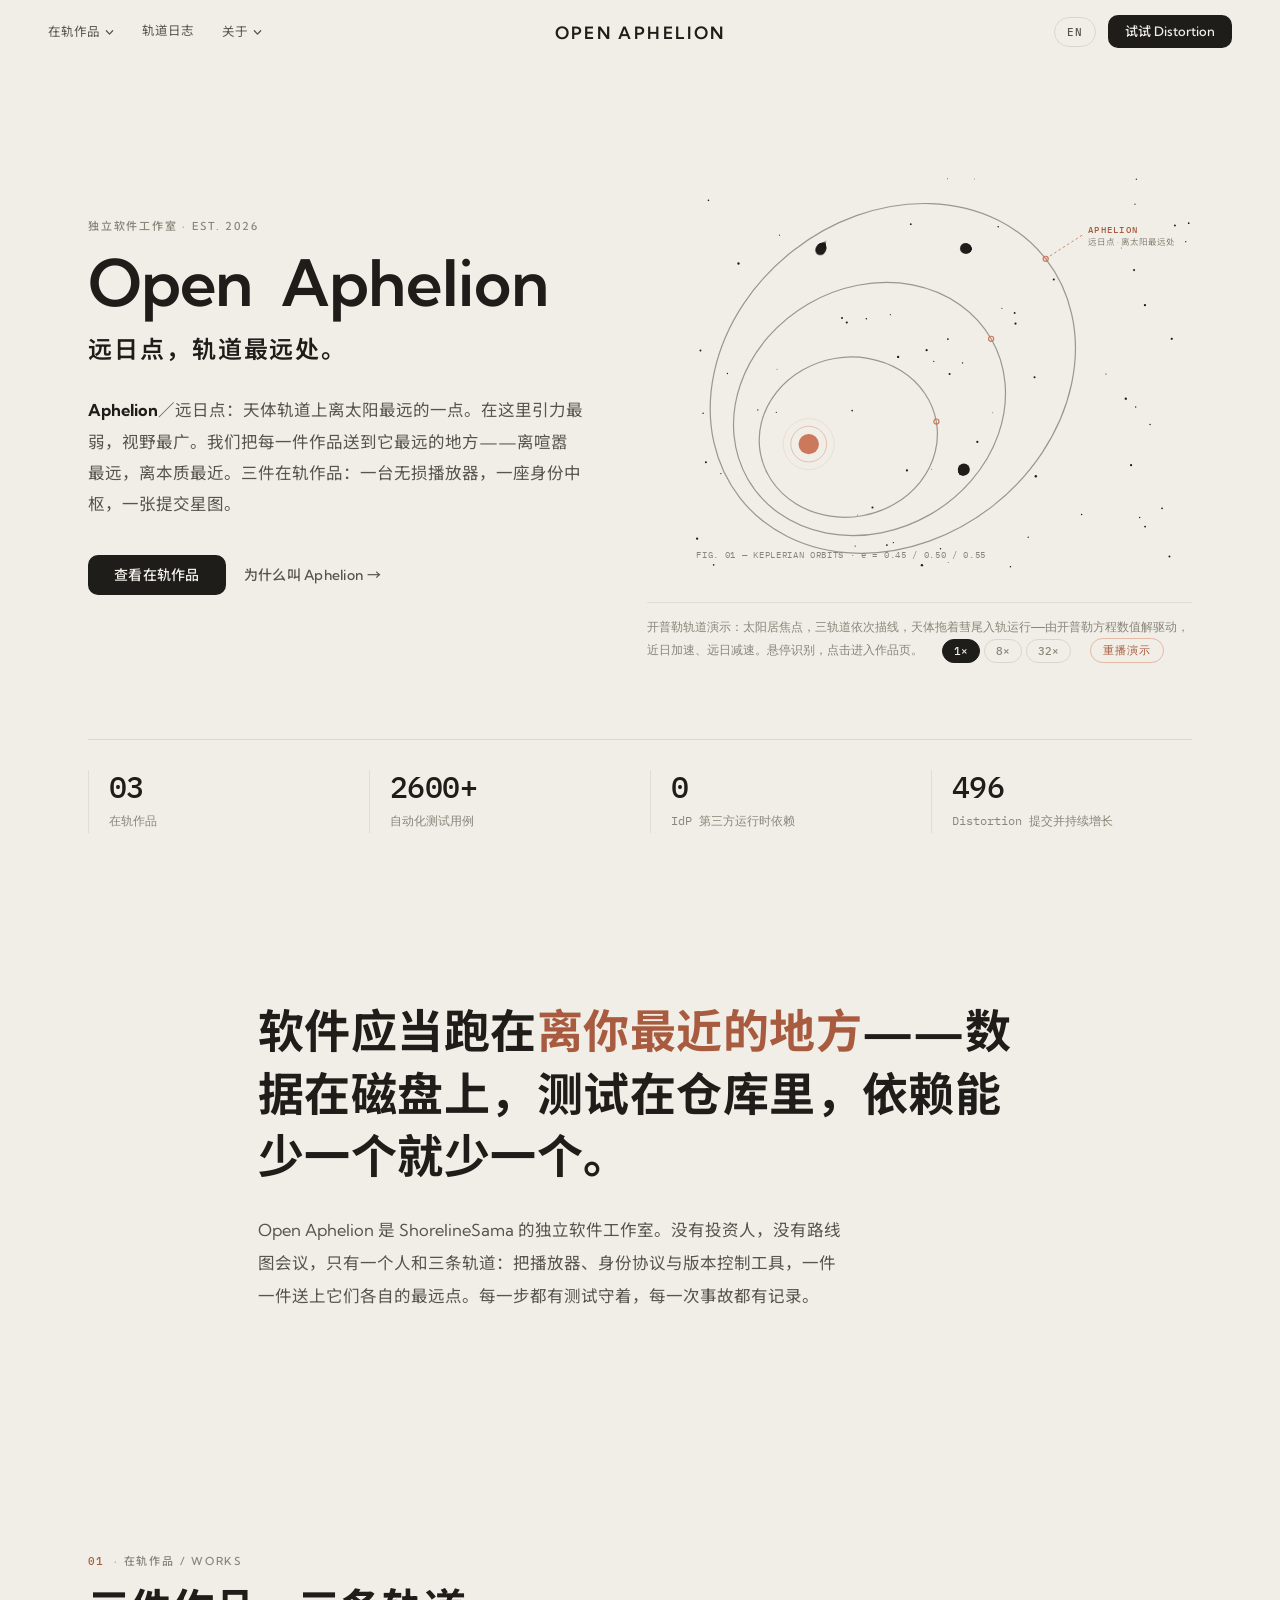
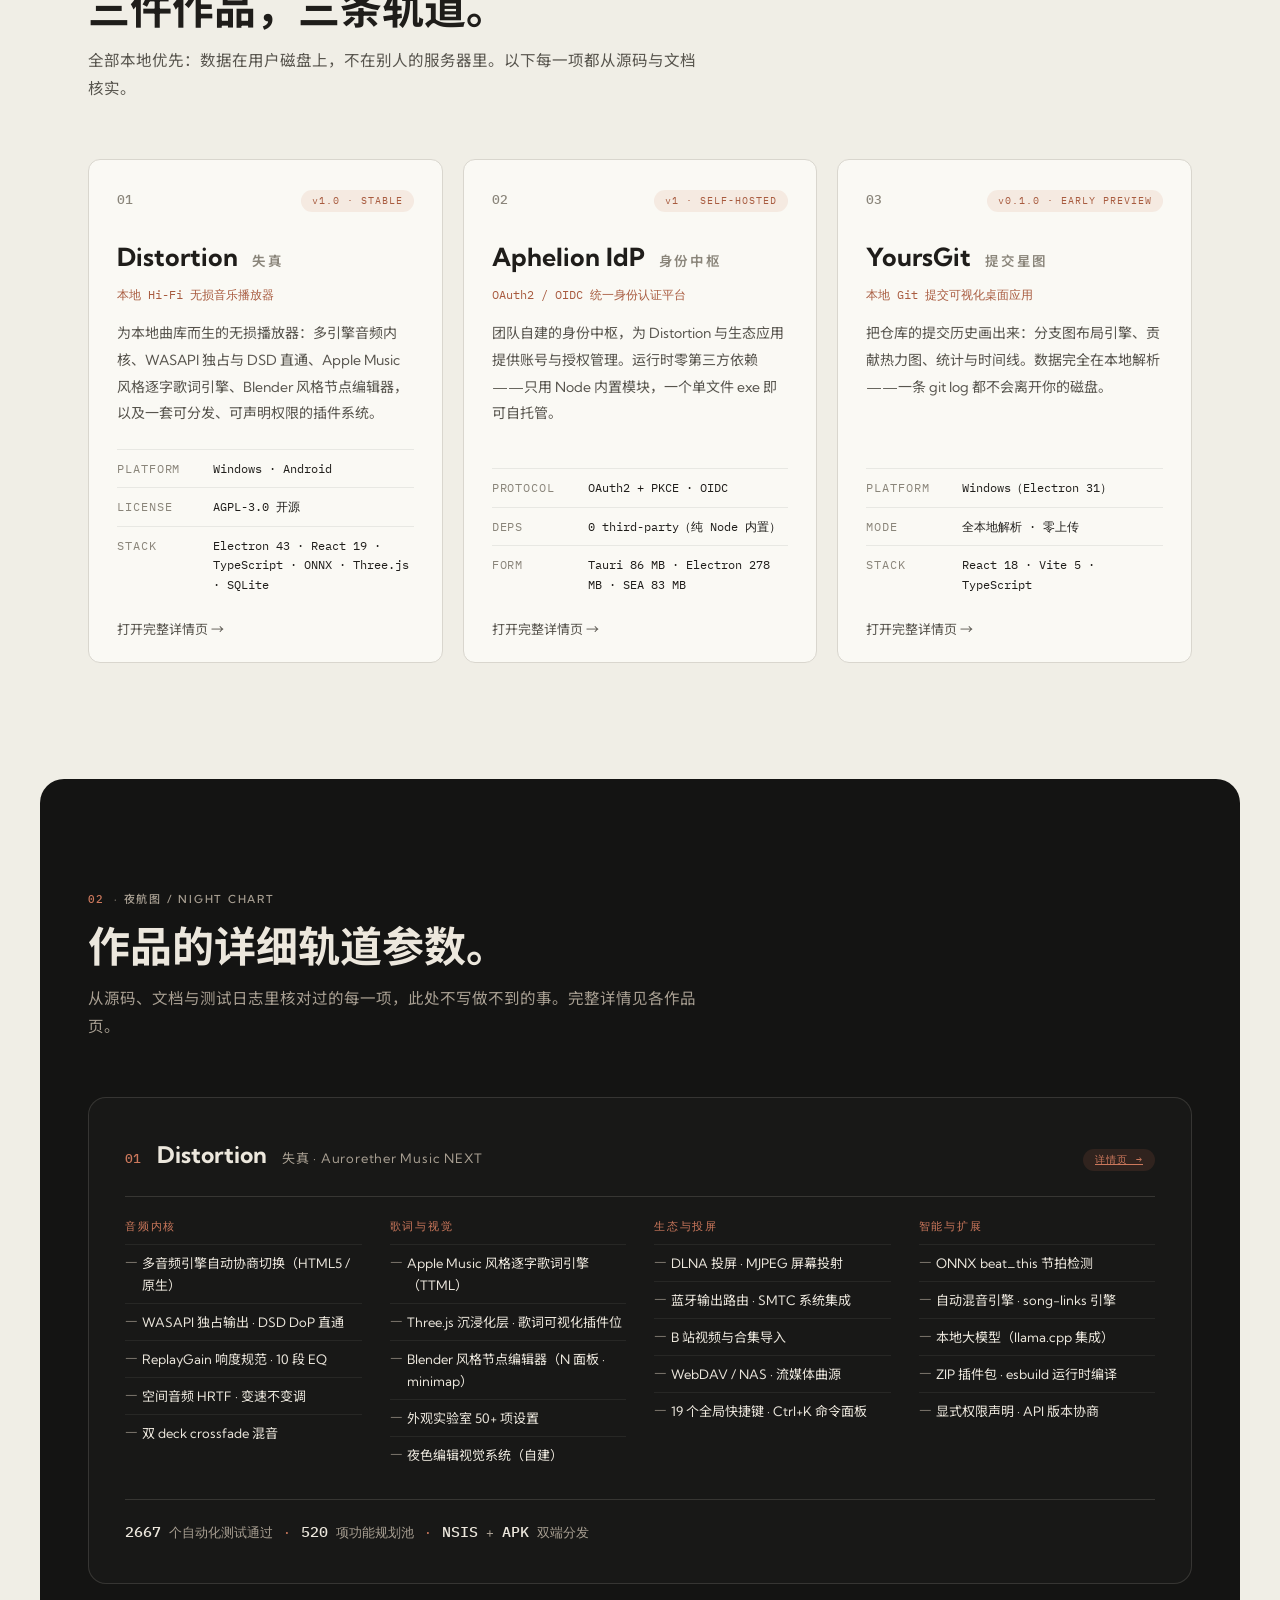
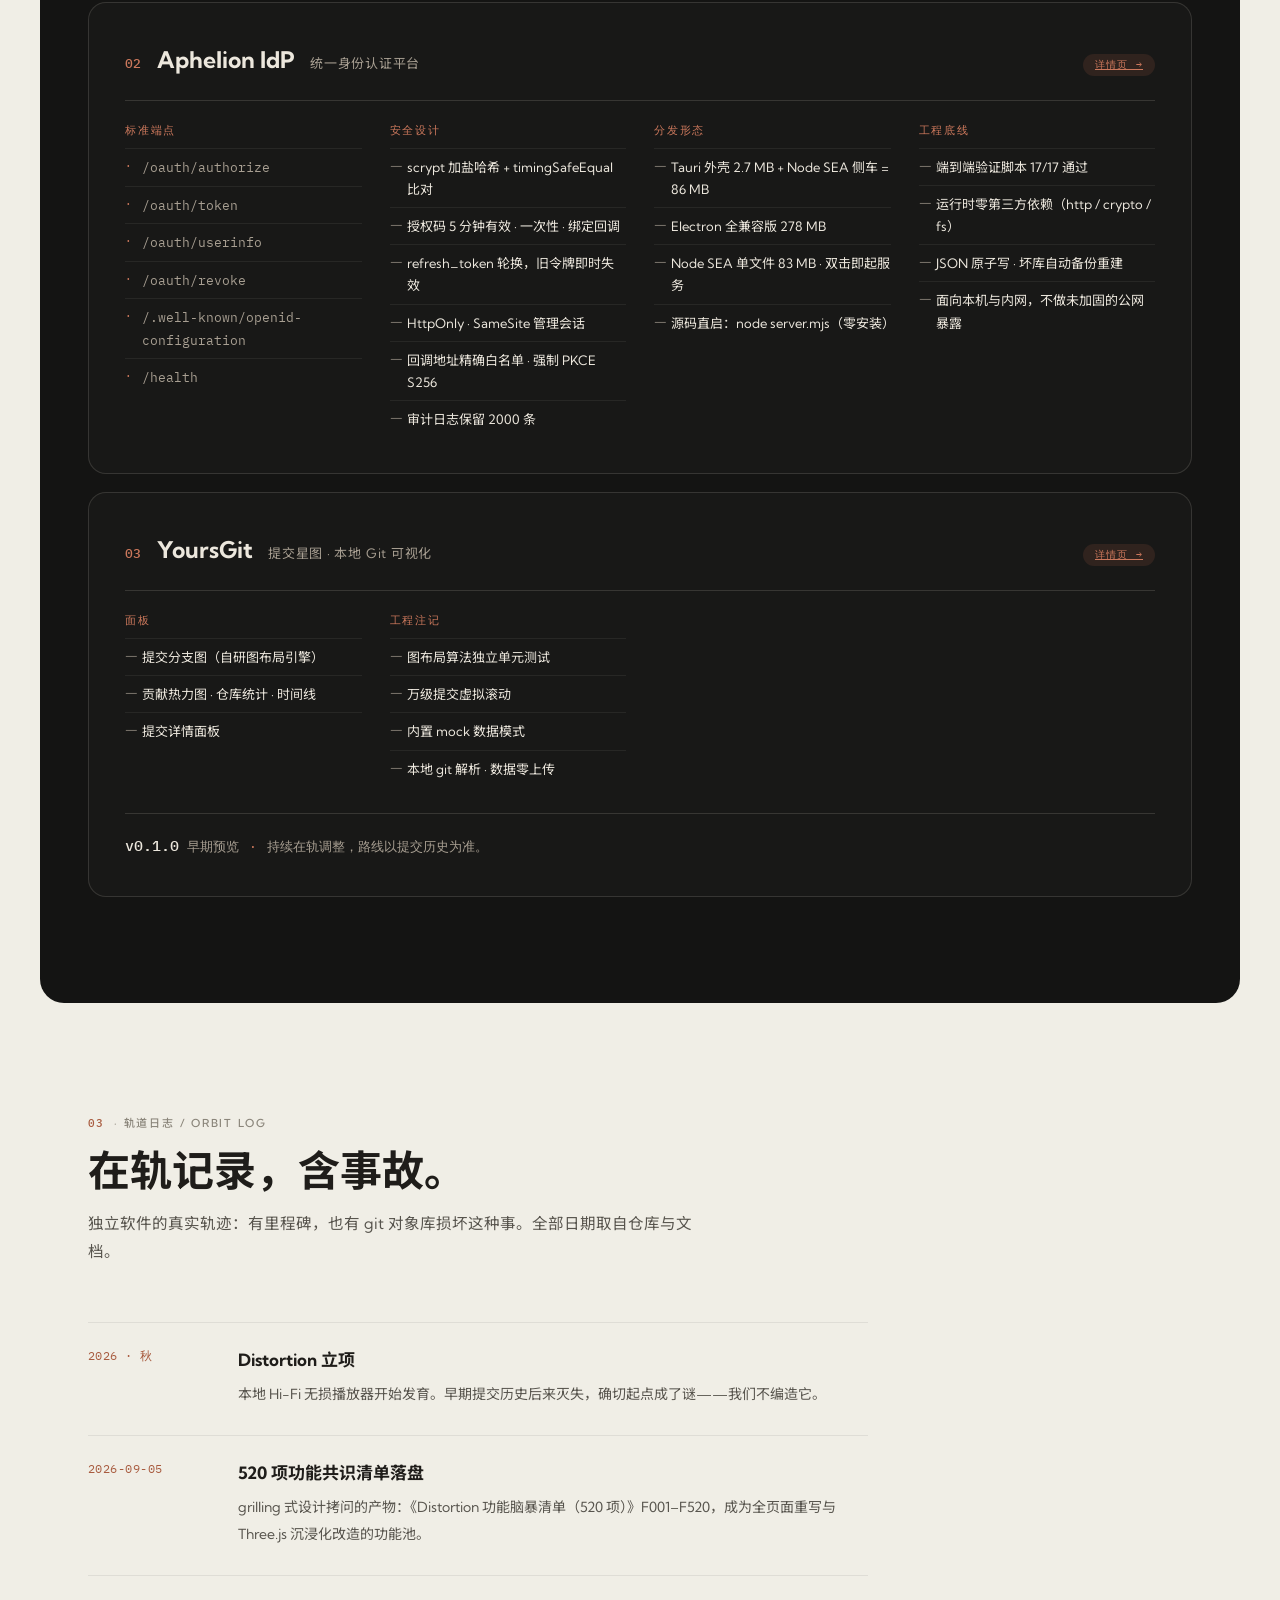
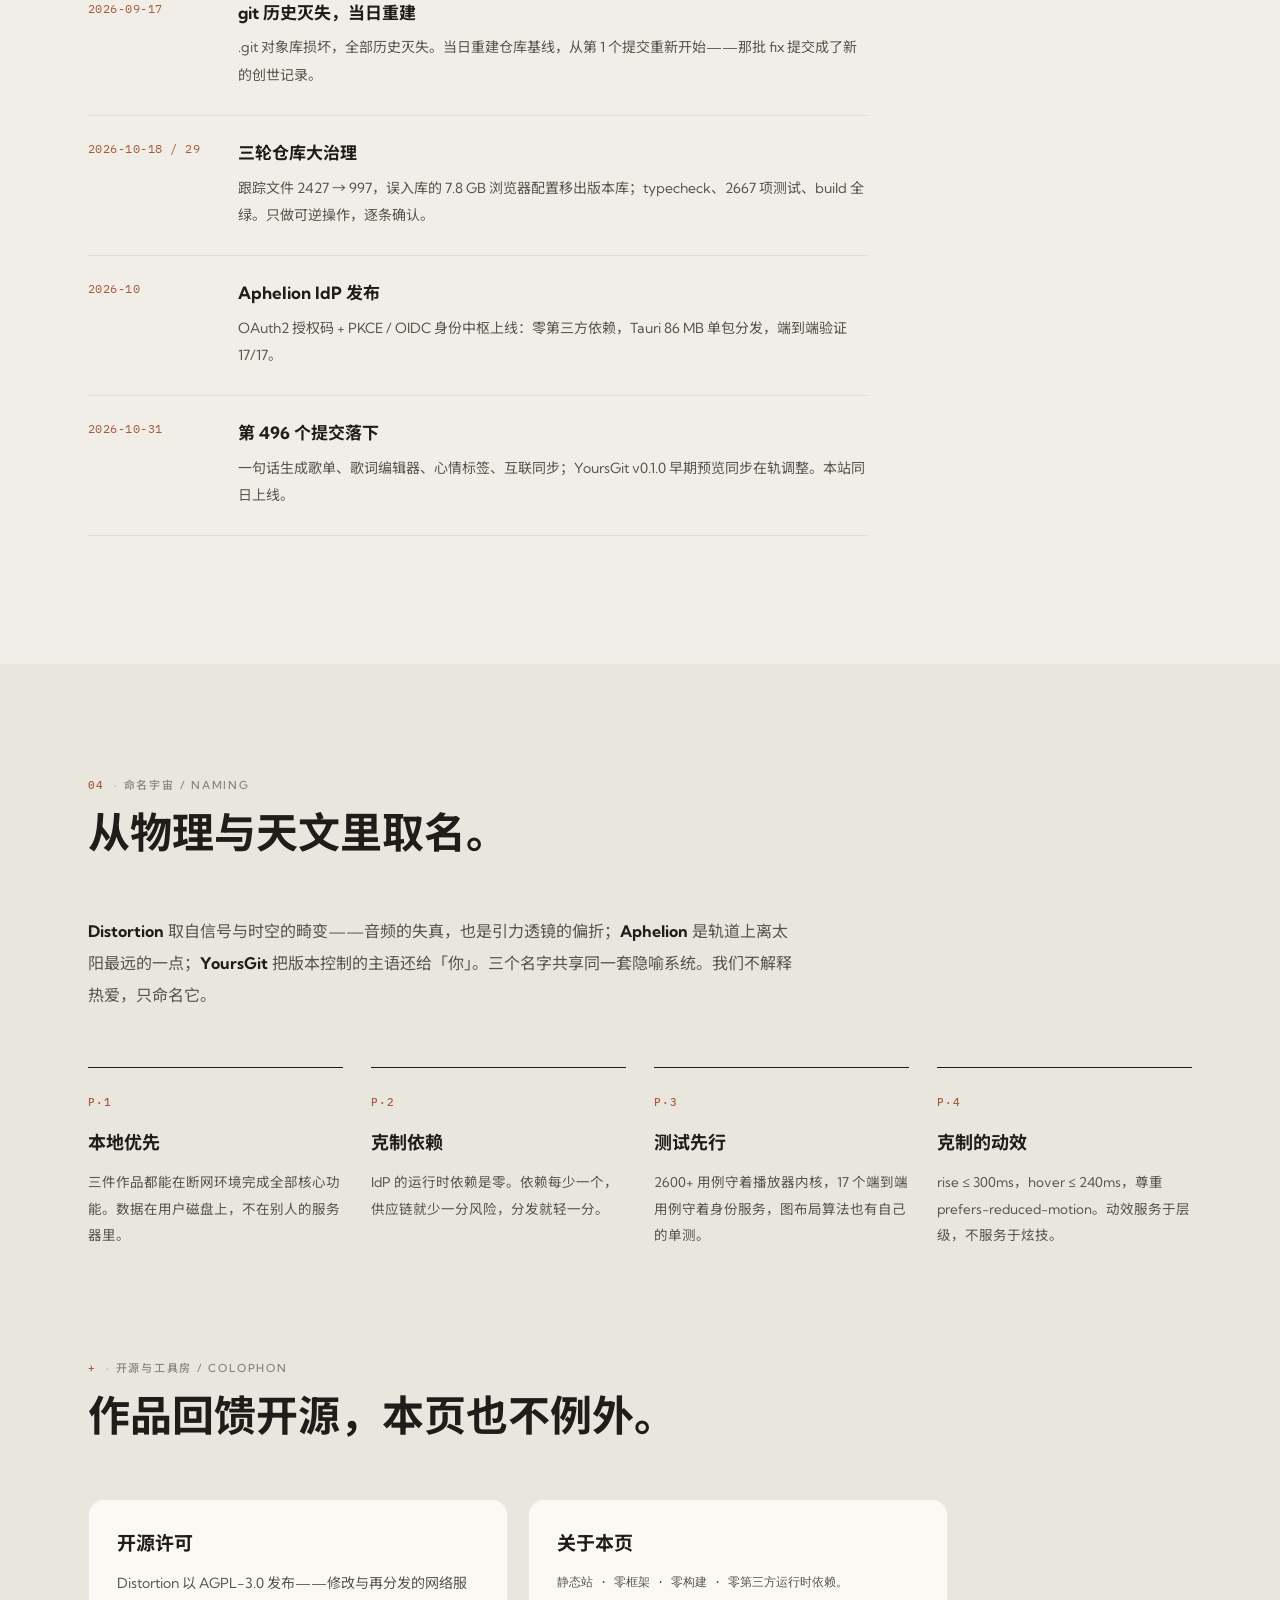
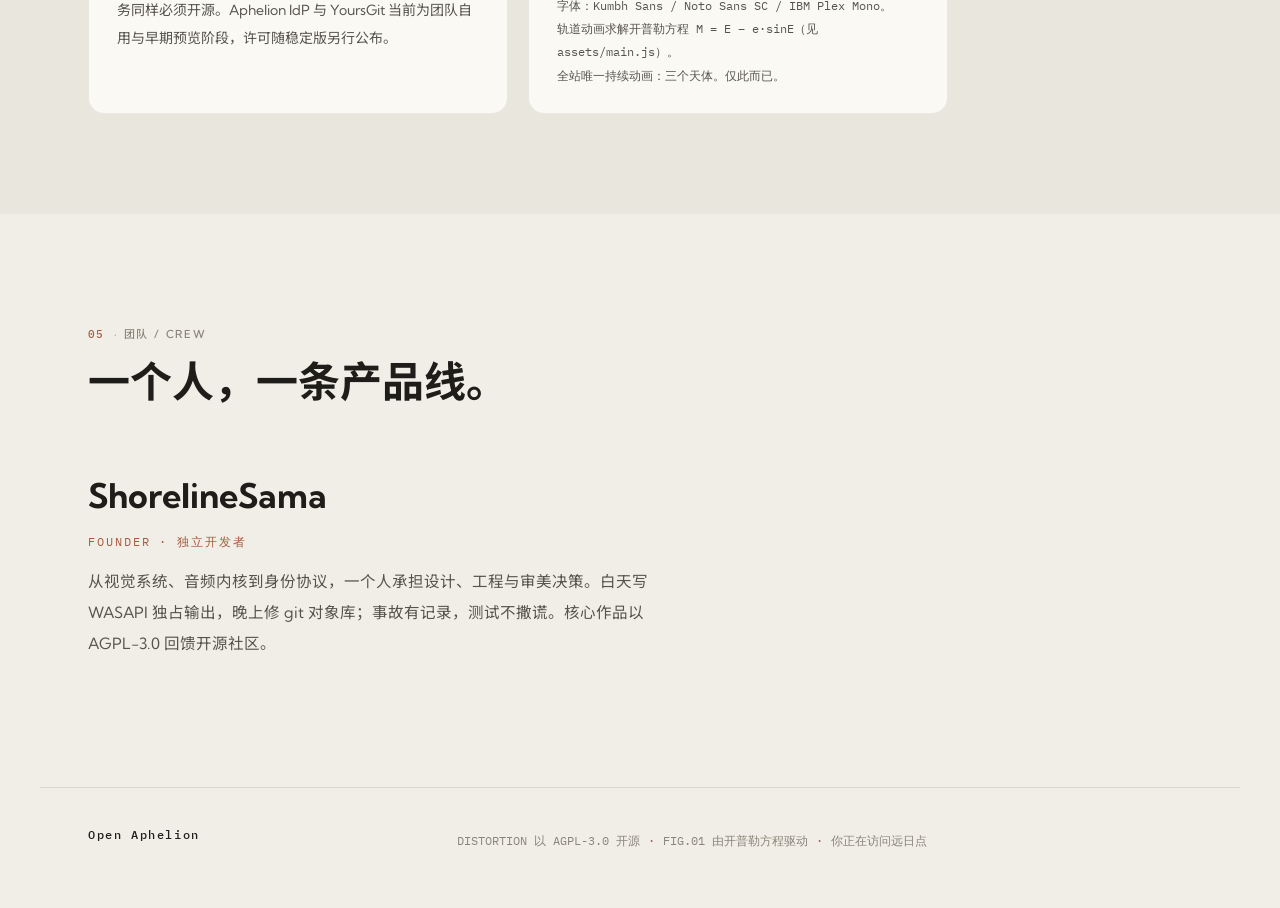
==== index.html @ 9a3bdd4e "Open Aphelion official website: 6-page bilingual site with Keplerian orbit demo - index + 3 work pag" ====
<!doctype html>
<html lang="zh-CN">
<head>
  <meta charset="utf-8">
  <meta name="viewport" content="width=device-width, initial-scale=1">
  <title data-zh="Open Aphelion — 远日点上的独立软件工作室" data-en="Open Aphelion — Independent Software Studio at the Aphelion">Open Aphelion — 远日点上的独立软件工作室</title>
  <meta name="description" content="Open Aphelion · ShorelineSama 的独立软件工作室。Distortion 本地 Hi-Fi 无损音乐播放器 / Aphelion IdP 统一身份认证 / YoursGit 提交可视化。">
  <link rel="icon" type="image/svg+xml" href="favicon.svg">
  <link rel="preconnect" href="https://fonts.googleapis.com">
  <link rel="preconnect" href="https://fonts.gstatic.com" crossorigin>
  <link href="https://fonts.googleapis.com/css2?family=Kumbh+Sans:wght@400;500;600;700&family=Noto+Sans+SC:wght@400;500;700&family=IBM+Plex+Mono:wght@400;500&display=swap" rel="stylesheet">
  <link rel="stylesheet" href="assets/style.css">
</head>
<body>

  <!-- ======================= 顶栏 ======================= -->
  <header class="topbar">
    <a class="brand" href="index.html" aria-label="Open Aphelion 首页">
      <span class="brand-name">Open Aphelion</span>
    </a>
    <nav class="topnav" aria-label="主导航">
      <div class="nav-item has-menu">
        <button class="nav-btn" type="button" aria-expanded="false" aria-haspopup="true"><span data-zh="在轨作品" data-en="Works">在轨作品</span><svg class="chev" viewBox="0 0 10 10" focusable="false"><path d="M1.5 3 L5 6.8 L8.5 3" fill="none" stroke="currentColor" stroke-width="1.4" stroke-linecap="round" stroke-linejoin="round"/></svg></button>
        <div class="menu" role="menu">
          <div class="menu-col">
            <p class="menu-title" data-zh="三件作品" data-en="Three works">三件作品</p>
            <a href="distortion.html" role="menuitem"><span data-zh="Distortion" data-en="Distortion">Distortion</span><span class="sub" data-zh="本地 Hi-Fi 无损播放器" data-en="Local Hi-Fi lossless player">本地 Hi-Fi 无损播放器</span></a>
            <a href="idp.html" role="menuitem"><span data-zh="Aphelion IdP" data-en="Aphelion IdP">Aphelion IdP</span><span class="sub" data-zh="统一身份认证 · 零依赖" data-en="Identity provider · zero deps">统一身份认证 · 零依赖</span></a>
            <a href="yoursgit.html" role="menuitem"><span data-zh="YoursGit" data-en="YoursGit">YoursGit</span><span class="sub" data-zh="本地 Git 提交可视化" data-en="Local Git visualization">本地 Git 提交可视化</span></a>
          </div>
          <div class="menu-col">
            <p class="menu-title" data-zh="速览" data-en="Overview">速览</p>
            <a href="index.html#works" role="menuitem" data-zh="作品总览" data-en="Works overview">作品总览</a>
            <a href="index.html#detail" role="menuitem" data-zh="夜航图" data-en="Night chart">夜航图</a>
            <a href="orbit-log.html" role="menuitem" data-zh="轨道日志" data-en="Orbit log">轨道日志</a>
          </div>
        </div>
      </div>
      <a href="orbit-log.html" data-zh="轨道日志" data-en="Orbit Log">轨道日志</a>
      <div class="nav-item has-menu">
        <button class="nav-btn" type="button" aria-expanded="false" aria-haspopup="true"><span data-zh="关于" data-en="About">关于</span><svg class="chev" viewBox="0 0 10 10" focusable="false"><path d="M1.5 3 L5 6.8 L8.5 3" fill="none" stroke="currentColor" stroke-width="1.4" stroke-linecap="round" stroke-linejoin="round"/></svg></button>
        <div class="menu" role="menu">
          <div class="menu-col">
            <p class="menu-title" data-zh="工作室" data-en="Studio">工作室</p>
            <a href="about.html#naming" role="menuitem" data-zh="命名宇宙" data-en="Naming">命名宇宙</a>
            <a href="about.html#principles" role="menuitem" data-zh="工程原则" data-en="Principles">工程原则</a>
            <a href="about.html#team-page" role="menuitem" data-zh="团队" data-en="Crew">团队</a>
            <a href="about.html#colophon" role="menuitem" data-zh="关于本页" data-en="About this page">关于本页</a>
          </div>
        </div>
      </div>
    </nav>
    </div>
    <div class="topbar-right">

      <button class="lang-btn" id="langBtn" type="button">EN</button>

      <a class="nav-cta" href="distortion.html" data-zh="试试 Distortion" data-en="Try Distortion">试试 Distortion</a>

    </div>

  </header>

  <main id="top">

    <!-- ======================= HERO ======================= -->
    <section class="hero">
      <div class="hero-grid">
        <div class="hero-copy">
          <p class="eyebrow reveal"><span data-zh="独立软件工作室 · EST. 2026" data-en="Independent software studio · Est. 2026">独立软件工作室 · EST. 2026</span></p>
          <h1 class="wordmark-hero reveal d1" aria-label="Open Aphelion">
            <span class="wm-open">Open</span>
            <span>Aphelion</span>
          </h1>
          <p class="hero-cn reveal d2" data-zh="远日点，轨道最远处。" data-en="The aphelion — the farthest point of an orbit.">远日点，轨道最远处。</p>
          <p class="lead reveal d2" data-zh-html="<strong>Aphelion</strong>／远日点：天体轨道上离太阳最远的一点。在这里引力最弱，视野最广。我们把每一件作品送到它最远的地方——离喧嚣最远，离本质最近。三件在轨作品：一台无损播放器，一座身份中枢，一张提交星图。" data-en-html="<strong>Aphelion</strong>: the point in an orbit farthest from the sun. Gravity is weakest here, and the view is widest. We send every work to its farthest point — farthest from the noise, closest to the essence. Three works in orbit: a lossless player, an identity hub, a commit chart."><strong>Aphelion</strong>／远日点：天体轨道上离太阳最远的一点。在这里引力最弱，视野最广。我们把每一件作品送到它最远的地方——离喧嚣最远，离本质最近。三件在轨作品：一台无损播放器，一座身份中枢，一张提交星图。</p>
          <div class="hero-cta reveal d3">
            <a class="btn-solid" href="#works" data-zh="查看在轨作品" data-en="View works in orbit">查看在轨作品</a>
            <a class="btn-ghost" href="about.html" data-zh="为什么叫 Aphelion →" data-en="Why Aphelion →">为什么叫 Aphelion →</a>
          </div>
        </div>

        <figure class="orbit-figure reveal d2">
          <svg id="orbitSvg" viewBox="-40 -12 640 512" role="img" aria-label="开普勒轨道图：太阳位于焦点，三个天体沿偏心椭圆运行">
            <!-- 焦点：太阳 -->
            <g class="sun">
              <circle cx="150" cy="330" r="30" class="sun-halo2"/>
              <circle cx="150" cy="330" r="21" class="sun-halo1"/>
              <circle cx="150" cy="330" r="12" class="sun-core"/>
            </g>

            <!-- 轨道 1 · Distortion -->
            <ellipse class="orbit o1" cx="196.5" cy="321.8" rx="105" ry="93.8" transform="rotate(-10 196.5 321.8)"/>
            <!-- 轨道 2 · Aphelion IdP -->
            <ellipse class="orbit o2" cx="221.4" cy="288.8" rx="165" ry="142.9" transform="rotate(-30 221.4 288.8)"/>
            <!-- 轨道 3 · YoursGit -->
            <ellipse class="orbit o3" cx="248.8" cy="252.8" rx="228" ry="190.4" transform="rotate(-38 248.8 252.8)"/>

            <!-- 远日点标记 -->
            <circle cx="300"   cy="303.5" r="3" class="ap-mark"/>
            <circle cx="364.3" cy="206.3" r="3" class="ap-mark"/>
            <circle cx="428.4" cy="112.3" r="3" class="ap-mark"/>
            <line x1="428.4" y1="112.3" x2="472" y2="84" class="ap-line"/>
            <text x="478" y="82" class="ap-label">APHELION</text>
            <text x="478" y="96" class="ap-sub" data-zh="远日点 · 离太阳最远处" data-en="Aphelion · farthest from the sun">远日点 · 离太阳最远处</text>

            <!-- 天体（JS 驱动，真实开普勒运动；初始位置=各自远日点，防闪位） -->
            <g id="body1" class="body" tabindex="0" role="button" aria-label="Distortion — 打开作品页" transform="translate(346.5 295.4)">
              <circle r="7" class="body-dot"/>
              <text class="body-label" dy="-18"><tspan x="0" class="lb-name">DISTORTION</tspan><tspan x="0" dy="13" class="lb-sub">v1.0 · 失真</tspan></text>
            </g>
            <g id="body2" class="body" tabindex="0" role="button" aria-label="Aphelion IdP — 打开作品页" transform="translate(435.7 165)">
              <circle r="6" class="body-dot"/>
              <text class="body-label" dy="-18"><tspan x="0" class="lb-name">APHELION IDP</tspan><tspan x="0" dy="13" class="lb-sub">v1 · 身份中枢</tspan></text>
            </g>
            <g id="body3" class="body" tabindex="0" role="button" aria-label="YoursGit — 打开作品页" transform="translate(428.5 112.4)">
              <circle r="5.5" class="body-dot"/>
              <text class="body-label" dy="-18"><tspan x="0" class="lb-name">YOURSGIT</tspan><tspan x="0" dy="13" class="lb-sub">v0.1.0 · 提交星图</tspan></text>
            </g>

            <!-- 图角注记 -->
            <text x="18" y="464" class="fig-corner">FIG. 01 — KEPLERIAN ORBITS · e = 0.45 / 0.50 / 0.55</text>
          </svg>
          <figcaption>
            <span data-zh="开普勒轨道演示：太阳居焦点，三轨道依次描线，天体拖着彗尾入轨运行——由开普勒方程数值解驱动，近日加速、远日减速。悬停识别，点击进入作品页。" data-en="Keplerian orbit demo: the sun sits at the focus, three orbits draw themselves in, bodies enter with comet tails — driven by a numerical solution of Kepler's equation. Hover to identify, click to open.">开普勒轨道演示：太阳居焦点，三轨道依次描线，天体拖着彗尾入轨运行——由开普勒方程数值解驱动，近日加速、远日减速。悬停识别，点击进入作品页。</span>
            <span class="speed-ctl" role="group" aria-label="时间流速">
              <button class="speed-btn" type="button" data-speed="1" aria-pressed="true">1×</button>
              <button class="speed-btn" type="button" data-speed="8" aria-pressed="false">8×</button>
              <button class="speed-btn" type="button" data-speed="32" aria-pressed="false">32×</button>
            </span>
            <button class="replay-btn" id="replayBtn" type="button" data-zh="重播演示" data-en="Replay">重播演示</button>
          </figcaption>
        </figure>
      </div>

      <ul class="hero-stats reveal">
        <li><b>03</b><span data-zh="在轨作品" data-en="Works in orbit">在轨作品</span></li>
        <li><b>2600+</b><span data-zh="自动化测试用例" data-en="Automated tests">自动化测试用例</span></li>
        <li><b>0</b><span data-zh="IdP 第三方运行时依赖" data-en="Third-party deps in IdP">IdP 第三方运行时依赖</span></li>
        <li><b>496</b><span data-zh="Distortion 提交并持续增长" data-en="Distortion commits and counting">Distortion 提交并持续增长</span></li>
      </ul>
    </section>

    <!-- ======================= 宣言 ======================= -->
    <section class="manifesto">
      <h2 class="reveal" data-zh-html="软件应当跑在<em>离你最近的地方</em>——数据在磁盘上，测试在仓库里，依赖能少一个就少一个。" data-en-html="Software should run <em>closest to you</em> — data on your disk, tests in the repo, one dependency less wherever possible.">软件应当跑在<em>离你最近的地方</em>——数据在磁盘上，测试在仓库里，依赖能少一个就少一个。</h2>
      <p class="reveal d1" data-zh="Open Aphelion 是 ShorelineSama 的独立软件工作室。没有投资人，没有路线图会议，只有一个人和三条轨道：把播放器、身份协议与版本控制工具，一件一件送上它们各自的最远点。每一步都有测试守着，每一次事故都有记录。" data-en="Open Aphelion is the independent software studio of ShorelineSama. No investors, no roadmap meetings — one person and three orbits: sending a player, an identity protocol and a version-control tool to their farthest points, one by one. Every step is guarded by tests, every incident is on record.">Open Aphelion 是 ShorelineSama 的独立软件工作室。没有投资人，没有路线图会议，只有一个人和三条轨道：把播放器、身份协议与版本控制工具，一件一件送上它们各自的最远点。每一步都有测试守着，每一次事故都有记录。</p>
    </section>

    <!-- ======================= 01 在轨作品 ======================= -->
    <section class="sec" id="works">
      <header class="sec-head reveal">
        <p class="eyebrow"><em>01</em>· <span data-zh="在轨作品 / WORKS" data-en="Works in orbit / WORKS">在轨作品 / WORKS</span></p>
        <h2 data-zh="三件作品，三条轨道。" data-en="Three works, three orbits.">三件作品，三条轨道。</h2>
        <p class="sec-sub" data-zh="全部本地优先：数据在用户磁盘上，不在别人的服务器里。以下每一项都从源码与文档核实。" data-en="Local-first, all of them: data lives on the user's disk, not on someone else's server. Every claim below is verified against source and docs.">全部本地优先：数据在用户磁盘上，不在别人的服务器里。以下每一项都从源码与文档核实。</p>
      </header>

      <div class="cards">

        <article class="card reveal" id="card-distortion">
          <div class="card-top">
            <span class="card-no">01</span>
            <span class="chip">v1.0 · STABLE</span>
          </div>
          <h3 class="card-title">Distortion <span class="card-cn" data-zh="失真" data-en="distortion">失真</span></h3>
          <p class="card-role" data-zh="本地 Hi-Fi 无损音乐播放器" data-en="Local Hi-Fi lossless music player">本地 Hi-Fi 无损音乐播放器</p>
          <p class="card-desc" data-zh="为本地曲库而生的无损播放器：多引擎音频内核、WASAPI 独占与 DSD 直通、Apple Music 风格逐字歌词引擎、Blender 风格节点编辑器，以及一套可分发、可声明权限的插件系统。" data-en="A lossless player built for local libraries: a multi-engine audio kernel, WASAPI exclusive and DSD passthrough, an Apple-Music-style word-synced lyrics engine, a Blender-style node editor, and a distributable permission-declaring plugin system.">为本地曲库而生的无损播放器：多引擎音频内核、WASAPI 独占与 DSD 直通、Apple Music 风格逐字歌词引擎、Blender 风格节点编辑器，以及一套可分发、可声明权限的插件系统。</p>
          <dl class="card-meta">
            <div><dt>PLATFORM</dt><dd>Windows · Android</dd></div>
            <div><dt>LICENSE</dt><dd data-zh="AGPL-3.0 开源" data-en="AGPL-3.0 open source">AGPL-3.0 开源</dd></div>
            <div><dt>STACK</dt><dd>Electron 43 · React 19 · TypeScript · ONNX · Three.js · SQLite</dd></div>
          </dl>
          <a class="card-link" href="distortion.html" data-zh="打开完整详情页 →" data-en="Open full page →">打开完整详情页 →</a>
        </article>

        <article class="card reveal d1" id="card-idp">
          <div class="card-top">
            <span class="card-no">02</span>
            <span class="chip">v1 · SELF-HOSTED</span>
          </div>
          <h3 class="card-title">Aphelion IdP <span class="card-cn" data-zh="身份中枢" data-en="identity hub">身份中枢</span></h3>
          <p class="card-role" data-zh="OAuth2 / OIDC 统一身份认证平台" data-en="OAuth2 / OIDC identity provider">OAuth2 / OIDC 统一身份认证平台</p>
          <p class="card-desc" data-zh="团队自建的身份中枢，为 Distortion 与生态应用提供账号与授权管理。运行时零第三方依赖——只用 Node 内置模块，一个单文件 exe 即可自托管。" data-en="A self-built identity hub managing accounts and authorizations for Distortion and ecosystem apps. Zero third-party runtime dependencies — Node built-ins only; a single-file exe is all it takes to self-host.">团队自建的身份中枢，为 Distortion 与生态应用提供账号与授权管理。运行时零第三方依赖——只用 Node 内置模块，一个单文件 exe 即可自托管。</p>
          <dl class="card-meta">
            <div><dt>PROTOCOL</dt><dd>OAuth2 + PKCE · OIDC</dd></div>
            <div><dt>DEPS</dt><dd data-zh="0 third-party（纯 Node 内置）" data-en="0 third-party (Node built-ins only)">0 third-party（纯 Node 内置）</dd></div>
            <div><dt>FORM</dt><dd>Tauri 86 MB · Electron 278 MB · SEA 83 MB</dd></div>
          </dl>
          <a class="card-link" href="idp.html" data-zh="打开完整详情页 →" data-en="Open full page →">打开完整详情页 →</a>
        </article>

        <article class="card reveal d2" id="card-yoursgit">
          <div class="card-top">
            <span class="card-no">03</span>
            <span class="chip">v0.1.0 · EARLY PREVIEW</span>
          </div>
          <h3 class="card-title">YoursGit <span class="card-cn" data-zh="提交星图" data-en="commit chart">提交星图</span></h3>
          <p class="card-role" data-zh="本地 Git 提交可视化桌面应用" data-en="Local Git commit visualization">本地 Git 提交可视化桌面应用</p>
          <p class="card-desc" data-zh="把仓库的提交历史画出来：分支图布局引擎、贡献热力图、统计与时间线。数据完全在本地解析——一条 git log 都不会离开你的磁盘。" data-en="Draw your repository's history: a branch-graph layout engine, contribution heatmap, stats and timeline. Everything is parsed locally — not a single git log leaves your disk.">把仓库的提交历史画出来：分支图布局引擎、贡献热力图、统计与时间线。数据完全在本地解析——一条 git log 都不会离开你的磁盘。</p>
          <dl class="card-meta">
            <div><dt>PLATFORM</dt><dd>Windows（Electron 31）</dd></div>
            <div><dt>MODE</dt><dd data-zh="全本地解析 · 零上传" data-en="Fully local · zero upload">全本地解析 · 零上传</dd></div>
            <div><dt>STACK</dt><dd>React 18 · Vite 5 · TypeScript</dd></div>
          </dl>
          <a class="card-link" href="yoursgit.html" data-zh="打开完整详情页 →" data-en="Open full page →">打开完整详情页 →</a>
        </article>

      </div>
    </section>

    <!-- ======================= 02 夜航图（深色反转段） ======================= -->
    <section class="sec night" id="detail">
      <header class="sec-head reveal">
        <p class="eyebrow"><em>02</em>· <span data-zh="夜航图 / NIGHT CHART" data-en="Night chart / NIGHT CHART">夜航图 / NIGHT CHART</span></p>
        <h2 data-zh="作品的详细轨道参数。" data-en="Detailed orbital parameters.">作品的详细轨道参数。</h2>
        <p class="sec-sub" data-zh="从源码、文档与测试日志里核对过的每一项，此处不写做不到的事。完整详情见各作品页。" data-en="Every item verified against source, docs and test logs — nothing promised that isn't built. Full pages per work.">从源码、文档与测试日志里核对过的每一项，此处不写做不到的事。完整详情见各作品页。</p>
      </header>

      <!-- Distortion -->
      <article class="panel reveal" id="detail-distortion">
        <div class="panel-head">
          <span class="panel-no">01</span>
          <h3>Distortion <span data-zh="失真 · Aurorether Music NEXT" data-en="distortion · Aurorether Music NEXT">失真 · Aurorether Music NEXT</span></h3>
          <a class="panel-flag" href="distortion.html" data-zh="详情页 →" data-en="Full page →">详情页 →</a>
        </div>
        <div class="panel-grid">
          <div class="pgroup">
            <h4 data-zh="音频内核" data-en="Audio kernel">音频内核</h4>
            <ul>
              <li data-zh="多音频引擎自动协商切换（HTML5 / 原生）" data-en="Multi-engine audio with auto negotiation (HTML5 / native)">多音频引擎自动协商切换（HTML5 / 原生）</li>
              <li data-zh="WASAPI 独占输出 · DSD DoP 直通" data-en="WASAPI exclusive output · DSD DoP passthrough">WASAPI 独占输出 · DSD DoP 直通</li>
              <li data-zh="ReplayGain 响度规范 · 10 段 EQ" data-en="ReplayGain loudness · 10-band EQ">ReplayGain 响度规范 · 10 段 EQ</li>
              <li data-zh="空间音频 HRTF · 变速不变调" data-en="Spatial audio HRTF · pitch-locked tempo">空间音频 HRTF · 变速不变调</li>
              <li data-zh="双 deck crossfade 混音" data-en="Dual-deck crossfade mixing">双 deck crossfade 混音</li>
            </ul>
          </div>
          <div class="pgroup">
            <h4 data-zh="歌词与视觉" data-en="Lyrics & visuals">歌词与视觉</h4>
            <ul>
              <li data-zh="Apple Music 风格逐字歌词引擎（TTML）" data-en="Apple-Music-style word-synced lyrics (TTML)">Apple Music 风格逐字歌词引擎（TTML）</li>
              <li data-zh="Three.js 沉浸化层 · 歌词可视化插件位" data-en="Three.js immersion layer · lyrics visualizer slots">Three.js 沉浸化层 · 歌词可视化插件位</li>
              <li data-zh="Blender 风格节点编辑器（N 面板 · minimap）" data-en="Blender-style node editor (N-panel · minimap)">Blender 风格节点编辑器（N 面板 · minimap）</li>
              <li data-zh="外观实验室 50+ 项设置" data-en="Appearance lab with 50+ settings">外观实验室 50+ 项设置</li>
              <li data-zh="夜色编辑视觉系统（自建）" data-en="Editorial Nocturne visual system (in-house)">夜色编辑视觉系统（自建）</li>
            </ul>
          </div>
          <div class="pgroup">
            <h4 data-zh="生态与投屏" data-en="Ecosystem & casting">生态与投屏</h4>
            <ul>
              <li data-zh="DLNA 投屏 · MJPEG 屏幕投射" data-en="DLNA casting · MJPEG screen projection">DLNA 投屏 · MJPEG 屏幕投射</li>
              <li data-zh="蓝牙输出路由 · SMTC 系统集成" data-en="Bluetooth routing · SMTC integration">蓝牙输出路由 · SMTC 系统集成</li>
              <li data-zh="B 站视频与合集导入" data-en="Bilibili video & collection import">B 站视频与合集导入</li>
              <li data-zh="WebDAV / NAS · 流媒体曲源" data-en="WebDAV / NAS · streaming sources">WebDAV / NAS · 流媒体曲源</li>
              <li data-zh="19 个全局快捷键 · Ctrl+K 命令面板" data-en="19 global shortcuts · Ctrl+K command palette">19 个全局快捷键 · Ctrl+K 命令面板</li>
            </ul>
          </div>
          <div class="pgroup">
            <h4 data-zh="智能与扩展" data-en="Intelligence & extensions">智能与扩展</h4>
            <ul>
              <li data-zh="ONNX beat_this 节拍检测" data-en="ONNX beat_this beat detection">ONNX beat_this 节拍检测</li>
              <li data-zh="自动混音引擎 · song-links 引擎" data-en="Auto-mix engine · song-links engine">自动混音引擎 · song-links 引擎</li>
              <li data-zh="本地大模型（llama.cpp 集成）" data-en="On-device LLM (llama.cpp)">本地大模型（llama.cpp 集成）</li>
              <li data-zh="ZIP 插件包 · esbuild 运行时编译" data-en="ZIP plugin packs · esbuild runtime compile">ZIP 插件包 · esbuild 运行时编译</li>
              <li data-zh="显式权限声明 · API 版本协商" data-en="Explicit permissions · API version negotiation">显式权限声明 · API 版本协商</li>
            </ul>
          </div>
        </div>
        <p class="panel-nums"><b>2667</b> <span data-zh="个自动化测试通过" data-en="automated tests passing">个自动化测试通过</span><i>·</i><b>520</b> <span data-zh="项功能规划池" data-en="item feature pool">项功能规划池</span><i>·</i><b>NSIS</b> + <b>APK</b> <span data-zh="双端分发" data-en="dual-platform distribution">双端分发</span></p>
      </article>

      <!-- Aphelion IdP -->
      <article class="panel reveal" id="detail-idp">
        <div class="panel-head">
          <span class="panel-no">02</span>
          <h3>Aphelion IdP <span data-zh="统一身份认证平台" data-en="Unified identity provider">统一身份认证平台</span></h3>
          <a class="panel-flag" href="idp.html" data-zh="详情页 →" data-en="Full page →">详情页 →</a>
        </div>
        <div class="panel-grid two">
          <div class="pgroup">
            <h4 data-zh="标准端点" data-en="Standard endpoints">标准端点</h4>
            <ul class="mono-list">
              <li>/oauth/authorize</li>
              <li>/oauth/token</li>
              <li>/oauth/userinfo</li>
              <li>/oauth/revoke</li>
              <li>/.well-known/openid-configuration</li>
              <li>/health</li>
            </ul>
          </div>
          <div class="pgroup">
            <h4 data-zh="安全设计" data-en="Security design">安全设计</h4>
            <ul>
              <li data-zh="scrypt 加盐哈希 + timingSafeEqual 比对" data-en="scrypt salted hashing + timingSafeEqual">scrypt 加盐哈希 + timingSafeEqual 比对</li>
              <li data-zh="授权码 5 分钟有效 · 一次性 · 绑定回调" data-en="Codes valid 5 min · single-use · bound to redirect">授权码 5 分钟有效 · 一次性 · 绑定回调</li>
              <li data-zh="refresh_token 轮换，旧令牌即时失效" data-en="refresh_token rotation, instant revocation">refresh_token 轮换，旧令牌即时失效</li>
              <li data-zh="HttpOnly · SameSite 管理会话" data-en="HttpOnly · SameSite admin sessions">HttpOnly · SameSite 管理会话</li>
              <li data-zh="回调地址精确白名单 · 强制 PKCE S256" data-en="Exact redirect whitelist · PKCE S256 enforced">回调地址精确白名单 · 强制 PKCE S256</li>
              <li data-zh="审计日志保留 2000 条" data-en="Audit log keeps last 2000 entries">审计日志保留 2000 条</li>
            </ul>
          </div>
          <div class="pgroup">
            <h4 data-zh="分发形态" data-en="Distribution">分发形态</h4>
            <ul>
              <li data-zh="Tauri 外壳 2.7 MB + Node SEA 侧车 = 86 MB" data-en="Tauri shell 2.7 MB + Node SEA sidecar = 86 MB">Tauri 外壳 2.7 MB + Node SEA 侧车 = 86 MB</li>
              <li data-zh="Electron 全兼容版 278 MB" data-en="Electron compatibility build 278 MB">Electron 全兼容版 278 MB</li>
              <li data-zh="Node SEA 单文件 83 MB · 双击即起服务" data-en="Node SEA single file 83 MB · double-click to serve">Node SEA 单文件 83 MB · 双击即起服务</li>
              <li data-zh="源码直启：node server.mjs（零安装）" data-en="Run from source: node server.mjs (zero install)">源码直启：node server.mjs（零安装）</li>
            </ul>
          </div>
          <div class="pgroup">
            <h4 data-zh="工程底线" data-en="Engineering floor">工程底线</h4>
            <ul>
              <li data-zh="端到端验证脚本 17/17 通过" data-en="End-to-end verification 17/17 passing">端到端验证脚本 17/17 通过</li>
              <li data-zh="运行时零第三方依赖（http / crypto / fs）" data-en="Zero third-party runtime (http / crypto / fs)">运行时零第三方依赖（http / crypto / fs）</li>
              <li data-zh="JSON 原子写 · 坏库自动备份重建" data-en="Atomic JSON writes · auto backup on corruption">JSON 原子写 · 坏库自动备份重建</li>
              <li data-zh="面向本机与内网，不做未加固的公网暴露" data-en="For localhost & LAN — no unhardened public exposure">面向本机与内网，不做未加固的公网暴露</li>
            </ul>
          </div>
        </div>
      </article>

      <!-- YoursGit -->
      <article class="panel reveal" id="detail-yoursgit">
        <div class="panel-head">
          <span class="panel-no">03</span>
          <h3>YoursGit <span data-zh="提交星图 · 本地 Git 可视化" data-en="Commit chart · local Git visualization">提交星图 · 本地 Git 可视化</span></h3>
          <a class="panel-flag" href="yoursgit.html" data-zh="详情页 →" data-en="Full page →">详情页 →</a>
        </div>
        <div class="panel-grid two">
          <div class="pgroup">
            <h4 data-zh="面板" data-en="Panels">面板</h4>
            <ul>
              <li data-zh="提交分支图（自研图布局引擎）" data-en="Commit branch graph (in-house layout engine)">提交分支图（自研图布局引擎）</li>
              <li data-zh="贡献热力图 · 仓库统计 · 时间线" data-en="Contribution heatmap · repo stats · timeline">贡献热力图 · 仓库统计 · 时间线</li>
              <li data-zh="提交详情面板" data-en="Commit detail panel">提交详情面板</li>
            </ul>
          </div>
          <div class="pgroup">
            <h4 data-zh="工程注记" data-en="Engineering notes">工程注记</h4>
            <ul>
              <li data-zh="图布局算法独立单元测试" data-en="Dedicated unit tests for graph layout">图布局算法独立单元测试</li>
              <li data-zh="万级提交虚拟滚动" data-en="Virtual scrolling for 10k+ commits">万级提交虚拟滚动</li>
              <li data-zh="内置 mock 数据模式" data-en="Built-in mock data mode">内置 mock 数据模式</li>
              <li data-zh="本地 git 解析 · 数据零上传" data-en="Local git parsing · zero upload">本地 git 解析 · 数据零上传</li>
            </ul>
          </div>
        </div>
        <p class="panel-nums"><b>v0.1.0</b> <span data-zh="早期预览" data-en="early preview">早期预览</span><i>·</i><span data-zh="持续在轨调整，路线以提交历史为准。" data-en="Continuously adjusted in orbit; the roadmap is the commit history.">持续在轨调整，路线以提交历史为准。</span></p>
      </article>
    </section>

    <!-- ======================= 03 轨道日志 ======================= -->
    <section class="sec" id="log">
      <header class="sec-head reveal">
        <p class="eyebrow"><em>03</em>· <span data-zh="轨道日志 / ORBIT LOG" data-en="Orbit log / ORBIT LOG">轨道日志 / ORBIT LOG</span></p>
        <h2 data-zh="在轨记录，含事故。" data-en="Orbit records, incidents included.">在轨记录，含事故。</h2>
        <p class="sec-sub" data-zh="独立软件的真实轨迹：有里程碑，也有 git 对象库损坏这种事。全部日期取自仓库与文档。" data-en="The honest trajectory of indie software: milestones, and corrupted git object stores too. All dates from repos and docs.">独立软件的真实轨迹：有里程碑，也有 git 对象库损坏这种事。全部日期取自仓库与文档。</p>
      </header>
      <ol class="log">
        <li class="reveal">
          <span class="log-time">2026 · <span data-zh="秋" data-en="Autumn">秋</span></span>
          <div class="log-body">
            <b data-zh="Distortion 立项" data-en="Distortion begins">Distortion 立项</b>
            <p data-zh="本地 Hi-Fi 无损播放器开始发育。早期提交历史后来灭失，确切起点成了谜——我们不编造它。" data-en="The local Hi-Fi lossless player starts growing. Its early commit history was later lost — the exact beginning is a mystery, and we won't invent one.">本地 Hi-Fi 无损播放器开始发育。早期提交历史后来灭失，确切起点成了谜——我们不编造它。</p>
          </div>
        </li>
        <li class="reveal">
          <span class="log-time">2026-09-05</span>
          <div class="log-body">
            <b data-zh="520 项功能共识清单落盘" data-en="A 520-item feature list lands">520 项功能共识清单落盘</b>
            <p data-zh="grilling 式设计拷问的产物：《Distortion 功能脑暴清单（520 项）》F001–F520，成为全页面重写与 Three.js 沉浸化改造的功能池。" data-en="Product of grilling-style design interrogation: the 520-item Distortion feature brainstorm (F001–F520), now the feature pool for the full rewrite and Three.js immersion.">grilling 式设计拷问的产物：《Distortion 功能脑暴清单（520 项）》F001–F520，成为全页面重写与 Three.js 沉浸化改造的功能池。</p>
          </div>
        </li>
        <li class="reveal">
          <span class="log-time">2026-09-17</span>
          <div class="log-body">
            <b data-zh="git 历史灭失，当日重建" data-en="Git history lost, rebuilt same day">git 历史灭失，当日重建</b>
            <p data-zh=".git 对象库损坏，全部历史灭失。当日重建仓库基线，从第 1 个提交重新开始——那批 fix 提交成了新的创世记录。" data-en="The .git object store corrupted and all history was lost. The repo baseline was rebuilt the same day, starting again from commit #1 — those fixes became the new genesis record.">.git 对象库损坏，全部历史灭失。当日重建仓库基线，从第 1 个提交重新开始——那批 fix 提交成了新的创世记录。</p>
          </div>
        </li>
        <li class="reveal">
          <span class="log-time">2026-10-18 / 29</span>
          <div class="log-body">
            <b data-zh="三轮仓库大治理" data-en="Three rounds of repo hygiene">三轮仓库大治理</b>
            <p data-zh="跟踪文件 2427 → 997，误入库的 7.8 GB 浏览器配置移出版本库；typecheck、2667 项测试、build 全绿。只做可逆操作，逐条确认。" data-en="Tracked files 2427 → 997; 7.8 GB of mistakenly committed browser profiles moved out. Typecheck, 2667 tests and build all green. Reversible operations only, confirmed item by item.">跟踪文件 2427 → 997，误入库的 7.8 GB 浏览器配置移出版本库；typecheck、2667 项测试、build 全绿。只做可逆操作，逐条确认。</p>
          </div>
        </li>
        <li class="reveal">
          <span class="log-time">2026-10</span>
          <div class="log-body">
            <b data-zh="Aphelion IdP 发布" data-en="Aphelion IdP ships">Aphelion IdP 发布</b>
            <p data-zh="OAuth2 授权码 + PKCE / OIDC 身份中枢上线：零第三方依赖，Tauri 86 MB 单包分发，端到端验证 17/17。" data-en="The OAuth2 authorization-code + PKCE / OIDC identity hub goes live: zero third-party dependencies, 86 MB Tauri single package, end-to-end verification 17/17.">OAuth2 授权码 + PKCE / OIDC 身份中枢上线：零第三方依赖，Tauri 86 MB 单包分发，端到端验证 17/17。</p>
          </div>
        </li>
        <li class="reveal">
          <span class="log-time">2026-10-31</span>
          <div class="log-body">
            <b data-zh="第 496 个提交落下" data-en="Commit #496 lands">第 496 个提交落下</b>
            <p data-zh="一句话生成歌单、歌词编辑器、心情标签、互联同步；YoursGit v0.1.0 早期预览同步在轨调整。本站同日上线。" data-en="Playlist-from-a-sentence, lyrics editor, mood tags, sync components; YoursGit v0.1.0 early preview adjusting in orbit. This site launched the same day.">一句话生成歌单、歌词编辑器、心情标签、互联同步；YoursGit v0.1.0 早期预览同步在轨调整。本站同日上线。</p>
          </div>
        </li>
      </ol>
    </section>

    <!-- ======================= 04 命名宇宙 ======================= -->
    <div class="tint tint-wrap">
      <section class="sec" id="philosophy">
        <header class="sec-head reveal">
          <p class="eyebrow"><em>04</em>· <span data-zh="命名宇宙 / NAMING" data-en="Naming / NAMING">命名宇宙 / NAMING</span></p>
          <h2 data-zh="从物理与天文里取名。" data-en="Names from physics and astronomy.">从物理与天文里取名。</h2>
        </header>
        <p class="prose reveal" data-zh-html="<strong>Distortion</strong> 取自信号与时空的畸变——音频的失真，也是引力透镜的偏折；<strong>Aphelion</strong> 是轨道上离太阳最远的一点；<strong>YoursGit</strong> 把版本控制的主语还给「你」。三个名字共享同一套隐喻系统。我们不解释热爱，只命名它。" data-en-html="<strong>Distortion</strong> comes from the warping of signals and spacetime — audio clipping, and the bending of light by a gravitational lens. <strong>Aphelion</strong> is the farthest point of an orbit from the sun. <strong>YoursGit</strong> hands the subject of version control back to <i>you</i>. Three names, one metaphor system. We don't explain the love; we just name it."><strong>Distortion</strong> 取自信号与时空的畸变——音频的失真，也是引力透镜的偏折；<strong>Aphelion</strong> 是轨道上离太阳最远的一点；<strong>YoursGit</strong> 把版本控制的主语还给「你」。三个名字共享同一套隐喻系统。我们不解释热爱，只命名它。</p>

        <div class="principles">
          <div class="principle reveal">
            <span class="p-no">P·1</span>
            <h3 data-zh="本地优先" data-en="Local first">本地优先</h3>
            <p data-zh="三件作品都能在断网环境完成全部核心功能。数据在用户磁盘上，不在别人的服务器里。" data-en="All three works complete their core functions offline. Data lives on the user's disk, not on someone else's server.">三件作品都能在断网环境完成全部核心功能。数据在用户磁盘上，不在别人的服务器里。</p>
          </div>
          <div class="principle reveal d1">
            <span class="p-no">P·2</span>
            <h3 data-zh="克制依赖" data-en="Minimal deps">克制依赖</h3>
            <p data-zh="IdP 的运行时依赖是零。依赖每少一个，供应链就少一分风险，分发就轻一分。" data-en="The IdP has zero runtime dependencies. Every dependency removed is one less supply-chain risk and a lighter ship.">IdP 的运行时依赖是零。依赖每少一个，供应链就少一分风险，分发就轻一分。</p>
          </div>
          <div class="principle reveal d2">
            <span class="p-no">P·3</span>
            <h3 data-zh="测试先行" data-en="Test first">测试先行</h3>
            <p data-zh="2600+ 用例守着播放器内核，17 个端到端用例守着身份服务，图布局算法也有自己的单测。" data-en="2600+ cases guard the player kernel, 17 end-to-end cases guard the identity service, and the graph layout has its own unit tests.">2600+ 用例守着播放器内核，17 个端到端用例守着身份服务，图布局算法也有自己的单测。</p>
          </div>
          <div class="principle reveal d3">
            <span class="p-no">P·4</span>
            <h3 data-zh="克制的动效" data-en="Restrained motion">克制的动效</h3>
            <p data-zh="rise ≤ 300ms，hover ≤ 240ms，尊重 prefers-reduced-motion。动效服务于层级，不服务于炫技。" data-en="rise ≤ 300ms, hover ≤ 240ms, prefers-reduced-motion respected. Motion serves hierarchy, not showing off.">rise ≤ 300ms，hover ≤ 240ms，尊重 prefers-reduced-motion。动效服务于层级，不服务于炫技。</p>
          </div>
        </div>
      </section>

      <!-- ======================= 开源与关于本页 ======================= -->
      <section class="sec" id="open">
        <header class="sec-head reveal">
          <p class="eyebrow"><em>+</em>· <span data-zh="开源与工具房 / COLOPHON" data-en="Open source & colophon">开源与工具房 / COLOPHON</span></p>
          <h2 data-zh="作品回馈开源，本页也不例外。" data-en="Works give back to open source — so does this page.">作品回馈开源，本页也不例外。</h2>
        </header>
        <div class="openbox">
          <div class="open-cell reveal">
            <h3 data-zh="开源许可" data-en="Licensing">开源许可</h3>
            <p data-zh="Distortion 以 AGPL-3.0 发布——修改与再分发的网络服务同样必须开源。Aphelion IdP 与 YoursGit 当前为团队自用与早期预览阶段，许可随稳定版另行公布。" data-en="Distortion is released under AGPL-3.0 — network services from modified versions must open-source alike. Aphelion IdP and YoursGit are in team-use and early-preview stages; licenses will be announced with stable releases.">Distortion 以 AGPL-3.0 发布——修改与再分发的网络服务同样必须开源。Aphelion IdP 与 YoursGit 当前为团队自用与早期预览阶段，许可随稳定版另行公布。</p>
          </div>
          <div class="open-cell reveal d1">
            <h3 data-zh="关于本页" data-en="About this page">关于本页</h3>
            <p class="mono" data-zh-html="静态站 · 零框架 · 零构建 · 零第三方运行时依赖。<br>字体：Kumbh Sans / Noto Sans SC / IBM Plex Mono。<br>轨道动画求解开普勒方程 M = E − e·sinE（见 assets/main.js）。<br>全站唯一持续动画：三个天体。仅此而已。" data-en-html="Static site · zero frameworks · zero build · zero third-party runtime.<br>Type: Kumbh Sans / Noto Sans SC / IBM Plex Mono.<br>The orbit demo solves Kepler's equation M = E − e·sinE (see assets/main.js).<br>The only continuous animation on this site: three bodies. That's it.">静态站 · 零框架 · 零构建 · 零第三方运行时依赖。<br>字体：Kumbh Sans / Noto Sans SC / IBM Plex Mono。<br>轨道动画求解开普勒方程 M = E − e·sinE（见 assets/main.js）。<br>全站唯一持续动画：三个天体。仅此而已。</p>
          </div>
        </div>
      </section>
    </div>

    <!-- ======================= 05 团队 ======================= -->
    <section class="sec team" id="team">
      <header class="sec-head reveal">
        <p class="eyebrow"><em>05</em>· <span data-zh="团队 / CREW" data-en="Crew / CREW">团队 / CREW</span></p>
        <h2 data-zh="一个人，一条产品线。" data-en="One person, one product line.">一个人，一条产品线。</h2>
      </header>
      <div class="crew reveal">
        <p class="crew-name">ShorelineSama</p>
        <p class="crew-role" data-zh="FOUNDER · 独立开发者" data-en="FOUNDER · Indie developer">FOUNDER · 独立开发者</p>
        <p class="crew-bio" data-zh="从视觉系统、音频内核到身份协议，一个人承担设计、工程与审美决策。白天写 WASAPI 独占输出，晚上修 git 对象库；事故有记录，测试不撒谎。核心作品以 AGPL-3.0 回馈开源社区。" data-en="From visual systems and audio kernels to identity protocols, one person carries design, engineering and taste. Writes WASAPI exclusive output by day, repairs git object stores by night; incidents on record, tests don't lie. Core works give back to open source under AGPL-3.0.">从视觉系统、音频内核到身份协议，一个人承担设计、工程与审美决策。白天写 WASAPI 独占输出，晚上修 git 对象库；事故有记录，测试不撒谎。核心作品以 AGPL-3.0 回馈开源社区。</p>
      </div>
    </section>

  </main>

  <!-- ======================= FOOTER ======================= -->
  <footer class="foot">
    <p class="foot-brand" aria-label="Open Aphelion"><b>Open Aphelion</b></p>
    <p data-zh-html="DISTORTION 以 AGPL-3.0 开源<i>·</i>FIG.01 由开普勒方程驱动<i>·</i>你正在访问远日点" data-en-html="DISTORTION is open source under AGPL-3.0<i>·</i>FIG.01 is driven by Kepler's equation<i>·</i>You are at the aphelion">DISTORTION 以 AGPL-3.0 开源<i>·</i>字标的 o 是一条倾斜轨道，橙点即远日点<i>·</i>FIG.01 由开普勒方程驱动</p>
    <p>&nbsp;</p>
  </footer>

  <script src="assets/main.js"></script>
</body>
</html>
---- assets/style.css ----
/* ==========================================================
   OPEN APHELION — Anthropic 式人文印刷风
   象牙双底 #faf9f5 / #f0eee6 · 暖墨 #1f1d1a · book cloth 橙 #d97757
   衬线宣言 + 无衬线正文 + 等宽数据标注。
   动效纪律：rise ≤300ms，hover ≤240ms，尊重 prefers-reduced-motion。
   ========================================================== */

:root {
  /* Anthropic 校准色板：暖米底 + 赤陶点缀 + 实色细线 */
  --ivory: #f0eee6;
  --ivory-2: #e9e6dd;
  --card: #faf9f4;
  --ink: #1f1d1a;
  --ink-2: #57544d;
  --ink-3: #8a857a;
  --line: #d9d6ce;
  --line-soft: rgba(31, 29, 26, .08);
  --accent: #cc785c;
  --accent-deep: #a85b3f;
  --night: #141413;
  --night-ink: #ece7dd;
  --night-ink-2: #a89f92;
  --night-line: rgba(236, 231, 221, .14);

  /* 全站无衬线：Kumbh Sans（拉丁/字标）+ Noto Sans SC（中文）。
     --serif 变量保留以兼容旧引用，但已指向无衬线栈。 */
  --serif: "Kumbh Sans", "Noto Sans SC", system-ui, -apple-system, sans-serif;
  --sans-en: "Kumbh Sans", "Noto Sans SC", system-ui, -apple-system, sans-serif;
  --sans: "Kumbh Sans", "Noto Sans SC", "Microsoft YaHei", system-ui, -apple-system, sans-serif;
  --mono: "IBM Plex Mono", "Cascadia Mono", Consolas, "Courier New", monospace;
}

* { box-sizing: border-box; }

html { scroll-behavior: smooth; }

body {
  margin: 0;
  background: var(--ivory);
  color: var(--ink);
  font: 16px/1.8 var(--sans);
  -webkit-font-smoothing: antialiased;
  text-rendering: optimizeLegibility;
}

::selection { background: var(--accent); color: var(--ivory); }

a { color: inherit; }

h1, h2, h3 { font-family: var(--serif); font-weight: 700; }

/* ---------- 眉标 / 编号体系（sans 小型大写，mono 只做数据） ---------- */
.eyebrow {
  margin: 0 0 16px;
  font: 500 11px/1 var(--sans);
  letter-spacing: .16em;
  color: var(--ink-3);
  text-transform: uppercase;
}
.eyebrow em {
  font-style: normal;
  color: var(--accent-deep);
  margin-right: 10px;
  font-family: var(--mono);
  letter-spacing: .1em;
}

/* ---------- 进入动效（rise ≤300ms） ---------- */
.reveal { opacity: 0; transform: translateY(12px); transition: opacity .3s ease-out, transform .3s ease-out; }
.reveal.in { opacity: 1; transform: none; }
.d1 { transition-delay: .06s; }
.d2 { transition-delay: .12s; }
.d3 { transition-delay: .18s; }

/* ==========================================================
   顶栏 · Anthropic 式导航（照截图布局）
   链接组居左 · 字标绝对居中（全大写宽字距）· 右侧 EN + CTA
   ========================================================== */
.topbar {
  position: sticky;
  top: 0;
  z-index: 50;
  display: flex;
  justify-content: space-between;
  align-items: center;
  gap: 24px;
  padding: 15px clamp(20px, 4vw, 48px);
  background: color-mix(in srgb, var(--ivory) 92%, transparent);
  backdrop-filter: blur(10px);
  -webkit-backdrop-filter: blur(10px);
}

/* ---------- 字标：绝对居中，全大写宽字距 ---------- */
.brand {
  position: absolute;
  left: 50%;
  top: 50%;
  transform: translate(-50%, -50%);
  text-decoration: none;
  line-height: 1;
}
.brand-open,
.brand-name {
  font: 600 17px var(--sans-en);
  color: var(--ink);
  letter-spacing: .14em;
  text-transform: uppercase;
  white-space: nowrap;
}

.topnav {
  display: flex;
  gap: clamp(18px, 2.2vw, 30px);
  align-items: center;
}
.topnav a,
.nav-btn {
  font: 400 12.5px/1 var(--sans);
  color: var(--ink-2);
  text-decoration: none;
  padding: 8px 0;
  background: none;
  border: none;
  cursor: pointer;
  display: inline-flex;
  align-items: center;
  gap: 5px;
  transition: color .24s ease;
}
.topnav a:hover, .nav-btn:hover { color: var(--ink); }
.topnav a[aria-current="page"] { color: var(--ink); font-weight: 500; }

.nav-item { position: relative; }
.nav-btn .chev { width: 9px; height: 9px; transition: transform .24s ease; }
.nav-item.open .chev { transform: rotate(180deg); }
.nav-item.open .nav-btn { color: var(--ink); }

/* ---------- 下拉面板（Anthropic 式白卡多列） ---------- */
.menu {
  position: absolute;
  top: calc(100% + 10px);
  left: -16px;
  transform: translateY(6px);
  display: none;
  background: var(--card);
  border: 1px solid var(--line);
  border-radius: 14px;
  box-shadow: 0 18px 44px rgba(31, 29, 26, .12);
  padding: 22px 26px;
  gap: 40px;
  z-index: 60;
  white-space: nowrap;
}
.nav-item.open .menu { display: flex; animation: menu-in .2s ease-out forwards; }
@keyframes menu-in {
  from { opacity: 0; transform: translateY(2px); }
  to   { opacity: 1; transform: translateY(0); }
}
.menu-col { min-width: 190px; }
.menu-col + .menu-col { padding-left: 40px; border-left: 1px solid var(--line-soft); }
.menu-title {
  margin: 0 0 10px;
  font: 500 10.5px var(--mono);
  letter-spacing: .12em;
  color: var(--ink-3);
  text-transform: uppercase;
}
.menu a {
  display: block;
  padding: 6px 0;
  font: 400 13.5px/1.5 var(--sans);
  color: var(--ink);
  text-decoration: none;
  transition: color .2s ease;
}
.menu a:hover { color: var(--accent-deep); }
.menu a .sub { display: block; font-size: 11.5px; color: var(--ink-3); }

.topbar-right { display: flex; align-items: center; gap: 12px; flex: none; margin-left: auto; }

.lang-btn {
  font: 500 10.5px var(--mono);
  letter-spacing: .08em;
  color: var(--ink-2);
  background: none;
  border: 1px solid var(--line);
  border-radius: 999px;
  padding: 7px 12px;
  cursor: pointer;
  transition: color .24s ease, border-color .24s ease;
}
.lang-btn:hover { color: var(--accent-deep); border-color: var(--accent-deep); }

.nav-cta {
  font: 500 13px/1 var(--sans);
  color: var(--ivory);
  background: var(--ink);
  padding: 10px 17px;
  border-radius: 10px;
  text-decoration: none;
  transition: background .24s ease, transform .24s ease;
}
.nav-cta:hover { background: var(--accent-deep); transform: translateY(-1px); }

/* ==========================================================
   HERO
   ========================================================== */
.hero {
  max-width: 1200px;
  margin: 0 auto;
  padding: clamp(48px, 7vw, 100px) clamp(20px, 4vw, 48px) 0;
}

.hero-grid {
  display: grid;
  grid-template-columns: minmax(0, 10fr) minmax(0, 11fr);
  gap: clamp(28px, 5vw, 64px);
  align-items: center;
}

.hero-copy h1 {
  margin: 0 0 10px;
  font-size: clamp(40px, 5vw, 66px);
  line-height: 1.1;
  letter-spacing: -.005em;
}

/* Hero 超大字标（Kumbh Sans，两级同权） */
.wordmark-hero {
  font-family: var(--sans-en);
  font-weight: 600;
  letter-spacing: -.015em;
  white-space: nowrap;
}
.wordmark-hero .wm-open {
  font-weight: 600;
  color: var(--ink);
  margin-right: .22em;
  letter-spacing: -.015em;
}

.hero-cn {
  margin: 0 0 24px;
  font-family: var(--serif);
  font-weight: 600;
  font-size: clamp(19px, 2vw, 24px);
  letter-spacing: .08em;
  color: var(--ink);
}

.lead {
  margin: 0 0 34px;
  max-width: 33em;
  font-size: 16.5px;
  line-height: 1.9;
  color: var(--ink-2);
}
.lead strong { color: var(--ink); }

.hero-cta { display: flex; flex-wrap: wrap; gap: 14px; align-items: center; }

.btn-solid, .btn-ghost {
  display: inline-block;
  padding: 13px 26px;
  font: 500 14px/1 var(--sans);
  letter-spacing: .02em;
  text-decoration: none;
  border-radius: 10px;
  transition: background .24s ease, color .24s ease, transform .24s ease, border-color .24s ease;
}
.btn-solid { background: var(--ink); color: var(--ivory); }
.btn-solid:hover { background: var(--accent-deep); transform: translateY(-2px); }
.btn-ghost { background: transparent; color: var(--ink-2); border: none; padding-left: 4px; }
.btn-ghost:hover { color: var(--accent-deep); transform: translateY(-2px); }

/* ---------- 轨道图 ---------- */
.orbit-figure { margin: 0; min-width: 0; }
.orbit-figure svg { width: 100%; height: auto; display: block; }

.orbit-figure figcaption {
  margin-top: 14px;
  padding-top: 14px;
  border-top: 1px solid var(--line-soft);
  font: 400 11.5px/1.8 var(--mono);
  color: var(--ink-3);
}

.orbit { fill: none; stroke: var(--ink); stroke-opacity: .42; stroke-width: 1.2; vector-effect: non-scaling-stroke; transition: stroke-opacity .24s ease, stroke .24s ease; }
.orbit.hover { stroke: var(--accent-deep); stroke-opacity: .85; }

.sun-core { fill: var(--accent); }
.sun-halo1 { fill: none; stroke: var(--accent); stroke-opacity: .45; stroke-width: 1; }
.sun-halo2 { fill: none; stroke: var(--accent); stroke-opacity: .16; stroke-width: 1; }

.ap-mark { fill: none; stroke: var(--accent); stroke-width: 1.4; }
.ap-line { stroke: var(--accent); stroke-width: 1; stroke-dasharray: 3 3; }
.ap-label { font: 500 11px var(--mono); letter-spacing: .14em; fill: var(--accent-deep); }
.ap-sub { font: 400 10px var(--sans); fill: var(--ink-3); }

.fig-corner { font: 400 10px var(--mono); letter-spacing: .08em; fill: var(--ink-3); }

.body { cursor: pointer; outline: none; }
.body-dot { fill: var(--ink); transition: fill .24s ease; }
.body-label {
  font: 500 10.5px var(--mono);
  letter-spacing: .12em;
  fill: var(--ink);
  text-anchor: middle;
  opacity: 0;
  transition: opacity .24s ease;
}
.body:hover .body-dot, .body:focus-visible .body-dot { fill: var(--accent-deep); }
.body:hover .body-label, .body:focus-visible .body-label { opacity: 1; }

/* ---------- 彗尾拖迹 ---------- */
.trail-dot { fill: var(--ink); pointer-events: none; }
.trail-dot.t1 { fill: var(--ink); }
.trail-dot.t2 { fill: var(--ink); }

/* ---------- 星空层 ---------- */
.star { fill: var(--ink); pointer-events: none; animation: twinkle 3.4s ease-in-out infinite alternate; }
@keyframes twinkle { from { opacity: .10; } to { opacity: .55; } }

/* ---------- 太阳呼吸 / 点火涟漪 ---------- */
.sun-halo1, .sun-halo2 { transform-box: fill-box; transform-origin: center; }
#orbitSvg:not(.intro) .sun-halo1 { animation: sun-breathe 3.6s ease-in-out infinite; }
#orbitSvg:not(.intro) .sun-halo2 { animation: sun-breathe 3.6s ease-in-out 1.2s infinite; }
@keyframes sun-breathe {
  0%, 100% { transform: scale(1); opacity: 1; }
  50%      { transform: scale(1.07); opacity: .72; }
}
.sun-ripple {
  fill: none; stroke: var(--accent); stroke-width: 1;
  transform-box: fill-box; transform-origin: center;
  animation: sun-ripple 1.15s ease-out forwards;
}
@keyframes sun-ripple {
  from { transform: scale(1); opacity: .55; }
  to   { transform: scale(3.8); opacity: 0; }
}

/* ---------- 描线笔尖 ---------- */
.draw-tip { fill: var(--accent); pointer-events: none; }

/* ---------- 天体信息牌（双行） ---------- */
.body-label .lb-sub {
  font: 400 9.5px var(--mono);
  letter-spacing: .06em;
  fill: var(--ink-3);
}

/* ---------- 时间流速控制 ---------- */
.speed-ctl {
  display: inline-flex;
  gap: 4px;
  margin-left: 12px;
  vertical-align: middle;
}
.speed-btn {
  font: 500 10.5px var(--mono);
  color: var(--ink-3);
  background: none;
  border: 1px solid var(--line);
  border-radius: 999px;
  padding: 4px 11px;
  cursor: pointer;
  transition: color .24s ease, border-color .24s ease, background .24s ease;
}
.speed-btn:hover { color: var(--ink); border-color: var(--ink-3); }
.speed-btn[aria-pressed="true"] {
  color: var(--ivory);
  background: var(--ink);
  border-color: var(--ink);
}

/* ---------- 开场演示动画（JS 时间轴驱动状态类） ---------- */
#orbitSvg.intro .stars,
#orbitSvg.intro .sun,
#orbitSvg.intro .orbit,
#orbitSvg.intro .body,
#orbitSvg.intro .ap-mark,
#orbitSvg.intro .ap-line,
#orbitSvg.intro .ap-label,
#orbitSvg.intro .ap-sub,
#orbitSvg.intro .fig-corner { opacity: 0; }

#orbitSvg.intro .stars { transition: opacity .8s ease; }
#orbitSvg.s-stars .stars { opacity: 1; }

#orbitSvg.intro .sun { transition: opacity .5s ease; }
#orbitSvg.s-sun .sun { opacity: 1; }

#orbitSvg.s-o1 .o1, #orbitSvg.s-o2 .o2, #orbitSvg.s-o3 .o3 { opacity: 1; transition: opacity .35s ease; }

#orbitSvg.s-b1 #body1, #orbitSvg.s-b2 #body2, #orbitSvg.s-b3 #body3 { opacity: 1; transition: opacity .45s ease; }
#orbitSvg.intro .body-dot { transform: scale(0); transform-box: fill-box; transform-origin: center; }
#orbitSvg.s-b1 #body1 .body-dot, #orbitSvg.s-b2 #body2 .body-dot, #orbitSvg.s-b3 #body3 .body-dot {
  transform: scale(1); transition: transform .5s cubic-bezier(.34,1.56,.64,1);
}

#orbitSvg.s-ap .ap-mark, #orbitSvg.s-ap .ap-line, #orbitSvg.s-ap .ap-label, #orbitSvg.s-ap .ap-sub {
  opacity: 1; transition: opacity .6s ease;
}
#orbitSvg.s-fig .fig-corner { opacity: 1; transition: opacity .6s ease; }

.replay-btn {
  margin-left: 12px;
  font: 500 10.5px var(--mono);
  letter-spacing: .08em;
  color: var(--accent-deep);
  background: none;
  border: 1px solid rgba(217, 119, 87, .45);
  border-radius: 999px;
  padding: 4px 12px;
  cursor: pointer;
  transition: background .24s ease, color .24s ease;
}
.replay-btn:hover { background: var(--accent-deep); color: var(--ivory); }

/* ---------- 子页 ---------- */
.subhero {
  max-width: 1200px;
  margin: 0 auto;
  padding: clamp(48px, 7vw, 96px) clamp(20px, 4vw, 48px) 0;
  scroll-margin-top: 72px;
}
.subhero h1 {
  margin: 0 0 14px;
  font-size: clamp(36px, 4.6vw, 58px);
  line-height: 1.15;
  letter-spacing: -.01em;
}
.subhero .sub-cn {
  margin: 0 0 22px;
  font-size: clamp(16px, 1.6vw, 20px);
  color: var(--ink-3);
  letter-spacing: .06em;
}
.subhero .lead { margin-bottom: 28px; }
.chip-row { display: flex; flex-wrap: wrap; gap: 10px; margin-bottom: 34px; }
.chip-row .chip { font-size: 11px; padding: 7px 13px; }

.codeblock {
  background: var(--night);
  color: var(--night-ink);
  border-radius: 14px;
  padding: 22px 24px;
  overflow-x: auto;
  font: 400 12.5px/1.9 var(--mono);
  margin: 0 0 28px;
}
.codeblock .cm { color: var(--night-ink-2); }
.codeblock .hl { color: var(--accent); }

.getbox {
  display: grid;
  grid-template-columns: repeat(2, minmax(0, 1fr));
  gap: 16px;
  max-width: 760px;
}
.getcell {
  background: var(--card);
  border: 1px solid var(--line-soft);
  border-radius: 16px;
  padding: 24px 26px;
}
.getcell h3 { margin: 0 0 8px; font-size: 17px; }
.getcell p { margin: 0; font-size: 13.5px; line-height: 1.9; color: var(--ink-2); }
.getcell .mono { font-family: var(--mono); font-size: 12px; color: var(--accent-deep); }

.backlink {
  display: inline-block;
  margin-bottom: 22px;
  font: 400 12.5px var(--mono);
  color: var(--ink-3);
  text-decoration: none;
  transition: color .24s ease;
}
.backlink:hover { color: var(--accent-deep); }

/* 子页 prev / next */
.pn {
  max-width: 1200px;
  margin: clamp(56px, 8vw, 100px) auto 0;
  padding: 0 clamp(20px, 4vw, 48px);
  display: grid;
  grid-template-columns: 1fr 1fr;
  gap: 16px;
}
.pn a {
  display: block;
  background: var(--card);
  border: 1px solid var(--line-soft);
  border-radius: 16px;
  padding: 22px 26px;
  text-decoration: none;
  transition: transform .24s ease, box-shadow .24s ease;
}
.pn a:hover { transform: translateY(-3px); box-shadow: 0 14px 34px rgba(31,29,26,.07); }
.pn .pn-label { display: block; font: 400 11px var(--mono); letter-spacing: .12em; color: var(--ink-3); margin-bottom: 6px; }
.pn .pn-name { font: 600 18px var(--sans-en); color: var(--ink); }
.pn a.next { text-align: right; }

/* ---------- hero 数据行 ---------- */
.hero-stats {
  list-style: none;
  margin: clamp(44px, 6vw, 76px) 0 0;
  padding: 30px 0 40px;
  border-top: 1px solid var(--line);
  display: grid;
  grid-template-columns: repeat(4, 1fr);
  gap: 20px;
}
.hero-stats li { border-left: 1px solid var(--line-soft); padding-left: 20px; }
.hero-stats b {
  display: block;
  font: 500 clamp(22px, 2.6vw, 30px)/1.15 var(--mono);
  letter-spacing: -.02em;
  color: var(--ink);
}
.hero-stats span { font: 400 12px/1.7 var(--mono); color: var(--ink-3); }

/* ==========================================================
   宣言（衬线大字，Anthropic 式）
   ========================================================== */
.manifesto {
  max-width: 860px;
  margin: 0 auto;
  padding: clamp(72px, 10vw, 140px) clamp(20px, 4vw, 48px);
  text-align: left;
}
.manifesto h2 {
  margin: 0 0 26px;
  font-size: clamp(28px, 3.8vw, 46px);
  line-height: 1.35;
  letter-spacing: .01em;
  font-weight: 700;
}
.manifesto h2 em { font-style: normal; color: var(--accent-deep); }
.manifesto p {
  margin: 0;
  max-width: 36em;
  font-size: 16.5px;
  line-height: 2;
  color: var(--ink-2);
}

/* ==========================================================
   通用 Section
   ========================================================== */
.sec {
  max-width: 1200px;
  margin: 0 auto;
  padding: clamp(64px, 9vw, 120px) clamp(20px, 4vw, 48px) 0;
  scroll-margin-top: 72px;
}

.sec-head { margin-bottom: clamp(36px, 5vw, 56px); }
.sec-head h2 {
  margin: 0 0 12px;
  font-size: clamp(27px, 3.4vw, 42px);
  letter-spacing: 0;
  line-height: 1.25;
}
.sec-sub { margin: 0; color: var(--ink-2); font-size: 15.5px; max-width: 40em; }

.prose { max-width: 44em; margin: 0 0 clamp(36px, 5vw, 56px); color: var(--ink-2); font-size: 16px; line-height: 2; }
.prose strong { color: var(--ink); }

/* 交替底色段 */
.tint { background: var(--ivory-2); }
.tint-wrap { margin-top: clamp(72px, 10vw, 140px); padding-bottom: clamp(56px, 8vw, 100px); }
.tint-wrap .sec { padding-top: clamp(64px, 9vw, 120px); }

/* ==========================================================
   作品卡
   ========================================================== */
.cards {
  display: grid;
  grid-template-columns: repeat(3, minmax(0, 1fr));
  gap: 20px;
}

.card {
  display: flex;
  flex-direction: column;
  background: var(--card);
  border: 1px solid var(--line);
  border-radius: 12px;
  padding: 30px 28px 26px;
  transition: transform .24s ease, box-shadow .24s ease;
}
.card:hover {
  transform: translateY(-4px);
  box-shadow: 0 18px 44px rgba(31, 29, 26, .07);
}
.card:hover .card-no { color: var(--accent-deep); }

.card-top {
  display: flex;
  justify-content: space-between;
  align-items: baseline;
  margin-bottom: 22px;
}
.card-no { font: 500 13px/1 var(--mono); color: var(--ink-3); transition: color .24s ease; }
.chip {
  font: 400 10px/1 var(--mono);
  letter-spacing: .1em;
  color: var(--accent-deep);
  background: color-mix(in srgb, var(--accent) 12%, transparent);
  border-radius: 999px;
  padding: 6px 11px;
}

.card-title { margin: 0 0 6px; font-size: 25px; }
.card-cn {
  font-size: 13.5px;
  font-weight: 600;
  color: var(--ink-3);
  margin-left: 8px;
  letter-spacing: .12em;
}
.card-role {
  margin: 0 0 16px;
  font: 400 12px/1.6 var(--mono);
  color: var(--accent-deep);
}
.card-desc { margin: 0 0 22px; font-size: 14px; line-height: 1.9; color: var(--ink-2); flex: 1; }

.card-meta { margin: 0 0 20px; }
.card-meta div {
  display: grid;
  grid-template-columns: 84px 1fr;
  gap: 12px;
  padding: 9px 0;
  border-top: 1px solid var(--line-soft);
  font: 400 11.5px/1.7 var(--mono);
}
.card-meta dt { color: var(--ink-3); letter-spacing: .08em; }
.card-meta dd { margin: 0; color: var(--ink); }

.card-link {
  font: 400 13px/1 var(--sans);
  text-decoration: none;
  color: var(--ink-2);
  transition: color .24s ease;
}
.card-link:hover { color: var(--accent-deep); }

/* ==========================================================
   夜航图（深色反转段，Anthropic 式更沉静）
   ========================================================== */
.night {
  background: var(--night);
  color: var(--night-ink);
  border-radius: 24px;
  margin-top: clamp(64px, 9vw, 120px);
  padding-bottom: clamp(56px, 7vw, 88px);
}
.sec.night + .sec.night { margin-top: 20px; }
.night .sec-head h2 { color: var(--night-ink); }
.night .eyebrow { color: var(--night-ink-2); }
.night .eyebrow em { color: var(--accent); }
.night .sec-sub { color: var(--night-ink-2); }

.panel {
  border: 1px solid var(--night-line);
  border-radius: 18px;
  padding: clamp(24px, 3vw, 36px);
  margin-bottom: 18px;
  background: rgba(236, 231, 221, .02);
}

.panel-head {
  display: flex;
  align-items: baseline;
  gap: 16px;
  flex-wrap: wrap;
  padding-bottom: 20px;
  margin-bottom: 24px;
  border-bottom: 1px solid var(--night-line);
}
.panel-no { font: 500 13px/1 var(--mono); color: var(--accent); }
.panel-head h3 { margin: 0; font-size: 23px; flex: 1; min-width: 200px; }
.panel-head h3 span {
  font-family: var(--sans);
  font-size: 13px;
  font-weight: 400;
  color: var(--night-ink-2);
  margin-left: 10px;
  letter-spacing: .06em;
}
.panel-flag {
  font: 400 10px/1 var(--mono);
  letter-spacing: .12em;
  color: var(--accent);
  background: rgba(217, 119, 87, .12);
  border-radius: 999px;
  padding: 6px 12px;
}

.panel-grid {
  display: grid;
  grid-template-columns: repeat(4, minmax(0, 1fr));
  gap: 28px;
}
.panel-grid.two { grid-template-columns: repeat(4, minmax(0, 1fr)); }

.pgroup h4 {
  margin: 0 0 12px;
  font: 500 11px/1 var(--mono);
  letter-spacing: .16em;
  color: var(--accent);
}
.pgroup ul { list-style: none; margin: 0; padding: 0; }
.pgroup li {
  position: relative;
  padding: 7px 0 7px 17px;
  font-size: 13px;
  line-height: 1.7;
  color: var(--night-ink);
  border-top: 1px solid rgba(236, 231, 221, .07);
}
.pgroup li::before {
  content: "—";
  position: absolute;
  left: 0;
  color: var(--night-ink-2);
  font-size: 11px;
}
.mono-list li { font: 400 12.5px/1.8 var(--mono); color: var(--night-ink-2); }
.mono-list li::before { content: "·"; color: var(--accent); }

.panel-nums {
  margin: 26px 0 0;
  padding-top: 18px;
  border-top: 1px solid var(--night-line);
  font: 400 12.5px/1.9 var(--mono);
  color: var(--night-ink-2);
}
.panel-nums b { color: var(--night-ink); font-weight: 500; font-size: 15px; }
.panel-nums i { font-style: normal; color: var(--accent); margin: 0 10px; }

/* 设计注记（真实引文） */
.panel-note {
  margin: 22px 0 0;
  padding: 16px 20px;
  border-left: 2px solid var(--accent);
  background: rgba(236, 231, 221, .03);
  border-radius: 0 12px 12px 0;
  font-family: var(--serif);
  font-size: 14.5px;
  line-height: 1.9;
  color: var(--night-ink);
}
.panel-note cite {
  display: block;
  margin-top: 6px;
  font: 400 11px/1.6 var(--mono);
  font-style: normal;
  color: var(--night-ink-2);
}

/* ==========================================================
   轨道日志（时间线）
   ========================================================== */
.log {
  list-style: none;
  margin: 0;
  padding: 0;
  max-width: 780px;
}
.log li {
  position: relative;
  display: grid;
  grid-template-columns: 128px 1fr;
  gap: 22px;
  padding: 22px 0 26px;
  border-top: 1px solid var(--line-soft);
}
.log li:last-child { border-bottom: 1px solid var(--line-soft); }
.log-time {
  font: 400 12px/1.9 var(--mono);
  color: var(--accent-deep);
  letter-spacing: .04em;
}
.log-body b {
  display: block;
  font-family: var(--serif);
  font-size: 17px;
  font-weight: 700;
  margin-bottom: 6px;
}
.log-body p { margin: 0; font-size: 14px; line-height: 1.95; color: var(--ink-2); }

/* ==========================================================
   命名宇宙 · 工程原则
   ========================================================== */
.principles {
  display: grid;
  grid-template-columns: repeat(4, minmax(0, 1fr));
  gap: 28px;
}
.principle { border-top: 1px solid var(--ink); padding-top: 18px; }
.p-no { font: 500 11px/1 var(--mono); color: var(--accent-deep); letter-spacing: .1em; }
.principle h3 { margin: 12px 0 10px; font-size: 18px; }
.principle p { margin: 0; font-size: 13.5px; line-height: 1.95; color: var(--ink-2); }

/* ==========================================================
   开源与 colophon
   ========================================================== */
.openbox {
  display: grid;
  grid-template-columns: 1fr 1fr;
  gap: 20px;
  max-width: 860px;
}
.open-cell {
  background: var(--card);
  border: 1px solid var(--line-soft);
  border-radius: 16px;
  padding: 26px 28px;
}
.open-cell h3 { margin: 0 0 10px; font-size: 19px; }
.open-cell p { margin: 0; font-size: 14px; line-height: 1.95; color: var(--ink-2); }
.open-cell p b { color: var(--ink); }
.open-cell .mono { font-family: var(--mono); font-size: 12px; color: var(--ink-2); }

/* ==========================================================
   团队
   ========================================================== */
.crew { max-width: 600px; }
.crew-name { margin: 0; font-family: var(--serif); font-weight: 700; font-size: 34px; }
.crew-role { margin: 10px 0 18px; font: 400 12px/1 var(--mono); letter-spacing: .16em; color: var(--accent-deep); }
.crew-bio { margin: 0; color: var(--ink-2); font-size: 15.5px; line-height: 2; }

/* ==========================================================
   Footer
   ========================================================== */
.foot {
  max-width: 1200px;
  margin: clamp(72px, 10vw, 130px) auto 0;
  padding: 30px clamp(20px, 4vw, 48px) 44px;
  border-top: 1px solid var(--line);
  display: flex;
  justify-content: space-between;
  gap: 14px;
  flex-wrap: wrap;
  font: 400 11.5px/2 var(--mono);
  color: var(--ink-3);
}
.foot b { color: var(--ink); font-weight: 500; letter-spacing: .14em; }
.foot i { font-style: normal; color: var(--accent-deep); margin: 0 8px; }

.foot-brand { line-height: 1 !important; }
.foot-brand .fb-open,
.foot-brand > span b { font: 600 15px var(--sans-en); color: var(--ink); letter-spacing: -.005em; }

/* 字标彩蛋注解 */
.type-note {
  max-width: 44em;
  margin: 0 0 clamp(36px, 5vw, 56px);
  padding: 16px 22px;
  border-left: 2px solid var(--accent);
  background: var(--card);
  border-radius: 0 12px 12px 0;
  font-size: 14.5px;
  line-height: 2;
  color: var(--ink-2);
}
.type-note p { margin: 0; }
.type-note b { color: var(--ink); }

/* ==========================================================
   响应式
   ========================================================== */
@media (max-width: 960px) {
  .hero-grid { grid-template-columns: 1fr; }
  .cards { grid-template-columns: 1fr; }
  .panel-grid, .panel-grid.two { grid-template-columns: repeat(2, minmax(0, 1fr)); }
  .principles { grid-template-columns: repeat(2, minmax(0, 1fr)); }
  .openbox { grid-template-columns: 1fr; }
}

@media (max-width: 640px) {
  .topnav { display: none; }
  .hero-stats { grid-template-columns: repeat(2, 1fr); row-gap: 28px; }
  .panel-grid, .panel-grid.two { grid-template-columns: 1fr; }
  .principles { grid-template-columns: 1fr; }
  .foot { flex-direction: column; }
  .log li { grid-template-columns: 1fr; gap: 6px; }
}

/* ==========================================================
   动效尊重：prefers-reduced-motion
   ========================================================== */
@media (prefers-reduced-motion: reduce) {
  html { scroll-behavior: auto; }
  .reveal { opacity: 1; transform: none; transition: none; }
  .card:hover { transform: none; }
  .btn-solid:hover, .btn-ghost:hover { transform: none; }
  #orbitSvg.intro .sun, #orbitSvg.intro .orbit, #orbitSvg.intro .body,
  #orbitSvg.intro .ap-mark, #orbitSvg.intro .ap-line, #orbitSvg.intro .ap-label,
  #orbitSvg.intro .ap-sub, #orbitSvg.intro .fig-corner, #orbitSvg.intro .stars { opacity: 1; }
  #orbitSvg.intro .body-dot { transform: none; }
  #orbitSvg:not(.intro) .sun-halo1, #orbitSvg:not(.intro) .sun-halo2 { animation: none; }
  .speed-ctl { display: none; }
}
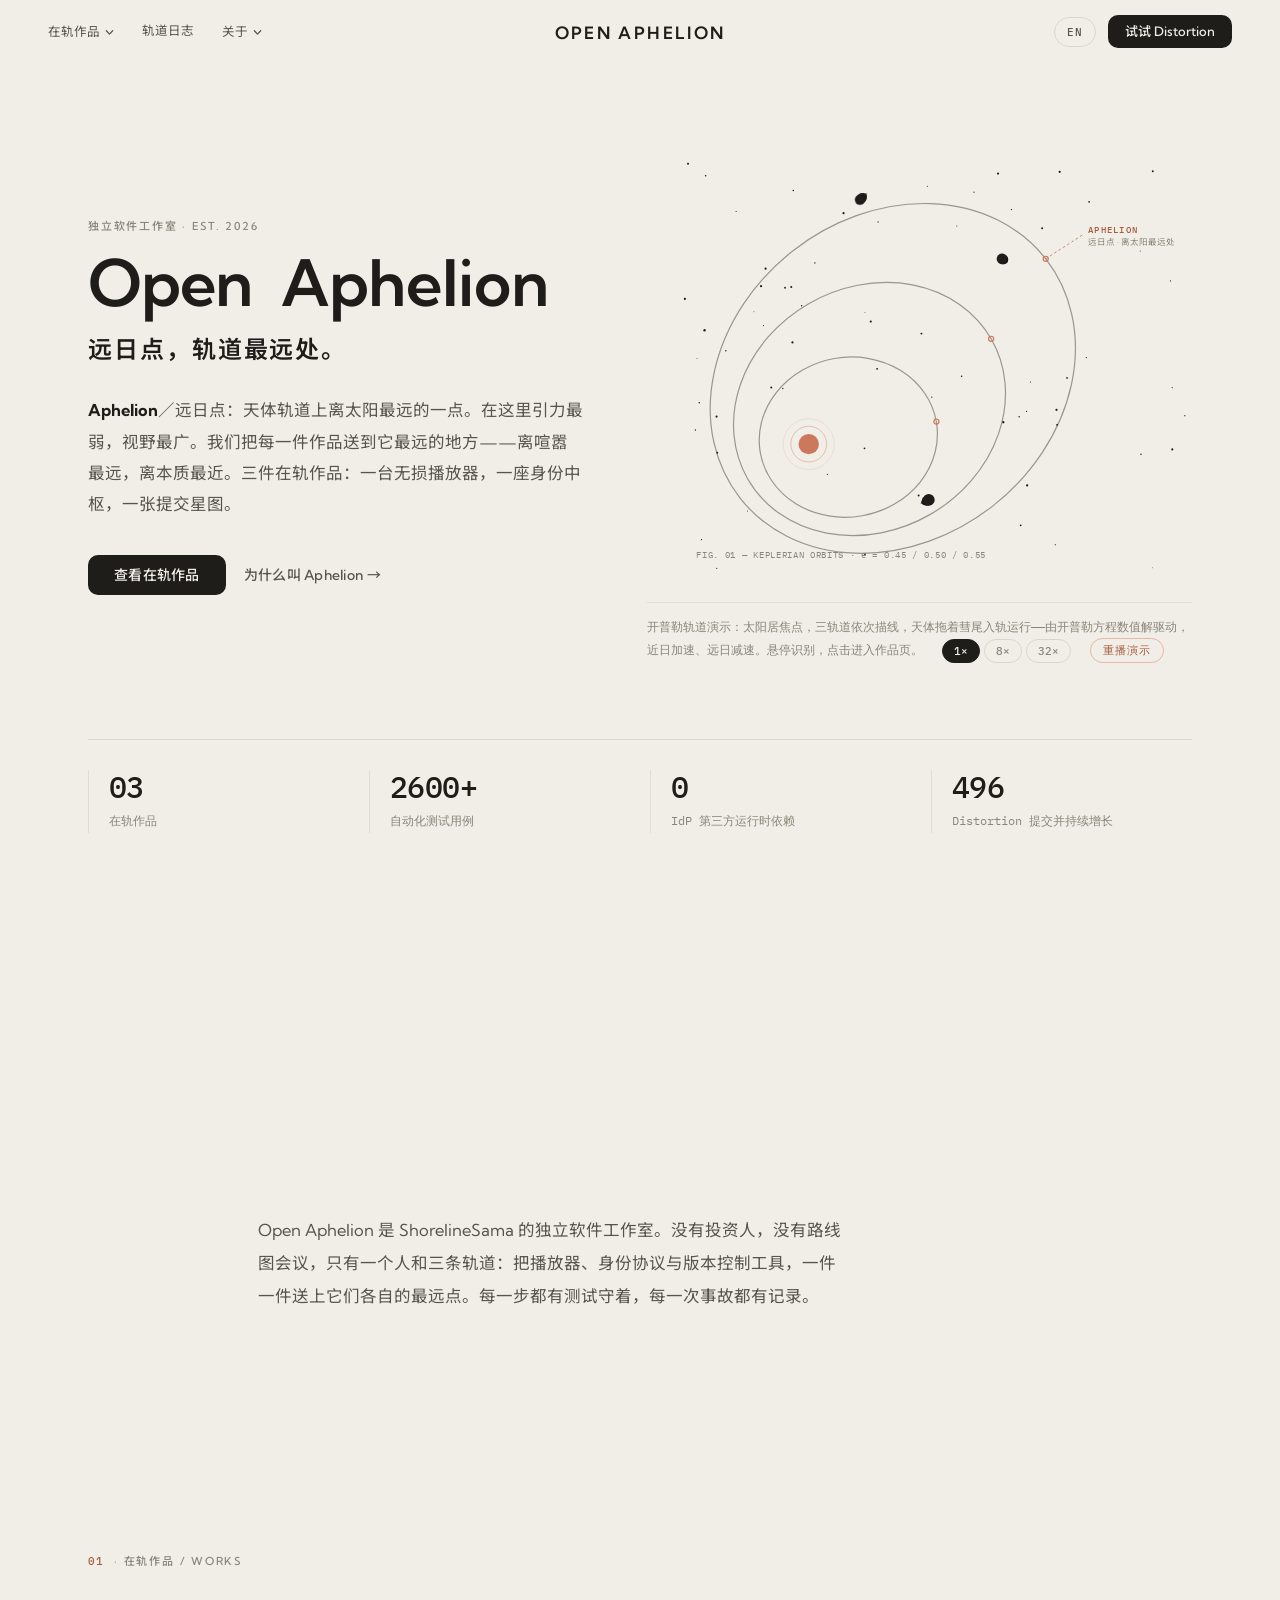
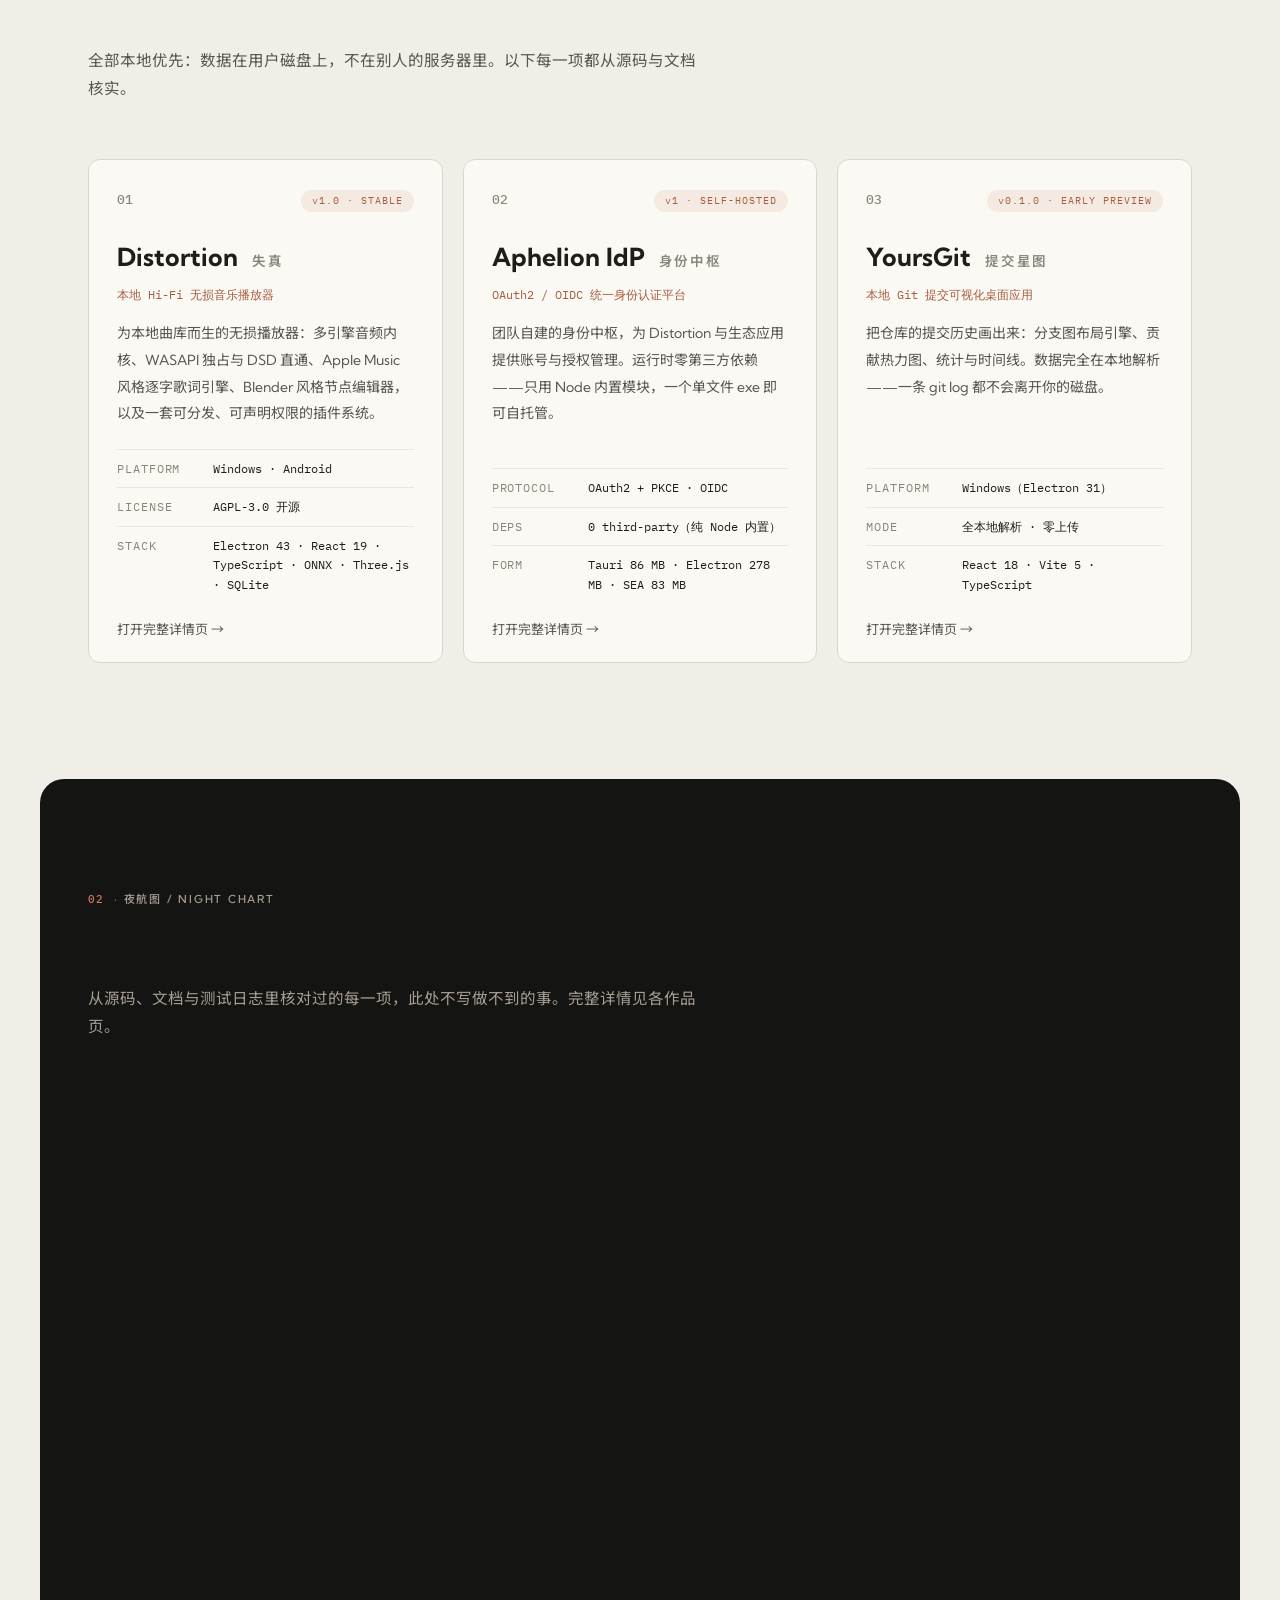
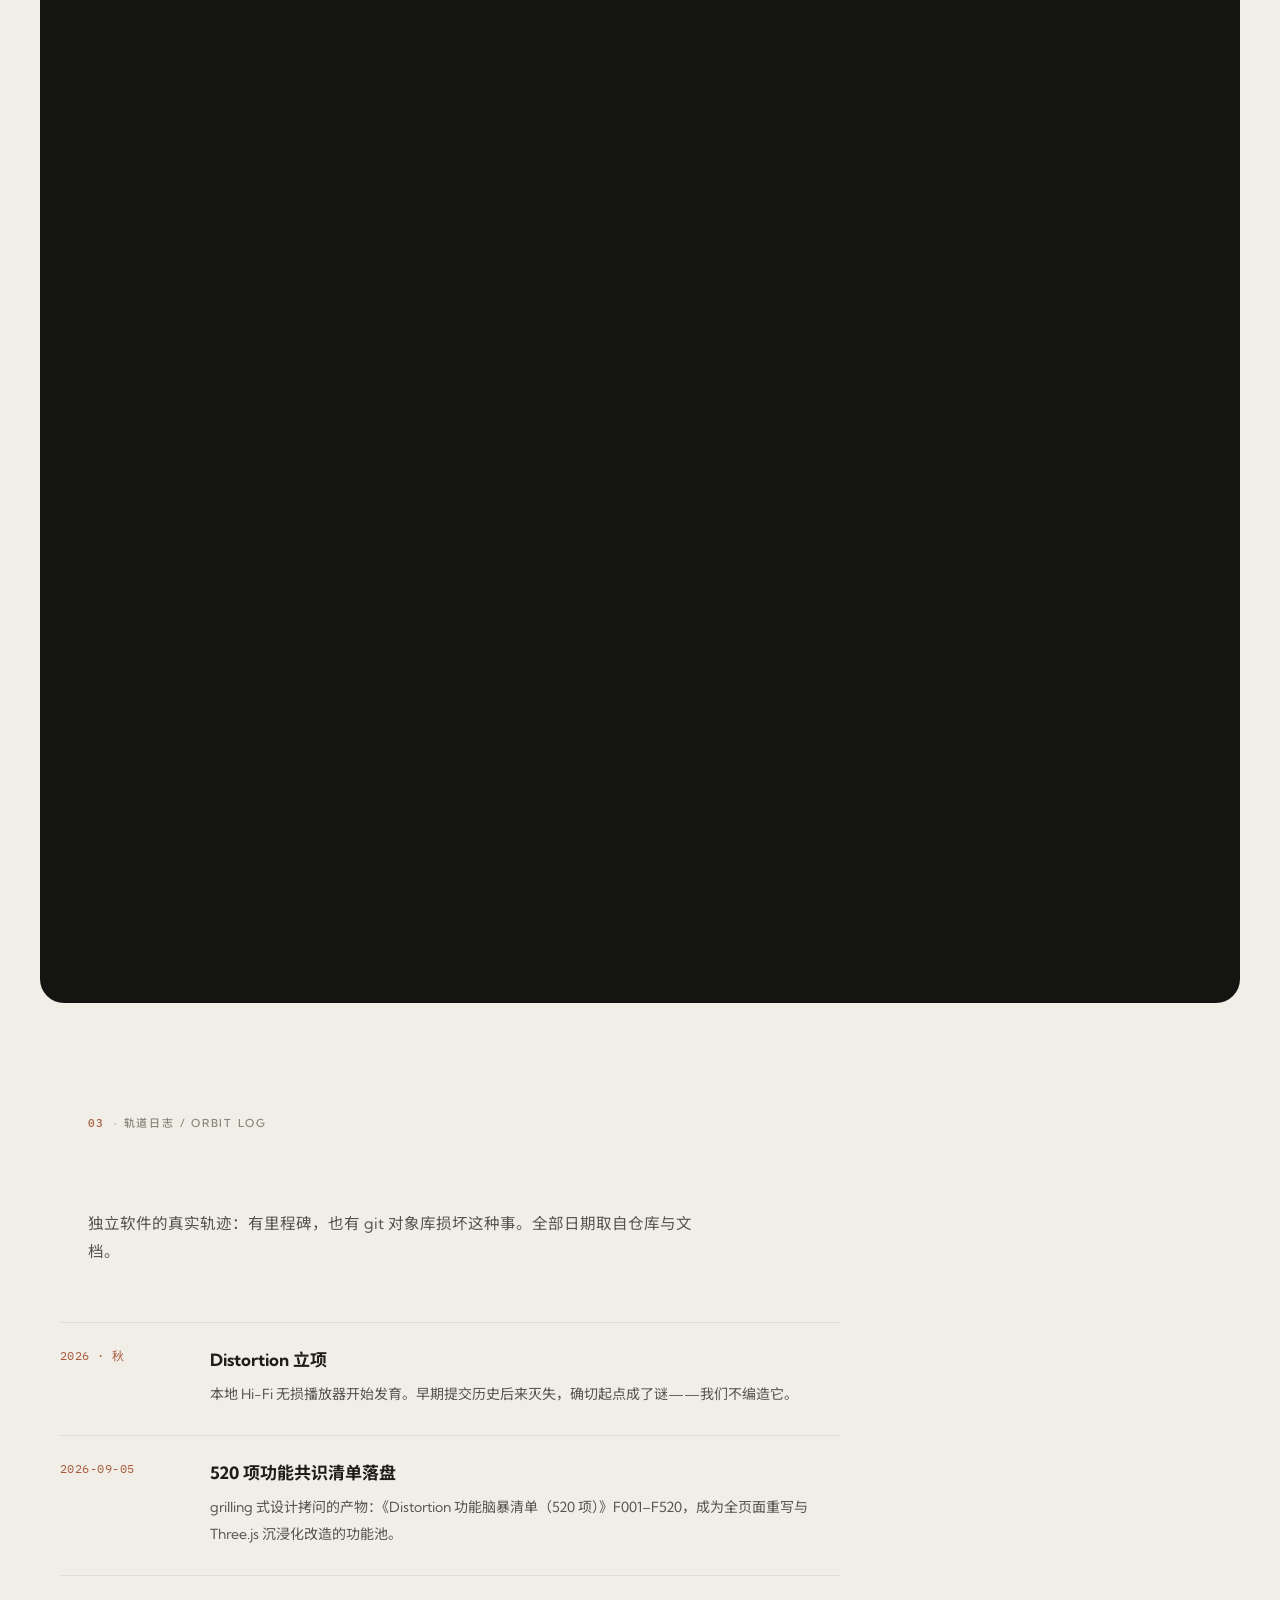
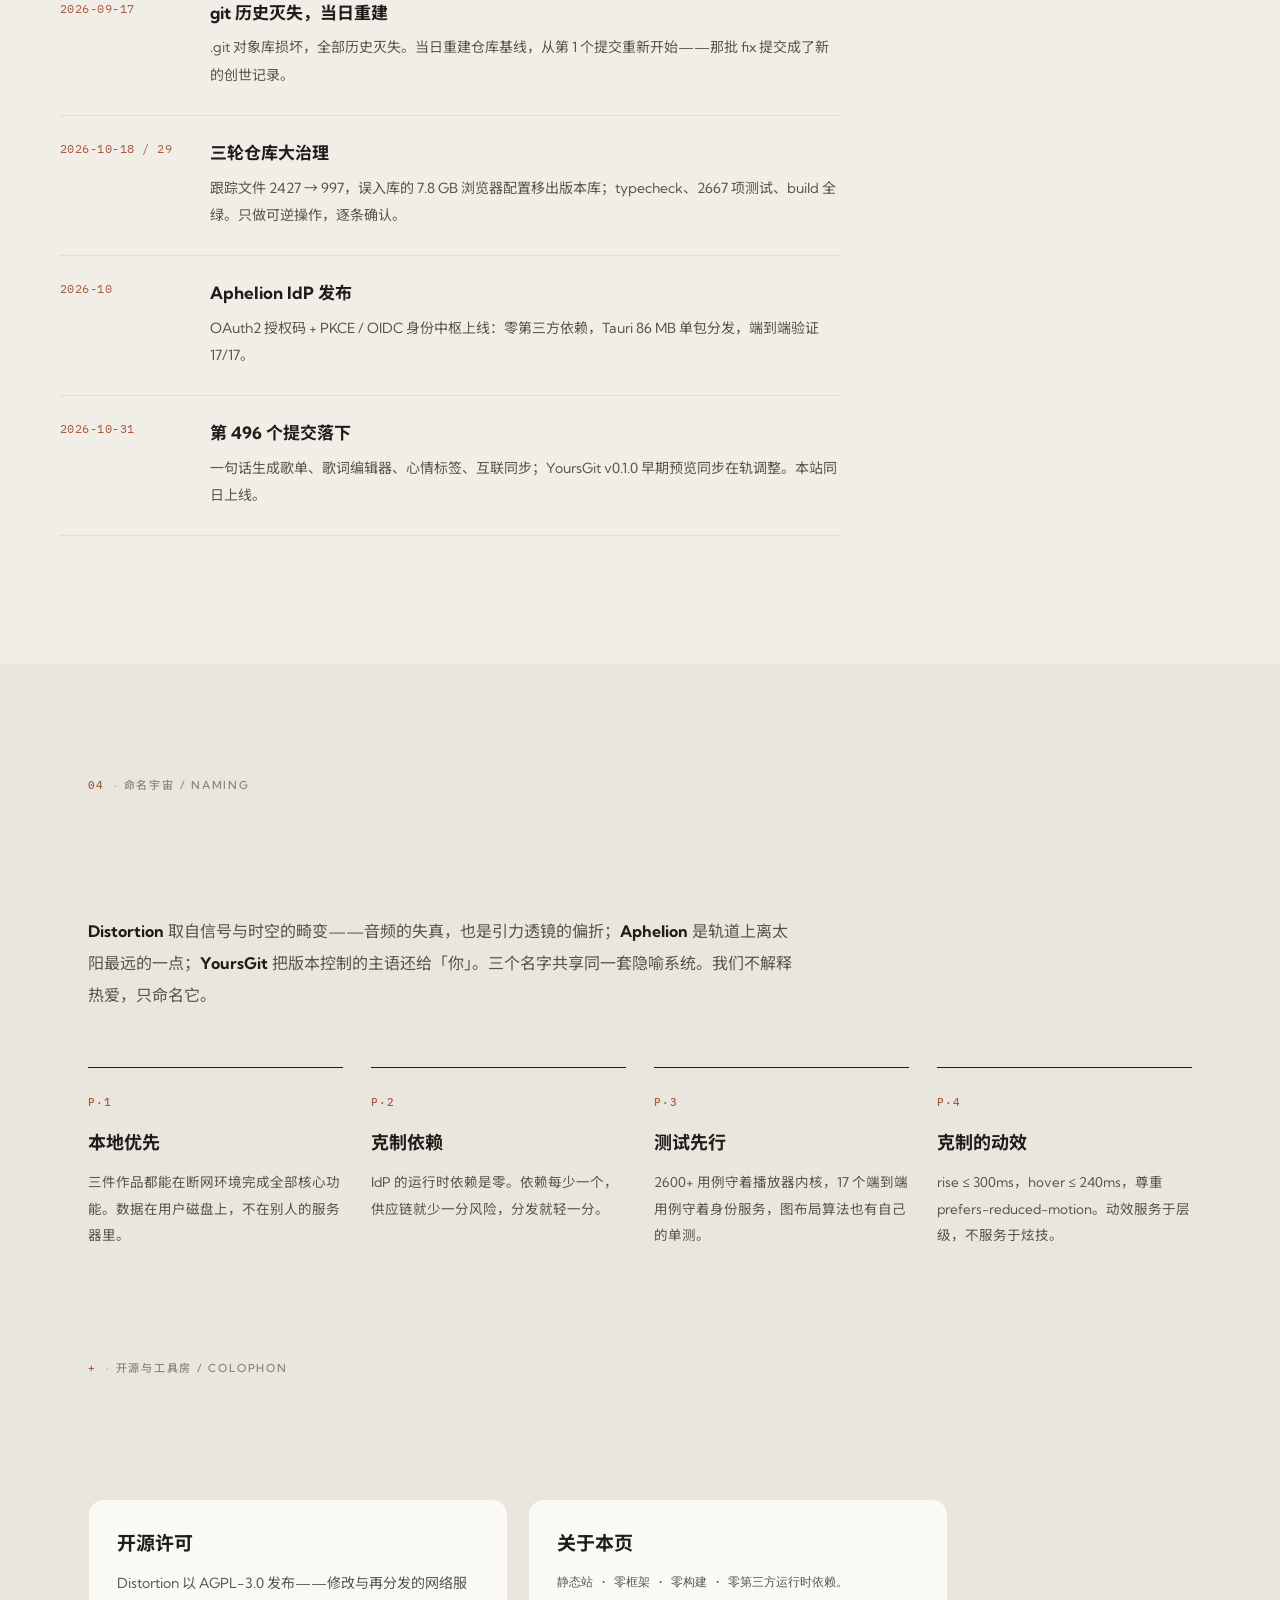
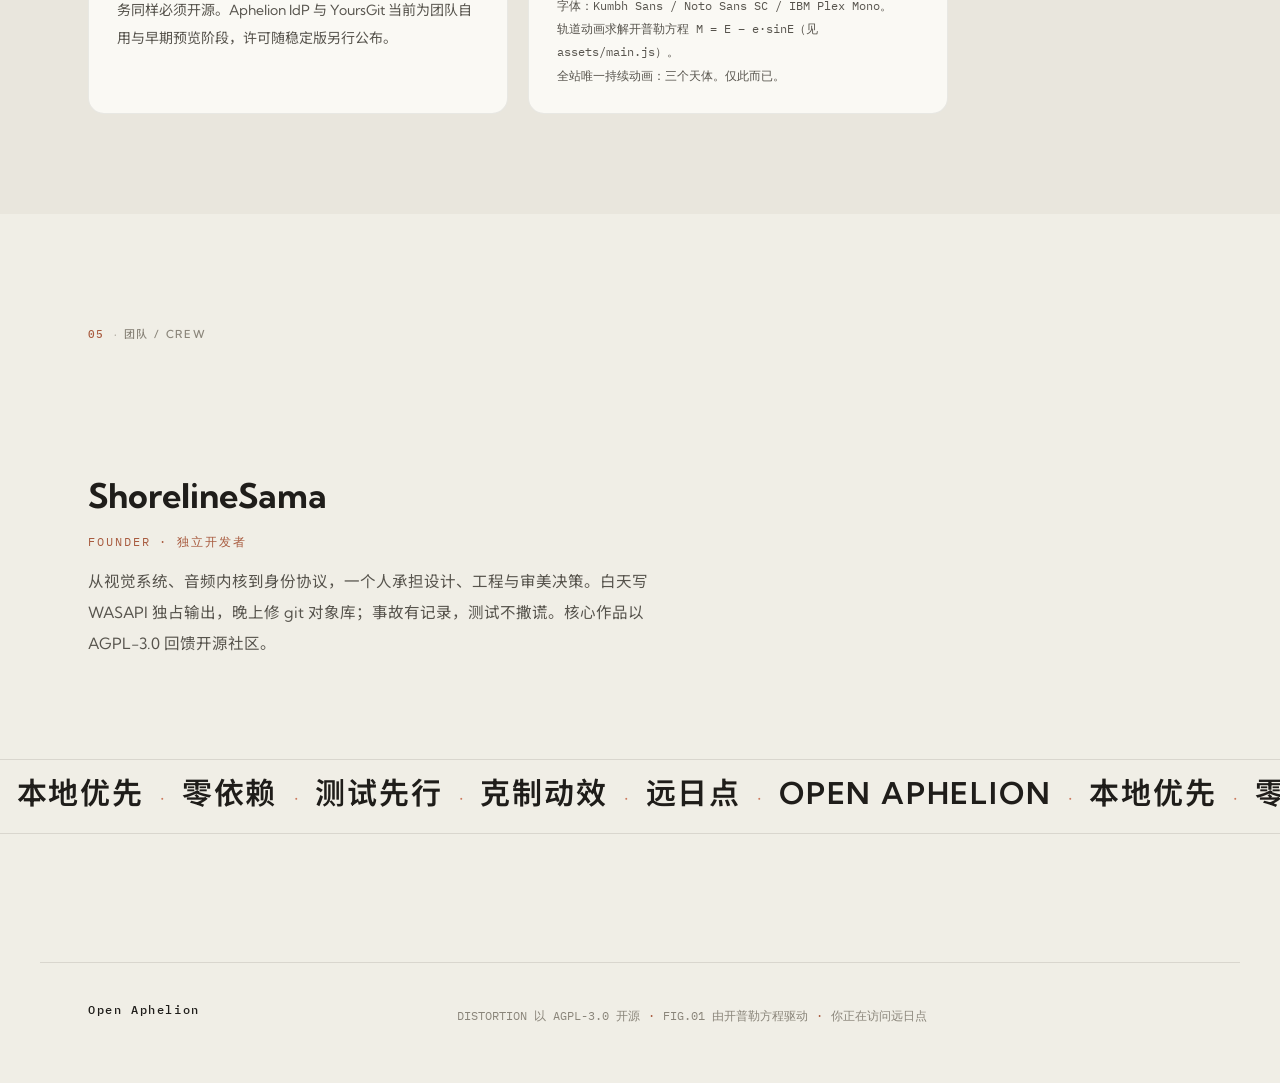
==== commit 9fc3c97e: "Add motion graphics kit: stagger reveals, clip titles, counters, marquee - rv entrance variants (up/" ====
--- a/index.html
+++ b/index.html
@@ -134,16 +134,16 @@
       </div>
 
       <ul class="hero-stats reveal">
-        <li><b>03</b><span data-zh="在轨作品" data-en="Works in orbit">在轨作品</span></li>
-        <li><b>2600+</b><span data-zh="自动化测试用例" data-en="Automated tests">自动化测试用例</span></li>
-        <li><b>0</b><span data-zh="IdP 第三方运行时依赖" data-en="Third-party deps in IdP">IdP 第三方运行时依赖</span></li>
-        <li><b>496</b><span data-zh="Distortion 提交并持续增长" data-en="Distortion commits and counting">Distortion 提交并持续增长</span></li>
+        <li><b data-count="3" data-pad="2">03</b><span data-zh="在轨作品" data-en="Works in orbit">在轨作品</span></li>
+        <li><b data-count="2600" data-suffix="+">2600+</b><span data-zh="自动化测试用例" data-en="Automated tests">自动化测试用例</span></li>
+        <li><b data-count="0">0</b><span data-zh="IdP 第三方运行时依赖" data-en="Third-party deps in IdP">IdP 第三方运行时依赖</span></li>
+        <li><b data-count="496">496</b><span data-zh="Distortion 提交并持续增长" data-en="Distortion commits and counting">Distortion 提交并持续增长</span></li>
       </ul>
     </section>
 
     <!-- ======================= 宣言 ======================= -->
     <section class="manifesto">
-      <h2 class="reveal" data-zh-html="软件应当跑在<em>离你最近的地方</em>——数据在磁盘上，测试在仓库里，依赖能少一个就少一个。" data-en-html="Software should run <em>closest to you</em> — data on your disk, tests in the repo, one dependency less wherever possible.">软件应当跑在<em>离你最近的地方</em>——数据在磁盘上，测试在仓库里，依赖能少一个就少一个。</h2>
+      <h2 class="rv-clip" data-zh-html="软件应当跑在<em>离你最近的地方</em>——数据在磁盘上，测试在仓库里，依赖能少一个就少一个。" data-en-html="Software should run <em>closest to you</em> — data on your disk, tests in the repo, one dependency less wherever possible.">软件应当跑在<em>离你最近的地方</em>——数据在磁盘上，测试在仓库里，依赖能少一个就少一个。</h2>
       <p class="reveal d1" data-zh="Open Aphelion 是 ShorelineSama 的独立软件工作室。没有投资人，没有路线图会议，只有一个人和三条轨道：把播放器、身份协议与版本控制工具，一件一件送上它们各自的最远点。每一步都有测试守着，每一次事故都有记录。" data-en="Open Aphelion is the independent software studio of ShorelineSama. No investors, no roadmap meetings — one person and three orbits: sending a player, an identity protocol and a version-control tool to their farthest points, one by one. Every step is guarded by tests, every incident is on record.">Open Aphelion 是 ShorelineSama 的独立软件工作室。没有投资人，没有路线图会议，只有一个人和三条轨道：把播放器、身份协议与版本控制工具，一件一件送上它们各自的最远点。每一步都有测试守着，每一次事故都有记录。</p>
     </section>
 
@@ -151,13 +151,13 @@
     <section class="sec" id="works">
       <header class="sec-head reveal">
         <p class="eyebrow"><em>01</em>· <span data-zh="在轨作品 / WORKS" data-en="Works in orbit / WORKS">在轨作品 / WORKS</span></p>
-        <h2 data-zh="三件作品，三条轨道。" data-en="Three works, three orbits.">三件作品，三条轨道。</h2>
+        <h2 class="rv-clip" data-zh="三件作品，三条轨道。" data-en="Three works, three orbits.">三件作品，三条轨道。</h2>
         <p class="sec-sub" data-zh="全部本地优先：数据在用户磁盘上，不在别人的服务器里。以下每一项都从源码与文档核实。" data-en="Local-first, all of them: data lives on the user's disk, not on someone else's server. Every claim below is verified against source and docs.">全部本地优先：数据在用户磁盘上，不在别人的服务器里。以下每一项都从源码与文档核实。</p>
       </header>
 
-      <div class="cards">
-
-        <article class="card reveal" id="card-distortion">
+      <div class="cards rv-stagger">
+
+        <article class="card" id="card-distortion">
           <div class="card-top">
             <span class="card-no">01</span>
             <span class="chip">v1.0 · STABLE</span>
@@ -173,7 +173,7 @@
           <a class="card-link" href="distortion.html" data-zh="打开完整详情页 →" data-en="Open full page →">打开完整详情页 →</a>
         </article>
 
-        <article class="card reveal d1" id="card-idp">
+        <article class="card" id="card-idp">
           <div class="card-top">
             <span class="card-no">02</span>
             <span class="chip">v1 · SELF-HOSTED</span>
@@ -189,7 +189,7 @@
           <a class="card-link" href="idp.html" data-zh="打开完整详情页 →" data-en="Open full page →">打开完整详情页 →</a>
         </article>
 
-        <article class="card reveal d2" id="card-yoursgit">
+        <article class="card" id="card-yoursgit">
           <div class="card-top">
             <span class="card-no">03</span>
             <span class="chip">v0.1.0 · EARLY PREVIEW</span>
@@ -212,18 +212,18 @@
     <section class="sec night" id="detail">
       <header class="sec-head reveal">
         <p class="eyebrow"><em>02</em>· <span data-zh="夜航图 / NIGHT CHART" data-en="Night chart / NIGHT CHART">夜航图 / NIGHT CHART</span></p>
-        <h2 data-zh="作品的详细轨道参数。" data-en="Detailed orbital parameters.">作品的详细轨道参数。</h2>
+        <h2 class="rv-clip" data-zh="作品的详细轨道参数。" data-en="Detailed orbital parameters.">作品的详细轨道参数。</h2>
         <p class="sec-sub" data-zh="从源码、文档与测试日志里核对过的每一项，此处不写做不到的事。完整详情见各作品页。" data-en="Every item verified against source, docs and test logs — nothing promised that isn't built. Full pages per work.">从源码、文档与测试日志里核对过的每一项，此处不写做不到的事。完整详情见各作品页。</p>
       </header>
 
       <!-- Distortion -->
-      <article class="panel reveal" id="detail-distortion">
+      <article class="panel rv-clip" id="detail-distortion">
         <div class="panel-head">
           <span class="panel-no">01</span>
           <h3>Distortion <span data-zh="失真 · Aurorether Music NEXT" data-en="distortion · Aurorether Music NEXT">失真 · Aurorether Music NEXT</span></h3>
           <a class="panel-flag" href="distortion.html" data-zh="详情页 →" data-en="Full page →">详情页 →</a>
         </div>
-        <div class="panel-grid">
+        <div class="panel-grid rv-stagger">
           <div class="pgroup">
             <h4 data-zh="音频内核" data-en="Audio kernel">音频内核</h4>
             <ul>
@@ -269,13 +269,13 @@
       </article>
 
       <!-- Aphelion IdP -->
-      <article class="panel reveal" id="detail-idp">
+      <article class="panel rv-clip" id="detail-idp">
         <div class="panel-head">
           <span class="panel-no">02</span>
           <h3>Aphelion IdP <span data-zh="统一身份认证平台" data-en="Unified identity provider">统一身份认证平台</span></h3>
           <a class="panel-flag" href="idp.html" data-zh="详情页 →" data-en="Full page →">详情页 →</a>
         </div>
-        <div class="panel-grid two">
+        <div class="panel-grid two rv-stagger">
           <div class="pgroup">
             <h4 data-zh="标准端点" data-en="Standard endpoints">标准端点</h4>
             <ul class="mono-list">
@@ -320,13 +320,13 @@
       </article>
 
       <!-- YoursGit -->
-      <article class="panel reveal" id="detail-yoursgit">
+      <article class="panel rv-clip" id="detail-yoursgit">
         <div class="panel-head">
           <span class="panel-no">03</span>
           <h3>YoursGit <span data-zh="提交星图 · 本地 Git 可视化" data-en="Commit chart · local Git visualization">提交星图 · 本地 Git 可视化</span></h3>
           <a class="panel-flag" href="yoursgit.html" data-zh="详情页 →" data-en="Full page →">详情页 →</a>
         </div>
-        <div class="panel-grid two">
+        <div class="panel-grid two rv-stagger">
           <div class="pgroup">
             <h4 data-zh="面板" data-en="Panels">面板</h4>
             <ul>
@@ -353,46 +353,46 @@
     <section class="sec" id="log">
       <header class="sec-head reveal">
         <p class="eyebrow"><em>03</em>· <span data-zh="轨道日志 / ORBIT LOG" data-en="Orbit log / ORBIT LOG">轨道日志 / ORBIT LOG</span></p>
-        <h2 data-zh="在轨记录，含事故。" data-en="Orbit records, incidents included.">在轨记录，含事故。</h2>
+        <h2 class="rv-clip" data-zh="在轨记录，含事故。" data-en="Orbit records, incidents included.">在轨记录，含事故。</h2>
         <p class="sec-sub" data-zh="独立软件的真实轨迹：有里程碑，也有 git 对象库损坏这种事。全部日期取自仓库与文档。" data-en="The honest trajectory of indie software: milestones, and corrupted git object stores too. All dates from repos and docs.">独立软件的真实轨迹：有里程碑，也有 git 对象库损坏这种事。全部日期取自仓库与文档。</p>
       </header>
       <ol class="log">
-        <li class="reveal">
+        <li class="rv-left">
           <span class="log-time">2026 · <span data-zh="秋" data-en="Autumn">秋</span></span>
           <div class="log-body">
             <b data-zh="Distortion 立项" data-en="Distortion begins">Distortion 立项</b>
             <p data-zh="本地 Hi-Fi 无损播放器开始发育。早期提交历史后来灭失，确切起点成了谜——我们不编造它。" data-en="The local Hi-Fi lossless player starts growing. Its early commit history was later lost — the exact beginning is a mystery, and we won't invent one.">本地 Hi-Fi 无损播放器开始发育。早期提交历史后来灭失，确切起点成了谜——我们不编造它。</p>
           </div>
         </li>
-        <li class="reveal">
+        <li class="rv-left">
           <span class="log-time">2026-09-05</span>
           <div class="log-body">
             <b data-zh="520 项功能共识清单落盘" data-en="A 520-item feature list lands">520 项功能共识清单落盘</b>
             <p data-zh="grilling 式设计拷问的产物：《Distortion 功能脑暴清单（520 项）》F001–F520，成为全页面重写与 Three.js 沉浸化改造的功能池。" data-en="Product of grilling-style design interrogation: the 520-item Distortion feature brainstorm (F001–F520), now the feature pool for the full rewrite and Three.js immersion.">grilling 式设计拷问的产物：《Distortion 功能脑暴清单（520 项）》F001–F520，成为全页面重写与 Three.js 沉浸化改造的功能池。</p>
           </div>
         </li>
-        <li class="reveal">
+        <li class="rv-left">
           <span class="log-time">2026-09-17</span>
           <div class="log-body">
             <b data-zh="git 历史灭失，当日重建" data-en="Git history lost, rebuilt same day">git 历史灭失，当日重建</b>
             <p data-zh=".git 对象库损坏，全部历史灭失。当日重建仓库基线，从第 1 个提交重新开始——那批 fix 提交成了新的创世记录。" data-en="The .git object store corrupted and all history was lost. The repo baseline was rebuilt the same day, starting again from commit #1 — those fixes became the new genesis record.">.git 对象库损坏，全部历史灭失。当日重建仓库基线，从第 1 个提交重新开始——那批 fix 提交成了新的创世记录。</p>
           </div>
         </li>
-        <li class="reveal">
+        <li class="rv-left">
           <span class="log-time">2026-10-18 / 29</span>
           <div class="log-body">
             <b data-zh="三轮仓库大治理" data-en="Three rounds of repo hygiene">三轮仓库大治理</b>
             <p data-zh="跟踪文件 2427 → 997，误入库的 7.8 GB 浏览器配置移出版本库；typecheck、2667 项测试、build 全绿。只做可逆操作，逐条确认。" data-en="Tracked files 2427 → 997; 7.8 GB of mistakenly committed browser profiles moved out. Typecheck, 2667 tests and build all green. Reversible operations only, confirmed item by item.">跟踪文件 2427 → 997，误入库的 7.8 GB 浏览器配置移出版本库；typecheck、2667 项测试、build 全绿。只做可逆操作，逐条确认。</p>
           </div>
         </li>
-        <li class="reveal">
+        <li class="rv-left">
           <span class="log-time">2026-10</span>
           <div class="log-body">
             <b data-zh="Aphelion IdP 发布" data-en="Aphelion IdP ships">Aphelion IdP 发布</b>
             <p data-zh="OAuth2 授权码 + PKCE / OIDC 身份中枢上线：零第三方依赖，Tauri 86 MB 单包分发，端到端验证 17/17。" data-en="The OAuth2 authorization-code + PKCE / OIDC identity hub goes live: zero third-party dependencies, 86 MB Tauri single package, end-to-end verification 17/17.">OAuth2 授权码 + PKCE / OIDC 身份中枢上线：零第三方依赖，Tauri 86 MB 单包分发，端到端验证 17/17。</p>
           </div>
         </li>
-        <li class="reveal">
+        <li class="rv-left">
           <span class="log-time">2026-10-31</span>
           <div class="log-body">
             <b data-zh="第 496 个提交落下" data-en="Commit #496 lands">第 496 个提交落下</b>
@@ -407,27 +407,27 @@
       <section class="sec" id="philosophy">
         <header class="sec-head reveal">
           <p class="eyebrow"><em>04</em>· <span data-zh="命名宇宙 / NAMING" data-en="Naming / NAMING">命名宇宙 / NAMING</span></p>
-          <h2 data-zh="从物理与天文里取名。" data-en="Names from physics and astronomy.">从物理与天文里取名。</h2>
+          <h2 class="rv-clip" data-zh="从物理与天文里取名。" data-en="Names from physics and astronomy.">从物理与天文里取名。</h2>
         </header>
         <p class="prose reveal" data-zh-html="<strong>Distortion</strong> 取自信号与时空的畸变——音频的失真，也是引力透镜的偏折；<strong>Aphelion</strong> 是轨道上离太阳最远的一点；<strong>YoursGit</strong> 把版本控制的主语还给「你」。三个名字共享同一套隐喻系统。我们不解释热爱，只命名它。" data-en-html="<strong>Distortion</strong> comes from the warping of signals and spacetime — audio clipping, and the bending of light by a gravitational lens. <strong>Aphelion</strong> is the farthest point of an orbit from the sun. <strong>YoursGit</strong> hands the subject of version control back to <i>you</i>. Three names, one metaphor system. We don't explain the love; we just name it."><strong>Distortion</strong> 取自信号与时空的畸变——音频的失真，也是引力透镜的偏折；<strong>Aphelion</strong> 是轨道上离太阳最远的一点；<strong>YoursGit</strong> 把版本控制的主语还给「你」。三个名字共享同一套隐喻系统。我们不解释热爱，只命名它。</p>
 
-        <div class="principles">
-          <div class="principle reveal">
+        <div class="principles rv-stagger">
+          <div class="principle">
             <span class="p-no">P·1</span>
             <h3 data-zh="本地优先" data-en="Local first">本地优先</h3>
             <p data-zh="三件作品都能在断网环境完成全部核心功能。数据在用户磁盘上，不在别人的服务器里。" data-en="All three works complete their core functions offline. Data lives on the user's disk, not on someone else's server.">三件作品都能在断网环境完成全部核心功能。数据在用户磁盘上，不在别人的服务器里。</p>
           </div>
-          <div class="principle reveal d1">
+          <div class="principle">
             <span class="p-no">P·2</span>
             <h3 data-zh="克制依赖" data-en="Minimal deps">克制依赖</h3>
             <p data-zh="IdP 的运行时依赖是零。依赖每少一个，供应链就少一分风险，分发就轻一分。" data-en="The IdP has zero runtime dependencies. Every dependency removed is one less supply-chain risk and a lighter ship.">IdP 的运行时依赖是零。依赖每少一个，供应链就少一分风险，分发就轻一分。</p>
           </div>
-          <div class="principle reveal d2">
+          <div class="principle">
             <span class="p-no">P·3</span>
             <h3 data-zh="测试先行" data-en="Test first">测试先行</h3>
             <p data-zh="2600+ 用例守着播放器内核，17 个端到端用例守着身份服务，图布局算法也有自己的单测。" data-en="2600+ cases guard the player kernel, 17 end-to-end cases guard the identity service, and the graph layout has its own unit tests.">2600+ 用例守着播放器内核，17 个端到端用例守着身份服务，图布局算法也有自己的单测。</p>
           </div>
-          <div class="principle reveal d3">
+          <div class="principle">
             <span class="p-no">P·4</span>
             <h3 data-zh="克制的动效" data-en="Restrained motion">克制的动效</h3>
             <p data-zh="rise ≤ 300ms，hover ≤ 240ms，尊重 prefers-reduced-motion。动效服务于层级，不服务于炫技。" data-en="rise ≤ 300ms, hover ≤ 240ms, prefers-reduced-motion respected. Motion serves hierarchy, not showing off.">rise ≤ 300ms，hover ≤ 240ms，尊重 prefers-reduced-motion。动效服务于层级，不服务于炫技。</p>
@@ -439,14 +439,14 @@
       <section class="sec" id="open">
         <header class="sec-head reveal">
           <p class="eyebrow"><em>+</em>· <span data-zh="开源与工具房 / COLOPHON" data-en="Open source & colophon">开源与工具房 / COLOPHON</span></p>
-          <h2 data-zh="作品回馈开源，本页也不例外。" data-en="Works give back to open source — so does this page.">作品回馈开源，本页也不例外。</h2>
+          <h2 class="rv-clip" data-zh="作品回馈开源，本页也不例外。" data-en="Works give back to open source — so does this page.">作品回馈开源，本页也不例外。</h2>
         </header>
-        <div class="openbox">
-          <div class="open-cell reveal">
+        <div class="openbox rv-stagger">
+          <div class="open-cell">
             <h3 data-zh="开源许可" data-en="Licensing">开源许可</h3>
             <p data-zh="Distortion 以 AGPL-3.0 发布——修改与再分发的网络服务同样必须开源。Aphelion IdP 与 YoursGit 当前为团队自用与早期预览阶段，许可随稳定版另行公布。" data-en="Distortion is released under AGPL-3.0 — network services from modified versions must open-source alike. Aphelion IdP and YoursGit are in team-use and early-preview stages; licenses will be announced with stable releases.">Distortion 以 AGPL-3.0 发布——修改与再分发的网络服务同样必须开源。Aphelion IdP 与 YoursGit 当前为团队自用与早期预览阶段，许可随稳定版另行公布。</p>
           </div>
-          <div class="open-cell reveal d1">
+          <div class="open-cell">
             <h3 data-zh="关于本页" data-en="About this page">关于本页</h3>
             <p class="mono" data-zh-html="静态站 · 零框架 · 零构建 · 零第三方运行时依赖。<br>字体：Kumbh Sans / Noto Sans SC / IBM Plex Mono。<br>轨道动画求解开普勒方程 M = E − e·sinE（见 assets/main.js）。<br>全站唯一持续动画：三个天体。仅此而已。" data-en-html="Static site · zero frameworks · zero build · zero third-party runtime.<br>Type: Kumbh Sans / Noto Sans SC / IBM Plex Mono.<br>The orbit demo solves Kepler's equation M = E − e·sinE (see assets/main.js).<br>The only continuous animation on this site: three bodies. That's it.">静态站 · 零框架 · 零构建 · 零第三方运行时依赖。<br>字体：Kumbh Sans / Noto Sans SC / IBM Plex Mono。<br>轨道动画求解开普勒方程 M = E − e·sinE（见 assets/main.js）。<br>全站唯一持续动画：三个天体。仅此而已。</p>
           </div>
@@ -458,7 +458,7 @@
     <section class="sec team" id="team">
       <header class="sec-head reveal">
         <p class="eyebrow"><em>05</em>· <span data-zh="团队 / CREW" data-en="Crew / CREW">团队 / CREW</span></p>
-        <h2 data-zh="一个人，一条产品线。" data-en="One person, one product line.">一个人，一条产品线。</h2>
+        <h2 class="rv-clip" data-zh="一个人，一条产品线。" data-en="One person, one product line.">一个人，一条产品线。</h2>
       </header>
       <div class="crew reveal">
         <p class="crew-name">ShorelineSama</p>
@@ -467,6 +467,9 @@
       </div>
     </section>
 
+<div class="marquee" aria-hidden="true">
+    <div class="marquee-track" data-zh-html='<span class="marquee-seq"><span>本地优先</span><i>·</i><span>零依赖</span><i>·</i><span>测试先行</span><i>·</i><span>克制动效</span><i>·</i><span>远日点</span><i>·</i><span>OPEN APHELION</span><i>·</i></span><span class="marquee-seq"><span>本地优先</span><i>·</i><span>零依赖</span><i>·</i><span>测试先行</span><i>·</i><span>克制动效</span><i>·</i><span>远日点</span><i>·</i><span>OPEN APHELION</span><i>·</i></span>' data-en-html='<span class="marquee-seq"><span>Local first</span><i>·</i><span>Minimal deps</span><i>·</i><span>Test first</span><i>·</i><span>Restrained motion</span><i>·</i><span>Aphelion</span><i>·</i><span>OPEN APHELION</span><i>·</i></span><span class="marquee-seq"><span>Local first</span><i>·</i><span>Minimal deps</span><i>·</i><span>Test first</span><i>·</i><span>Restrained motion</span><i>·</i><span>Aphelion</span><i>·</i><span>OPEN APHELION</span><i>·</i></span>'><span class="marquee-seq"><span>本地优先</span><i>·</i><span>零依赖</span><i>·</i><span>测试先行</span><i>·</i><span>克制动效</span><i>·</i><span>远日点</span><i>·</i><span>OPEN APHELION</span><i>·</i></span><span class="marquee-seq"><span>本地优先</span><i>·</i><span>零依赖</span><i>·</i><span>测试先行</span><i>·</i><span>克制动效</span><i>·</i><span>远日点</span><i>·</i><span>OPEN APHELION</span><i>·</i></span></div>
+  </div>
   </main>
 
   <!-- ======================= FOOTER ======================= -->
--- a/assets/style.css
+++ b/assets/style.css
@@ -73,6 +73,82 @@
 .d3 { transition-delay: .18s; }
 
 /* ==========================================================
+   MG 入场库（Motion Graphics kit，全 CSS + IO 触发）
+   ========================================================== */
+.rv {
+  opacity: 0;
+  transition:
+    opacity .65s cubic-bezier(.22, 1, .36, 1),
+    transform .65s cubic-bezier(.22, 1, .36, 1),
+    clip-path .75s cubic-bezier(.22, 1, .36, 1);
+}
+.rv-up  { transform: translateY(26px); }
+.rv-left { transform: translateX(-28px); }
+.rv-right { transform: translateX(28px); }
+.rv-scale { transform: scale(.965); }
+.rv.in { opacity: 1; transform: none; }
+
+/* clip 揭示：从左侧遮罩中长出 */
+.rv-clip {
+  opacity: 1;
+  clip-path: inset(0 100% 0 0);
+  transition: clip-path .8s cubic-bezier(.22, 1, .36, 1);
+}
+.rv-clip.in { clip-path: inset(0 0 0 0); }
+
+/* 容器接力：子元素依次入场 */
+.rv-stagger > * {
+  opacity: 0;
+  transform: translateY(22px);
+  transition:
+    opacity .55s cubic-bezier(.22, 1, .36, 1),
+    transform .55s cubic-bezier(.22, 1, .36, 1);
+}
+.rv-stagger.in > * { opacity: 1; transform: none; }
+
+/* 线生长 */
+.grow {
+  transform: scaleX(0);
+  transform-origin: left;
+  transition: transform .9s cubic-bezier(.22, 1, .36, 1) .15s;
+}
+.grow.in { transform: scaleX(1); }
+
+/* ---------- 页面进入转场 ---------- */
+body { animation: page-in .55s ease-out both; }
+@keyframes page-in { from { opacity: 0; } }
+
+/* ---------- MG 跑马灯 ---------- */
+.marquee {
+  overflow: hidden;
+  border-block: 1px solid var(--line);
+  margin-top: clamp(56px, 8vw, 100px);
+  padding: 18px 0;
+  user-select: none;
+}
+.marquee-track {
+  display: inline-flex;
+  white-space: nowrap;
+  animation: marquee 30s linear infinite;
+  will-change: transform;
+}
+.marquee:hover .marquee-track { animation-play-state: paused; }
+.marquee-seq { display: inline-flex; align-items: baseline; }
+.marquee-seq span {
+  font: 600 clamp(20px, 2.4vw, 30px)/1 var(--sans-en);
+  letter-spacing: .06em;
+  text-transform: uppercase;
+  color: var(--ink);
+  padding: 0 .55em;
+}
+.marquee-seq i {
+  font-style: normal;
+  color: var(--accent);
+  font-size: clamp(14px, 1.6vw, 20px);
+}
+@keyframes marquee { to { transform: translateX(-50%); } }
+
+/* ==========================================================
    顶栏 · Anthropic 式导航（照截图布局）
    链接组居左 · 字标绝对居中（全大写宽字距）· 右侧 EN + CTA
    ========================================================== */
@@ -896,9 +972,13 @@
    ========================================================== */
 @media (prefers-reduced-motion: reduce) {
   html { scroll-behavior: auto; }
-  .reveal { opacity: 1; transform: none; transition: none; }
+  body { animation: none; }
+  .reveal, .rv, .grow, .rv-clip { opacity: 1; transform: none; clip-path: none; transition: none; }
+  .rv-stagger > * { opacity: 1; transform: none; transition: none; }
+  .marquee-track { animation: none; }
   .card:hover { transform: none; }
   .btn-solid:hover, .btn-ghost:hover { transform: none; }
+  .star { animation: none; }
   #orbitSvg.intro .sun, #orbitSvg.intro .orbit, #orbitSvg.intro .body,
   #orbitSvg.intro .ap-mark, #orbitSvg.intro .ap-line, #orbitSvg.intro .ap-label,
   #orbitSvg.intro .ap-sub, #orbitSvg.intro .fig-corner, #orbitSvg.intro .stars { opacity: 1; }
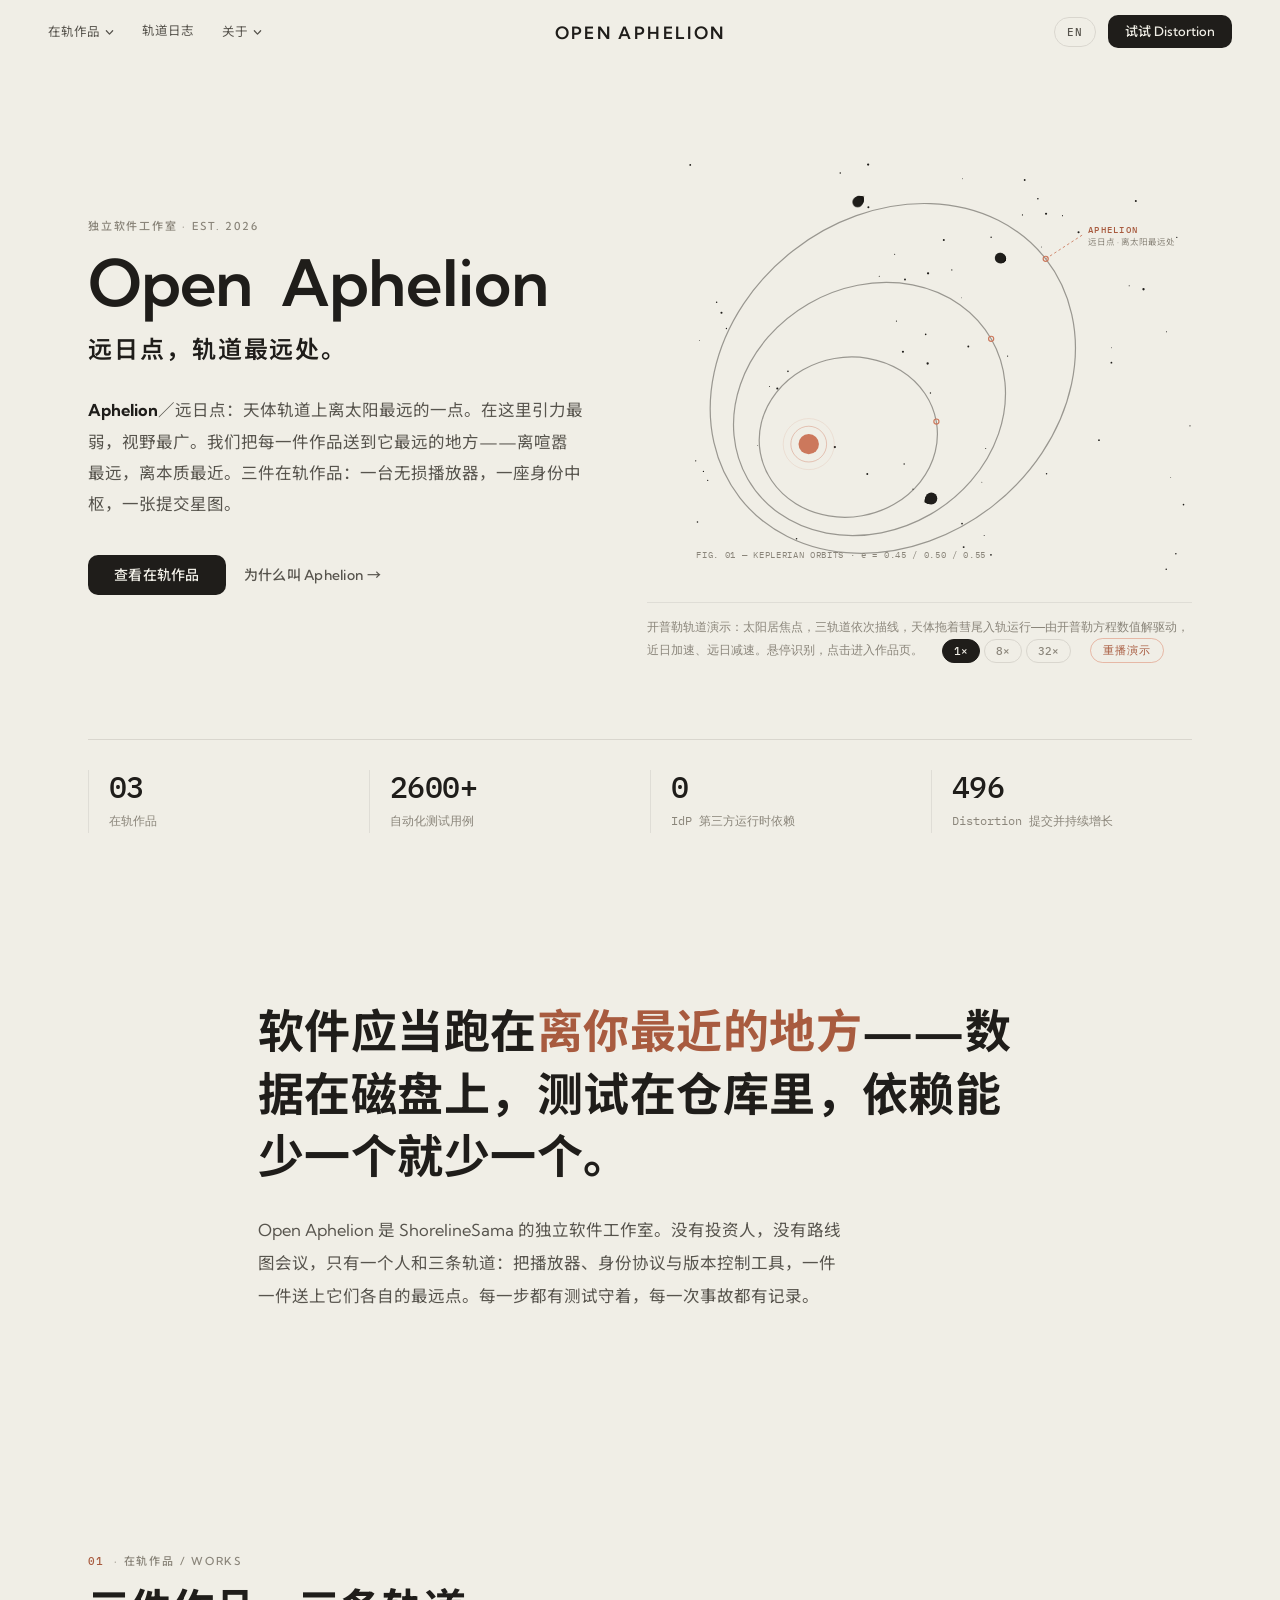
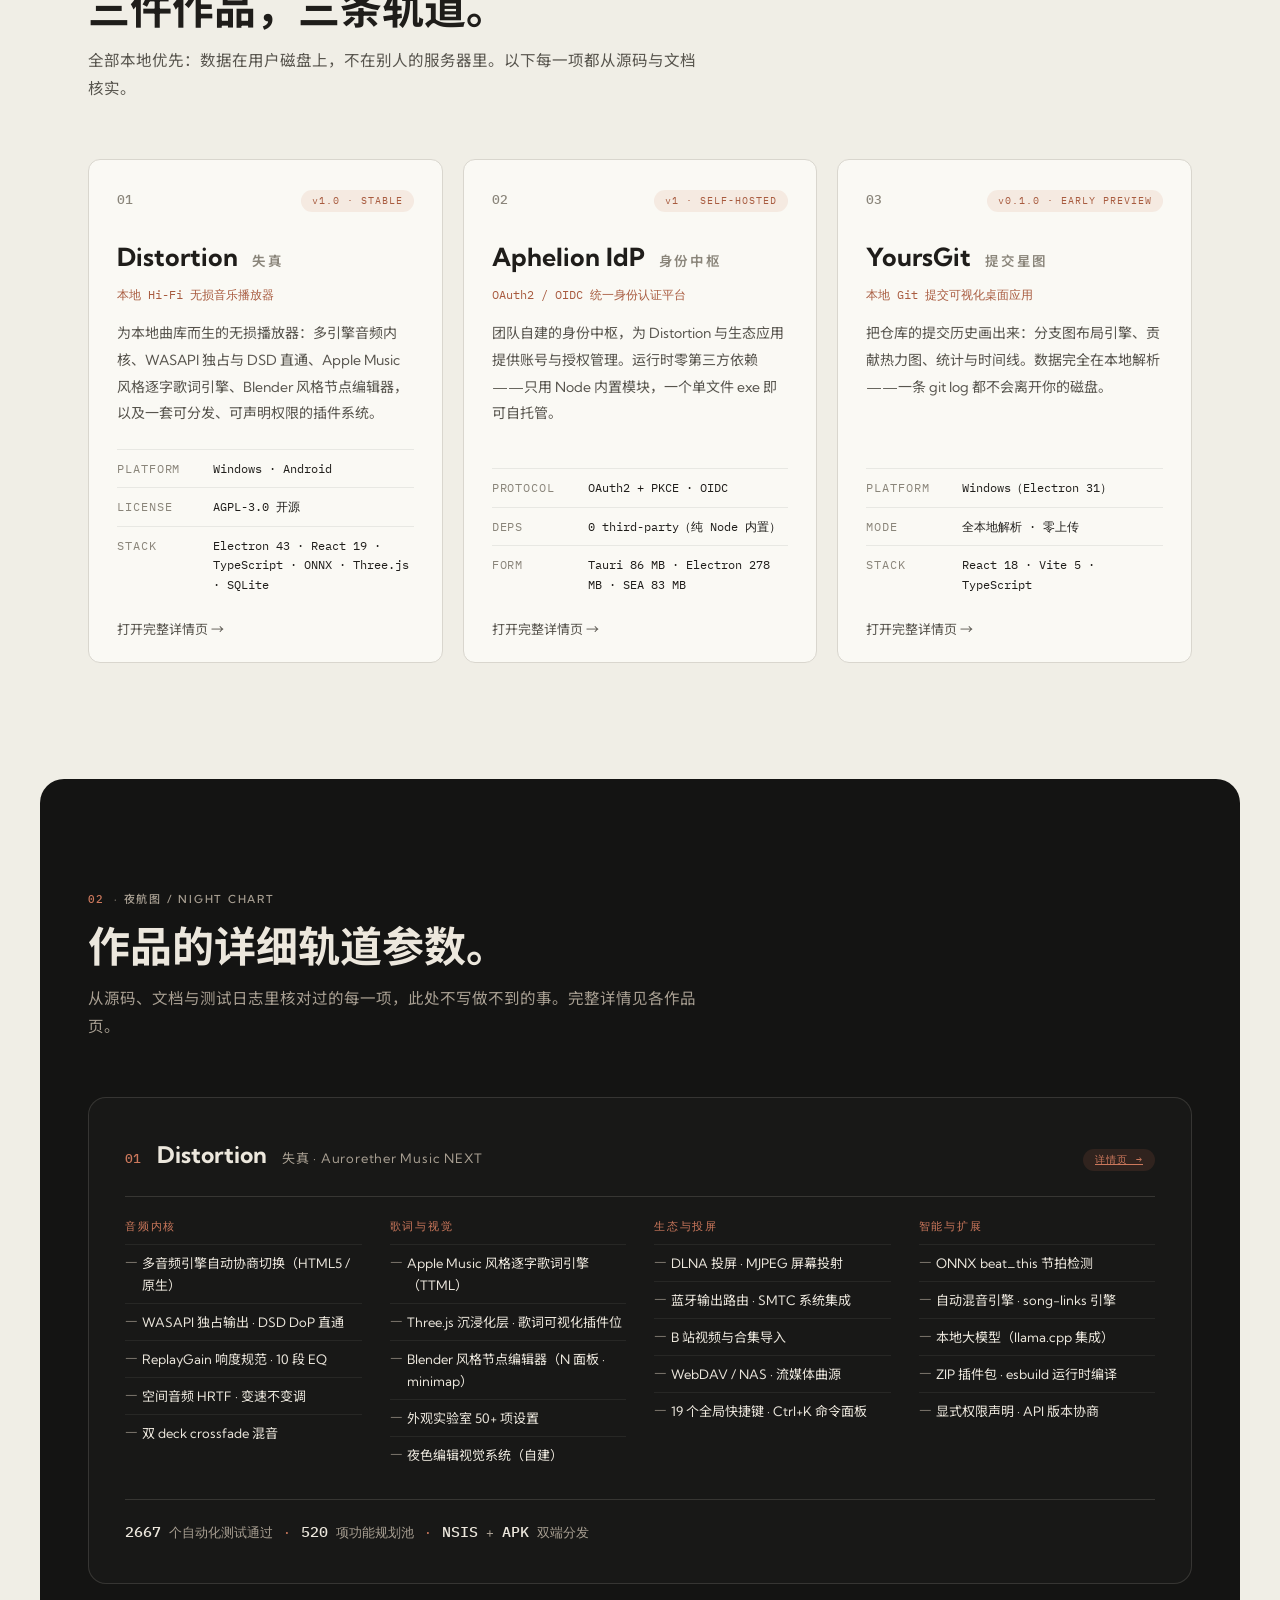
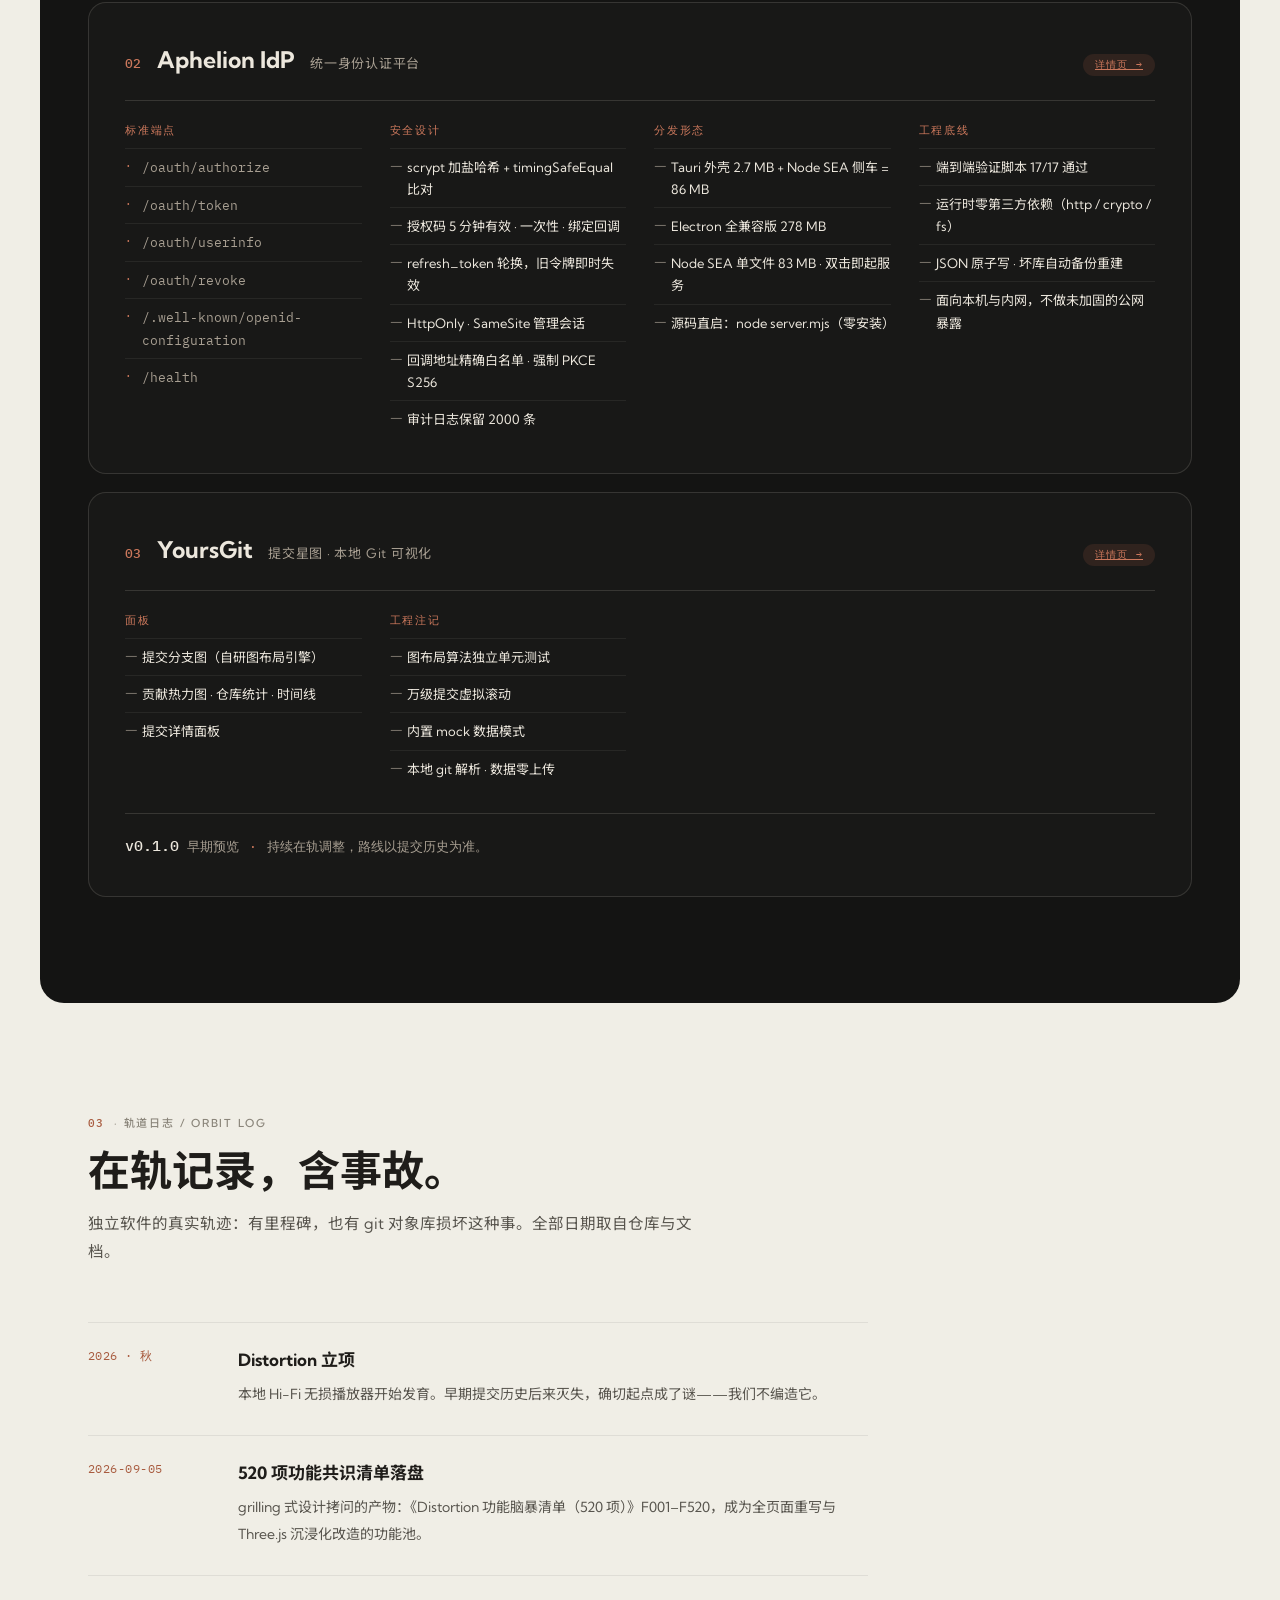
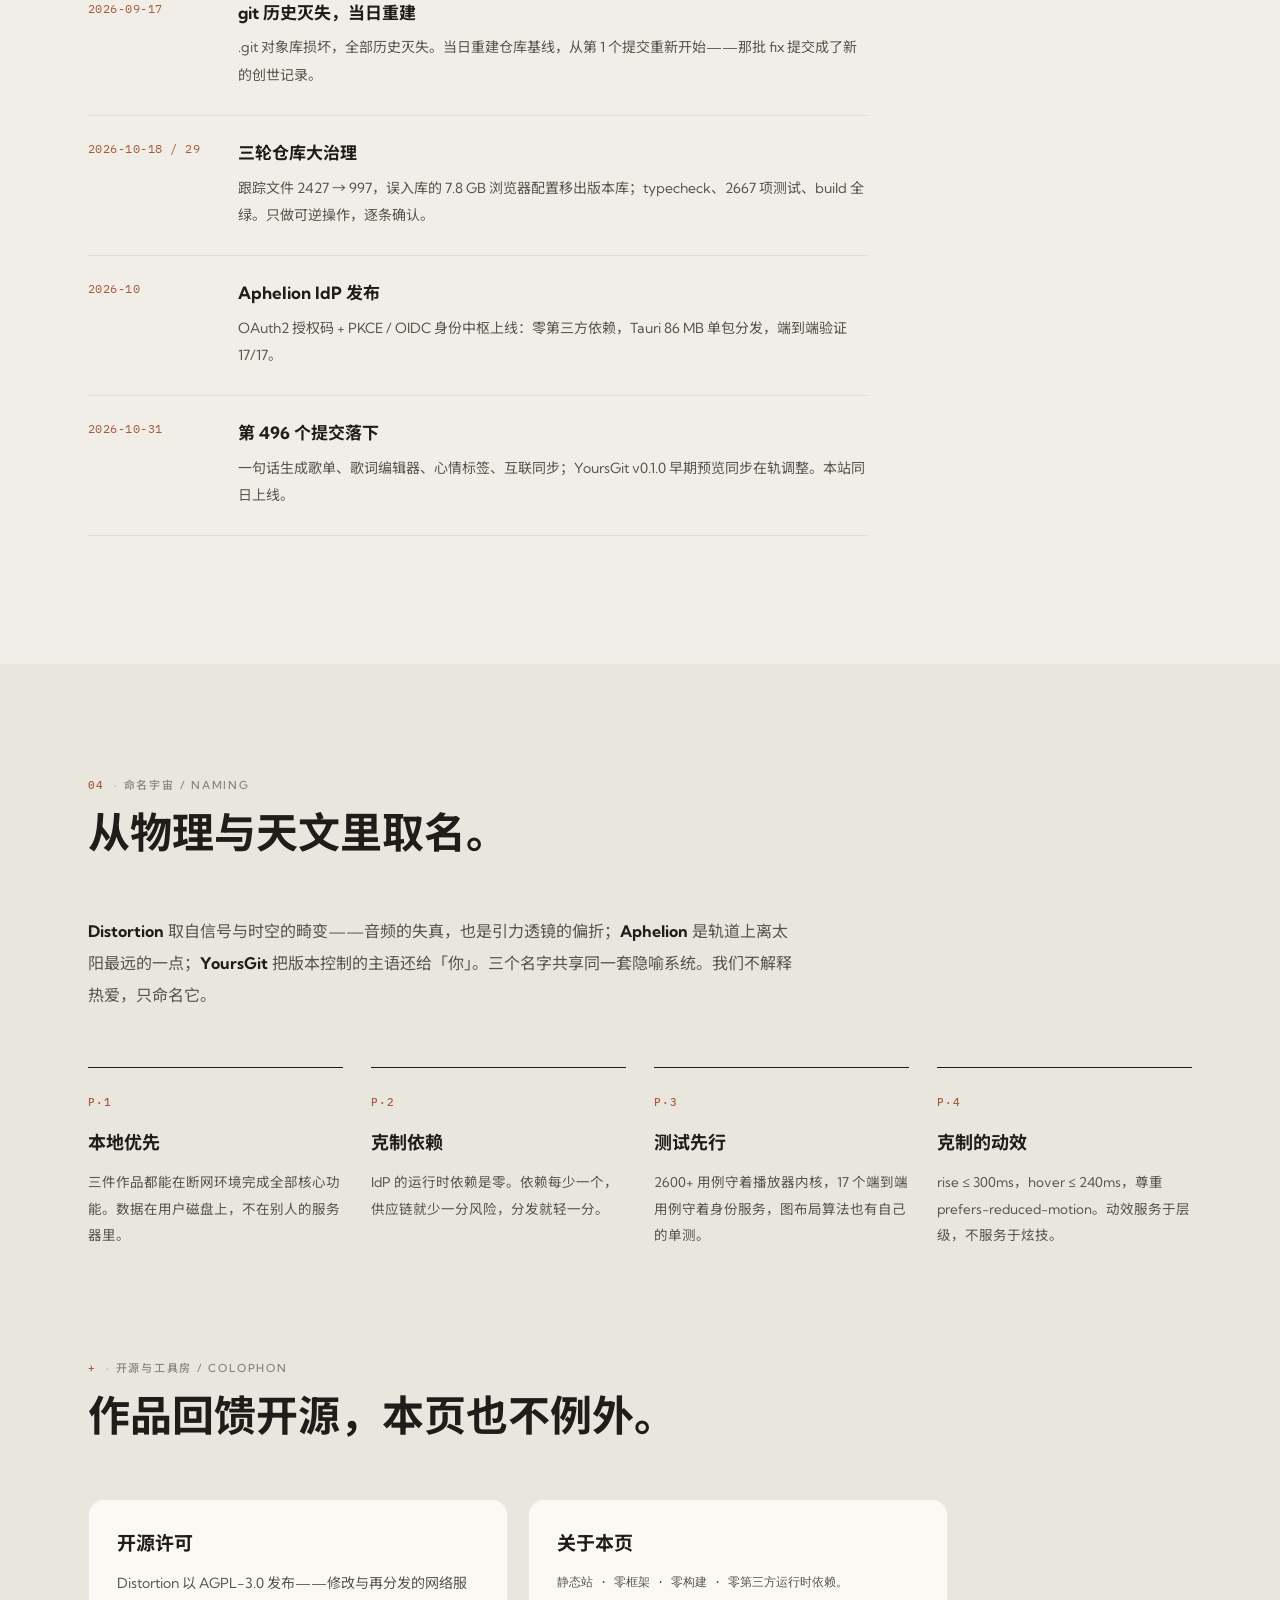
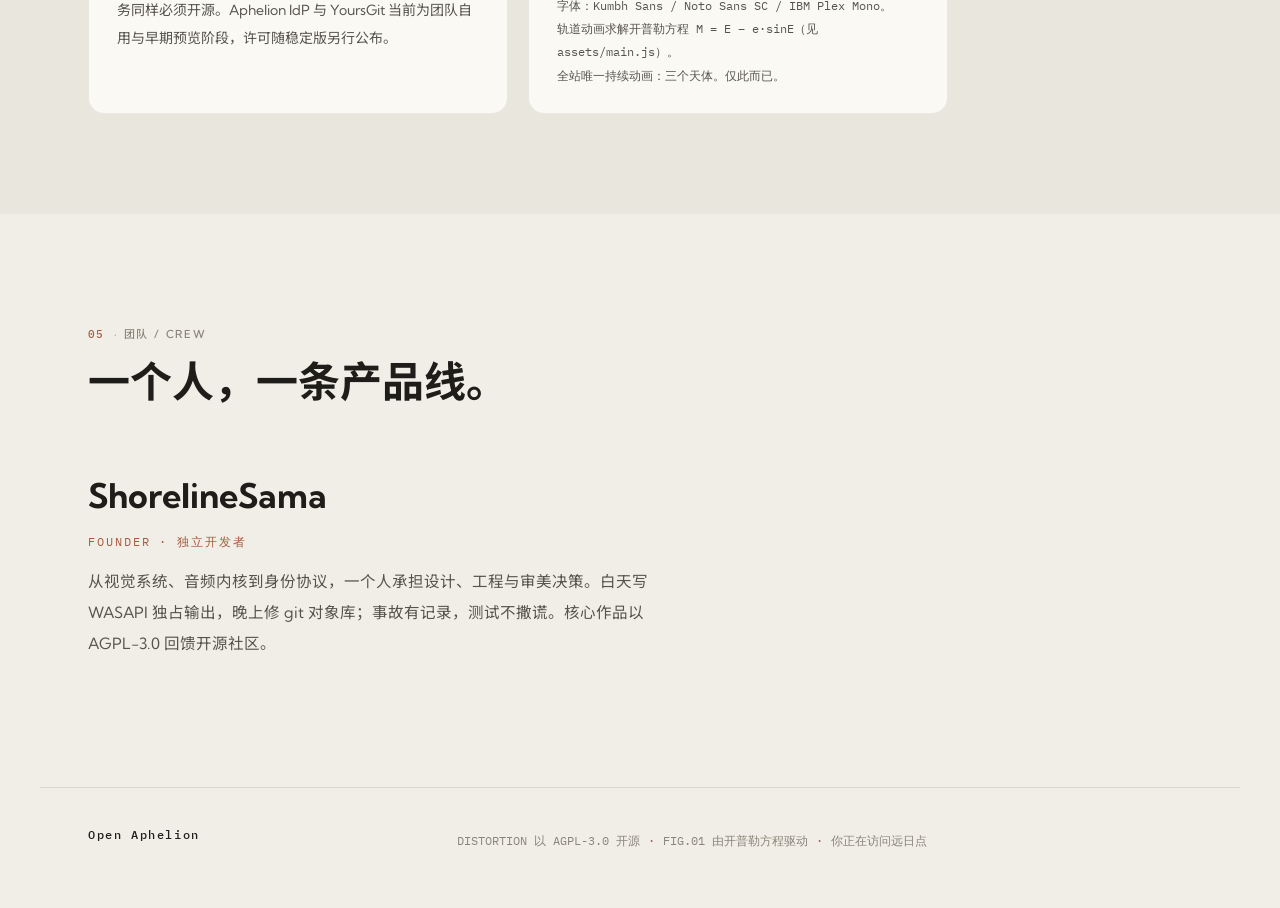
==== commit 55b6f754: "Revert "Add motion graphics kit: stagger reveals, clip titles, counters, marquee" This reverts commi" ====
--- a/index.html
+++ b/index.html
@@ -134,16 +134,16 @@
       </div>
 
       <ul class="hero-stats reveal">
-        <li><b data-count="3" data-pad="2">03</b><span data-zh="在轨作品" data-en="Works in orbit">在轨作品</span></li>
-        <li><b data-count="2600" data-suffix="+">2600+</b><span data-zh="自动化测试用例" data-en="Automated tests">自动化测试用例</span></li>
-        <li><b data-count="0">0</b><span data-zh="IdP 第三方运行时依赖" data-en="Third-party deps in IdP">IdP 第三方运行时依赖</span></li>
-        <li><b data-count="496">496</b><span data-zh="Distortion 提交并持续增长" data-en="Distortion commits and counting">Distortion 提交并持续增长</span></li>
+        <li><b>03</b><span data-zh="在轨作品" data-en="Works in orbit">在轨作品</span></li>
+        <li><b>2600+</b><span data-zh="自动化测试用例" data-en="Automated tests">自动化测试用例</span></li>
+        <li><b>0</b><span data-zh="IdP 第三方运行时依赖" data-en="Third-party deps in IdP">IdP 第三方运行时依赖</span></li>
+        <li><b>496</b><span data-zh="Distortion 提交并持续增长" data-en="Distortion commits and counting">Distortion 提交并持续增长</span></li>
       </ul>
     </section>
 
     <!-- ======================= 宣言 ======================= -->
     <section class="manifesto">
-      <h2 class="rv-clip" data-zh-html="软件应当跑在<em>离你最近的地方</em>——数据在磁盘上，测试在仓库里，依赖能少一个就少一个。" data-en-html="Software should run <em>closest to you</em> — data on your disk, tests in the repo, one dependency less wherever possible.">软件应当跑在<em>离你最近的地方</em>——数据在磁盘上，测试在仓库里，依赖能少一个就少一个。</h2>
+      <h2 class="reveal" data-zh-html="软件应当跑在<em>离你最近的地方</em>——数据在磁盘上，测试在仓库里，依赖能少一个就少一个。" data-en-html="Software should run <em>closest to you</em> — data on your disk, tests in the repo, one dependency less wherever possible.">软件应当跑在<em>离你最近的地方</em>——数据在磁盘上，测试在仓库里，依赖能少一个就少一个。</h2>
       <p class="reveal d1" data-zh="Open Aphelion 是 ShorelineSama 的独立软件工作室。没有投资人，没有路线图会议，只有一个人和三条轨道：把播放器、身份协议与版本控制工具，一件一件送上它们各自的最远点。每一步都有测试守着，每一次事故都有记录。" data-en="Open Aphelion is the independent software studio of ShorelineSama. No investors, no roadmap meetings — one person and three orbits: sending a player, an identity protocol and a version-control tool to their farthest points, one by one. Every step is guarded by tests, every incident is on record.">Open Aphelion 是 ShorelineSama 的独立软件工作室。没有投资人，没有路线图会议，只有一个人和三条轨道：把播放器、身份协议与版本控制工具，一件一件送上它们各自的最远点。每一步都有测试守着，每一次事故都有记录。</p>
     </section>
 
@@ -151,13 +151,13 @@
     <section class="sec" id="works">
       <header class="sec-head reveal">
         <p class="eyebrow"><em>01</em>· <span data-zh="在轨作品 / WORKS" data-en="Works in orbit / WORKS">在轨作品 / WORKS</span></p>
-        <h2 class="rv-clip" data-zh="三件作品，三条轨道。" data-en="Three works, three orbits.">三件作品，三条轨道。</h2>
+        <h2 data-zh="三件作品，三条轨道。" data-en="Three works, three orbits.">三件作品，三条轨道。</h2>
         <p class="sec-sub" data-zh="全部本地优先：数据在用户磁盘上，不在别人的服务器里。以下每一项都从源码与文档核实。" data-en="Local-first, all of them: data lives on the user's disk, not on someone else's server. Every claim below is verified against source and docs.">全部本地优先：数据在用户磁盘上，不在别人的服务器里。以下每一项都从源码与文档核实。</p>
       </header>
 
-      <div class="cards rv-stagger">
-
-        <article class="card" id="card-distortion">
+      <div class="cards">
+
+        <article class="card reveal" id="card-distortion">
           <div class="card-top">
             <span class="card-no">01</span>
             <span class="chip">v1.0 · STABLE</span>
@@ -173,7 +173,7 @@
           <a class="card-link" href="distortion.html" data-zh="打开完整详情页 →" data-en="Open full page →">打开完整详情页 →</a>
         </article>
 
-        <article class="card" id="card-idp">
+        <article class="card reveal d1" id="card-idp">
           <div class="card-top">
             <span class="card-no">02</span>
             <span class="chip">v1 · SELF-HOSTED</span>
@@ -189,7 +189,7 @@
           <a class="card-link" href="idp.html" data-zh="打开完整详情页 →" data-en="Open full page →">打开完整详情页 →</a>
         </article>
 
-        <article class="card" id="card-yoursgit">
+        <article class="card reveal d2" id="card-yoursgit">
           <div class="card-top">
             <span class="card-no">03</span>
             <span class="chip">v0.1.0 · EARLY PREVIEW</span>
@@ -212,18 +212,18 @@
     <section class="sec night" id="detail">
       <header class="sec-head reveal">
         <p class="eyebrow"><em>02</em>· <span data-zh="夜航图 / NIGHT CHART" data-en="Night chart / NIGHT CHART">夜航图 / NIGHT CHART</span></p>
-        <h2 class="rv-clip" data-zh="作品的详细轨道参数。" data-en="Detailed orbital parameters.">作品的详细轨道参数。</h2>
+        <h2 data-zh="作品的详细轨道参数。" data-en="Detailed orbital parameters.">作品的详细轨道参数。</h2>
         <p class="sec-sub" data-zh="从源码、文档与测试日志里核对过的每一项，此处不写做不到的事。完整详情见各作品页。" data-en="Every item verified against source, docs and test logs — nothing promised that isn't built. Full pages per work.">从源码、文档与测试日志里核对过的每一项，此处不写做不到的事。完整详情见各作品页。</p>
       </header>
 
       <!-- Distortion -->
-      <article class="panel rv-clip" id="detail-distortion">
+      <article class="panel reveal" id="detail-distortion">
         <div class="panel-head">
           <span class="panel-no">01</span>
           <h3>Distortion <span data-zh="失真 · Aurorether Music NEXT" data-en="distortion · Aurorether Music NEXT">失真 · Aurorether Music NEXT</span></h3>
           <a class="panel-flag" href="distortion.html" data-zh="详情页 →" data-en="Full page →">详情页 →</a>
         </div>
-        <div class="panel-grid rv-stagger">
+        <div class="panel-grid">
           <div class="pgroup">
             <h4 data-zh="音频内核" data-en="Audio kernel">音频内核</h4>
             <ul>
@@ -269,13 +269,13 @@
       </article>
 
       <!-- Aphelion IdP -->
-      <article class="panel rv-clip" id="detail-idp">
+      <article class="panel reveal" id="detail-idp">
         <div class="panel-head">
           <span class="panel-no">02</span>
           <h3>Aphelion IdP <span data-zh="统一身份认证平台" data-en="Unified identity provider">统一身份认证平台</span></h3>
           <a class="panel-flag" href="idp.html" data-zh="详情页 →" data-en="Full page →">详情页 →</a>
         </div>
-        <div class="panel-grid two rv-stagger">
+        <div class="panel-grid two">
           <div class="pgroup">
             <h4 data-zh="标准端点" data-en="Standard endpoints">标准端点</h4>
             <ul class="mono-list">
@@ -320,13 +320,13 @@
       </article>
 
       <!-- YoursGit -->
-      <article class="panel rv-clip" id="detail-yoursgit">
+      <article class="panel reveal" id="detail-yoursgit">
         <div class="panel-head">
           <span class="panel-no">03</span>
           <h3>YoursGit <span data-zh="提交星图 · 本地 Git 可视化" data-en="Commit chart · local Git visualization">提交星图 · 本地 Git 可视化</span></h3>
           <a class="panel-flag" href="yoursgit.html" data-zh="详情页 →" data-en="Full page →">详情页 →</a>
         </div>
-        <div class="panel-grid two rv-stagger">
+        <div class="panel-grid two">
           <div class="pgroup">
             <h4 data-zh="面板" data-en="Panels">面板</h4>
             <ul>
@@ -353,46 +353,46 @@
     <section class="sec" id="log">
       <header class="sec-head reveal">
         <p class="eyebrow"><em>03</em>· <span data-zh="轨道日志 / ORBIT LOG" data-en="Orbit log / ORBIT LOG">轨道日志 / ORBIT LOG</span></p>
-        <h2 class="rv-clip" data-zh="在轨记录，含事故。" data-en="Orbit records, incidents included.">在轨记录，含事故。</h2>
+        <h2 data-zh="在轨记录，含事故。" data-en="Orbit records, incidents included.">在轨记录，含事故。</h2>
         <p class="sec-sub" data-zh="独立软件的真实轨迹：有里程碑，也有 git 对象库损坏这种事。全部日期取自仓库与文档。" data-en="The honest trajectory of indie software: milestones, and corrupted git object stores too. All dates from repos and docs.">独立软件的真实轨迹：有里程碑，也有 git 对象库损坏这种事。全部日期取自仓库与文档。</p>
       </header>
       <ol class="log">
-        <li class="rv-left">
+        <li class="reveal">
           <span class="log-time">2026 · <span data-zh="秋" data-en="Autumn">秋</span></span>
           <div class="log-body">
             <b data-zh="Distortion 立项" data-en="Distortion begins">Distortion 立项</b>
             <p data-zh="本地 Hi-Fi 无损播放器开始发育。早期提交历史后来灭失，确切起点成了谜——我们不编造它。" data-en="The local Hi-Fi lossless player starts growing. Its early commit history was later lost — the exact beginning is a mystery, and we won't invent one.">本地 Hi-Fi 无损播放器开始发育。早期提交历史后来灭失，确切起点成了谜——我们不编造它。</p>
           </div>
         </li>
-        <li class="rv-left">
+        <li class="reveal">
           <span class="log-time">2026-09-05</span>
           <div class="log-body">
             <b data-zh="520 项功能共识清单落盘" data-en="A 520-item feature list lands">520 项功能共识清单落盘</b>
             <p data-zh="grilling 式设计拷问的产物：《Distortion 功能脑暴清单（520 项）》F001–F520，成为全页面重写与 Three.js 沉浸化改造的功能池。" data-en="Product of grilling-style design interrogation: the 520-item Distortion feature brainstorm (F001–F520), now the feature pool for the full rewrite and Three.js immersion.">grilling 式设计拷问的产物：《Distortion 功能脑暴清单（520 项）》F001–F520，成为全页面重写与 Three.js 沉浸化改造的功能池。</p>
           </div>
         </li>
-        <li class="rv-left">
+        <li class="reveal">
           <span class="log-time">2026-09-17</span>
           <div class="log-body">
             <b data-zh="git 历史灭失，当日重建" data-en="Git history lost, rebuilt same day">git 历史灭失，当日重建</b>
             <p data-zh=".git 对象库损坏，全部历史灭失。当日重建仓库基线，从第 1 个提交重新开始——那批 fix 提交成了新的创世记录。" data-en="The .git object store corrupted and all history was lost. The repo baseline was rebuilt the same day, starting again from commit #1 — those fixes became the new genesis record.">.git 对象库损坏，全部历史灭失。当日重建仓库基线，从第 1 个提交重新开始——那批 fix 提交成了新的创世记录。</p>
           </div>
         </li>
-        <li class="rv-left">
+        <li class="reveal">
           <span class="log-time">2026-10-18 / 29</span>
           <div class="log-body">
             <b data-zh="三轮仓库大治理" data-en="Three rounds of repo hygiene">三轮仓库大治理</b>
             <p data-zh="跟踪文件 2427 → 997，误入库的 7.8 GB 浏览器配置移出版本库；typecheck、2667 项测试、build 全绿。只做可逆操作，逐条确认。" data-en="Tracked files 2427 → 997; 7.8 GB of mistakenly committed browser profiles moved out. Typecheck, 2667 tests and build all green. Reversible operations only, confirmed item by item.">跟踪文件 2427 → 997，误入库的 7.8 GB 浏览器配置移出版本库；typecheck、2667 项测试、build 全绿。只做可逆操作，逐条确认。</p>
           </div>
         </li>
-        <li class="rv-left">
+        <li class="reveal">
           <span class="log-time">2026-10</span>
           <div class="log-body">
             <b data-zh="Aphelion IdP 发布" data-en="Aphelion IdP ships">Aphelion IdP 发布</b>
             <p data-zh="OAuth2 授权码 + PKCE / OIDC 身份中枢上线：零第三方依赖，Tauri 86 MB 单包分发，端到端验证 17/17。" data-en="The OAuth2 authorization-code + PKCE / OIDC identity hub goes live: zero third-party dependencies, 86 MB Tauri single package, end-to-end verification 17/17.">OAuth2 授权码 + PKCE / OIDC 身份中枢上线：零第三方依赖，Tauri 86 MB 单包分发，端到端验证 17/17。</p>
           </div>
         </li>
-        <li class="rv-left">
+        <li class="reveal">
           <span class="log-time">2026-10-31</span>
           <div class="log-body">
             <b data-zh="第 496 个提交落下" data-en="Commit #496 lands">第 496 个提交落下</b>
@@ -407,27 +407,27 @@
       <section class="sec" id="philosophy">
         <header class="sec-head reveal">
           <p class="eyebrow"><em>04</em>· <span data-zh="命名宇宙 / NAMING" data-en="Naming / NAMING">命名宇宙 / NAMING</span></p>
-          <h2 class="rv-clip" data-zh="从物理与天文里取名。" data-en="Names from physics and astronomy.">从物理与天文里取名。</h2>
+          <h2 data-zh="从物理与天文里取名。" data-en="Names from physics and astronomy.">从物理与天文里取名。</h2>
         </header>
         <p class="prose reveal" data-zh-html="<strong>Distortion</strong> 取自信号与时空的畸变——音频的失真，也是引力透镜的偏折；<strong>Aphelion</strong> 是轨道上离太阳最远的一点；<strong>YoursGit</strong> 把版本控制的主语还给「你」。三个名字共享同一套隐喻系统。我们不解释热爱，只命名它。" data-en-html="<strong>Distortion</strong> comes from the warping of signals and spacetime — audio clipping, and the bending of light by a gravitational lens. <strong>Aphelion</strong> is the farthest point of an orbit from the sun. <strong>YoursGit</strong> hands the subject of version control back to <i>you</i>. Three names, one metaphor system. We don't explain the love; we just name it."><strong>Distortion</strong> 取自信号与时空的畸变——音频的失真，也是引力透镜的偏折；<strong>Aphelion</strong> 是轨道上离太阳最远的一点；<strong>YoursGit</strong> 把版本控制的主语还给「你」。三个名字共享同一套隐喻系统。我们不解释热爱，只命名它。</p>
 
-        <div class="principles rv-stagger">
-          <div class="principle">
+        <div class="principles">
+          <div class="principle reveal">
             <span class="p-no">P·1</span>
             <h3 data-zh="本地优先" data-en="Local first">本地优先</h3>
             <p data-zh="三件作品都能在断网环境完成全部核心功能。数据在用户磁盘上，不在别人的服务器里。" data-en="All three works complete their core functions offline. Data lives on the user's disk, not on someone else's server.">三件作品都能在断网环境完成全部核心功能。数据在用户磁盘上，不在别人的服务器里。</p>
           </div>
-          <div class="principle">
+          <div class="principle reveal d1">
             <span class="p-no">P·2</span>
             <h3 data-zh="克制依赖" data-en="Minimal deps">克制依赖</h3>
             <p data-zh="IdP 的运行时依赖是零。依赖每少一个，供应链就少一分风险，分发就轻一分。" data-en="The IdP has zero runtime dependencies. Every dependency removed is one less supply-chain risk and a lighter ship.">IdP 的运行时依赖是零。依赖每少一个，供应链就少一分风险，分发就轻一分。</p>
           </div>
-          <div class="principle">
+          <div class="principle reveal d2">
             <span class="p-no">P·3</span>
             <h3 data-zh="测试先行" data-en="Test first">测试先行</h3>
             <p data-zh="2600+ 用例守着播放器内核，17 个端到端用例守着身份服务，图布局算法也有自己的单测。" data-en="2600+ cases guard the player kernel, 17 end-to-end cases guard the identity service, and the graph layout has its own unit tests.">2600+ 用例守着播放器内核，17 个端到端用例守着身份服务，图布局算法也有自己的单测。</p>
           </div>
-          <div class="principle">
+          <div class="principle reveal d3">
             <span class="p-no">P·4</span>
             <h3 data-zh="克制的动效" data-en="Restrained motion">克制的动效</h3>
             <p data-zh="rise ≤ 300ms，hover ≤ 240ms，尊重 prefers-reduced-motion。动效服务于层级，不服务于炫技。" data-en="rise ≤ 300ms, hover ≤ 240ms, prefers-reduced-motion respected. Motion serves hierarchy, not showing off.">rise ≤ 300ms，hover ≤ 240ms，尊重 prefers-reduced-motion。动效服务于层级，不服务于炫技。</p>
@@ -439,14 +439,14 @@
       <section class="sec" id="open">
         <header class="sec-head reveal">
           <p class="eyebrow"><em>+</em>· <span data-zh="开源与工具房 / COLOPHON" data-en="Open source & colophon">开源与工具房 / COLOPHON</span></p>
-          <h2 class="rv-clip" data-zh="作品回馈开源，本页也不例外。" data-en="Works give back to open source — so does this page.">作品回馈开源，本页也不例外。</h2>
+          <h2 data-zh="作品回馈开源，本页也不例外。" data-en="Works give back to open source — so does this page.">作品回馈开源，本页也不例外。</h2>
         </header>
-        <div class="openbox rv-stagger">
-          <div class="open-cell">
+        <div class="openbox">
+          <div class="open-cell reveal">
             <h3 data-zh="开源许可" data-en="Licensing">开源许可</h3>
             <p data-zh="Distortion 以 AGPL-3.0 发布——修改与再分发的网络服务同样必须开源。Aphelion IdP 与 YoursGit 当前为团队自用与早期预览阶段，许可随稳定版另行公布。" data-en="Distortion is released under AGPL-3.0 — network services from modified versions must open-source alike. Aphelion IdP and YoursGit are in team-use and early-preview stages; licenses will be announced with stable releases.">Distortion 以 AGPL-3.0 发布——修改与再分发的网络服务同样必须开源。Aphelion IdP 与 YoursGit 当前为团队自用与早期预览阶段，许可随稳定版另行公布。</p>
           </div>
-          <div class="open-cell">
+          <div class="open-cell reveal d1">
             <h3 data-zh="关于本页" data-en="About this page">关于本页</h3>
             <p class="mono" data-zh-html="静态站 · 零框架 · 零构建 · 零第三方运行时依赖。<br>字体：Kumbh Sans / Noto Sans SC / IBM Plex Mono。<br>轨道动画求解开普勒方程 M = E − e·sinE（见 assets/main.js）。<br>全站唯一持续动画：三个天体。仅此而已。" data-en-html="Static site · zero frameworks · zero build · zero third-party runtime.<br>Type: Kumbh Sans / Noto Sans SC / IBM Plex Mono.<br>The orbit demo solves Kepler's equation M = E − e·sinE (see assets/main.js).<br>The only continuous animation on this site: three bodies. That's it.">静态站 · 零框架 · 零构建 · 零第三方运行时依赖。<br>字体：Kumbh Sans / Noto Sans SC / IBM Plex Mono。<br>轨道动画求解开普勒方程 M = E − e·sinE（见 assets/main.js）。<br>全站唯一持续动画：三个天体。仅此而已。</p>
           </div>
@@ -458,7 +458,7 @@
     <section class="sec team" id="team">
       <header class="sec-head reveal">
         <p class="eyebrow"><em>05</em>· <span data-zh="团队 / CREW" data-en="Crew / CREW">团队 / CREW</span></p>
-        <h2 class="rv-clip" data-zh="一个人，一条产品线。" data-en="One person, one product line.">一个人，一条产品线。</h2>
+        <h2 data-zh="一个人，一条产品线。" data-en="One person, one product line.">一个人，一条产品线。</h2>
       </header>
       <div class="crew reveal">
         <p class="crew-name">ShorelineSama</p>
@@ -467,9 +467,6 @@
       </div>
     </section>
 
-<div class="marquee" aria-hidden="true">
-    <div class="marquee-track" data-zh-html='<span class="marquee-seq"><span>本地优先</span><i>·</i><span>零依赖</span><i>·</i><span>测试先行</span><i>·</i><span>克制动效</span><i>·</i><span>远日点</span><i>·</i><span>OPEN APHELION</span><i>·</i></span><span class="marquee-seq"><span>本地优先</span><i>·</i><span>零依赖</span><i>·</i><span>测试先行</span><i>·</i><span>克制动效</span><i>·</i><span>远日点</span><i>·</i><span>OPEN APHELION</span><i>·</i></span>' data-en-html='<span class="marquee-seq"><span>Local first</span><i>·</i><span>Minimal deps</span><i>·</i><span>Test first</span><i>·</i><span>Restrained motion</span><i>·</i><span>Aphelion</span><i>·</i><span>OPEN APHELION</span><i>·</i></span><span class="marquee-seq"><span>Local first</span><i>·</i><span>Minimal deps</span><i>·</i><span>Test first</span><i>·</i><span>Restrained motion</span><i>·</i><span>Aphelion</span><i>·</i><span>OPEN APHELION</span><i>·</i></span>'><span class="marquee-seq"><span>本地优先</span><i>·</i><span>零依赖</span><i>·</i><span>测试先行</span><i>·</i><span>克制动效</span><i>·</i><span>远日点</span><i>·</i><span>OPEN APHELION</span><i>·</i></span><span class="marquee-seq"><span>本地优先</span><i>·</i><span>零依赖</span><i>·</i><span>测试先行</span><i>·</i><span>克制动效</span><i>·</i><span>远日点</span><i>·</i><span>OPEN APHELION</span><i>·</i></span></div>
-  </div>
   </main>
 
   <!-- ======================= FOOTER ======================= -->
--- a/assets/style.css
+++ b/assets/style.css
@@ -73,82 +73,6 @@
 .d3 { transition-delay: .18s; }
 
 /* ==========================================================
-   MG 入场库（Motion Graphics kit，全 CSS + IO 触发）
-   ========================================================== */
-.rv {
-  opacity: 0;
-  transition:
-    opacity .65s cubic-bezier(.22, 1, .36, 1),
-    transform .65s cubic-bezier(.22, 1, .36, 1),
-    clip-path .75s cubic-bezier(.22, 1, .36, 1);
-}
-.rv-up  { transform: translateY(26px); }
-.rv-left { transform: translateX(-28px); }
-.rv-right { transform: translateX(28px); }
-.rv-scale { transform: scale(.965); }
-.rv.in { opacity: 1; transform: none; }
-
-/* clip 揭示：从左侧遮罩中长出 */
-.rv-clip {
-  opacity: 1;
-  clip-path: inset(0 100% 0 0);
-  transition: clip-path .8s cubic-bezier(.22, 1, .36, 1);
-}
-.rv-clip.in { clip-path: inset(0 0 0 0); }
-
-/* 容器接力：子元素依次入场 */
-.rv-stagger > * {
-  opacity: 0;
-  transform: translateY(22px);
-  transition:
-    opacity .55s cubic-bezier(.22, 1, .36, 1),
-    transform .55s cubic-bezier(.22, 1, .36, 1);
-}
-.rv-stagger.in > * { opacity: 1; transform: none; }
-
-/* 线生长 */
-.grow {
-  transform: scaleX(0);
-  transform-origin: left;
-  transition: transform .9s cubic-bezier(.22, 1, .36, 1) .15s;
-}
-.grow.in { transform: scaleX(1); }
-
-/* ---------- 页面进入转场 ---------- */
-body { animation: page-in .55s ease-out both; }
-@keyframes page-in { from { opacity: 0; } }
-
-/* ---------- MG 跑马灯 ---------- */
-.marquee {
-  overflow: hidden;
-  border-block: 1px solid var(--line);
-  margin-top: clamp(56px, 8vw, 100px);
-  padding: 18px 0;
-  user-select: none;
-}
-.marquee-track {
-  display: inline-flex;
-  white-space: nowrap;
-  animation: marquee 30s linear infinite;
-  will-change: transform;
-}
-.marquee:hover .marquee-track { animation-play-state: paused; }
-.marquee-seq { display: inline-flex; align-items: baseline; }
-.marquee-seq span {
-  font: 600 clamp(20px, 2.4vw, 30px)/1 var(--sans-en);
-  letter-spacing: .06em;
-  text-transform: uppercase;
-  color: var(--ink);
-  padding: 0 .55em;
-}
-.marquee-seq i {
-  font-style: normal;
-  color: var(--accent);
-  font-size: clamp(14px, 1.6vw, 20px);
-}
-@keyframes marquee { to { transform: translateX(-50%); } }
-
-/* ==========================================================
    顶栏 · Anthropic 式导航（照截图布局）
    链接组居左 · 字标绝对居中（全大写宽字距）· 右侧 EN + CTA
    ========================================================== */
@@ -972,13 +896,9 @@
    ========================================================== */
 @media (prefers-reduced-motion: reduce) {
   html { scroll-behavior: auto; }
-  body { animation: none; }
-  .reveal, .rv, .grow, .rv-clip { opacity: 1; transform: none; clip-path: none; transition: none; }
-  .rv-stagger > * { opacity: 1; transform: none; transition: none; }
-  .marquee-track { animation: none; }
+  .reveal { opacity: 1; transform: none; transition: none; }
   .card:hover { transform: none; }
   .btn-solid:hover, .btn-ghost:hover { transform: none; }
-  .star { animation: none; }
   #orbitSvg.intro .sun, #orbitSvg.intro .orbit, #orbitSvg.intro .body,
   #orbitSvg.intro .ap-mark, #orbitSvg.intro .ap-line, #orbitSvg.intro .ap-label,
   #orbitSvg.intro .ap-sub, #orbitSvg.intro .fig-corner, #orbitSvg.intro .stars { opacity: 1; }
